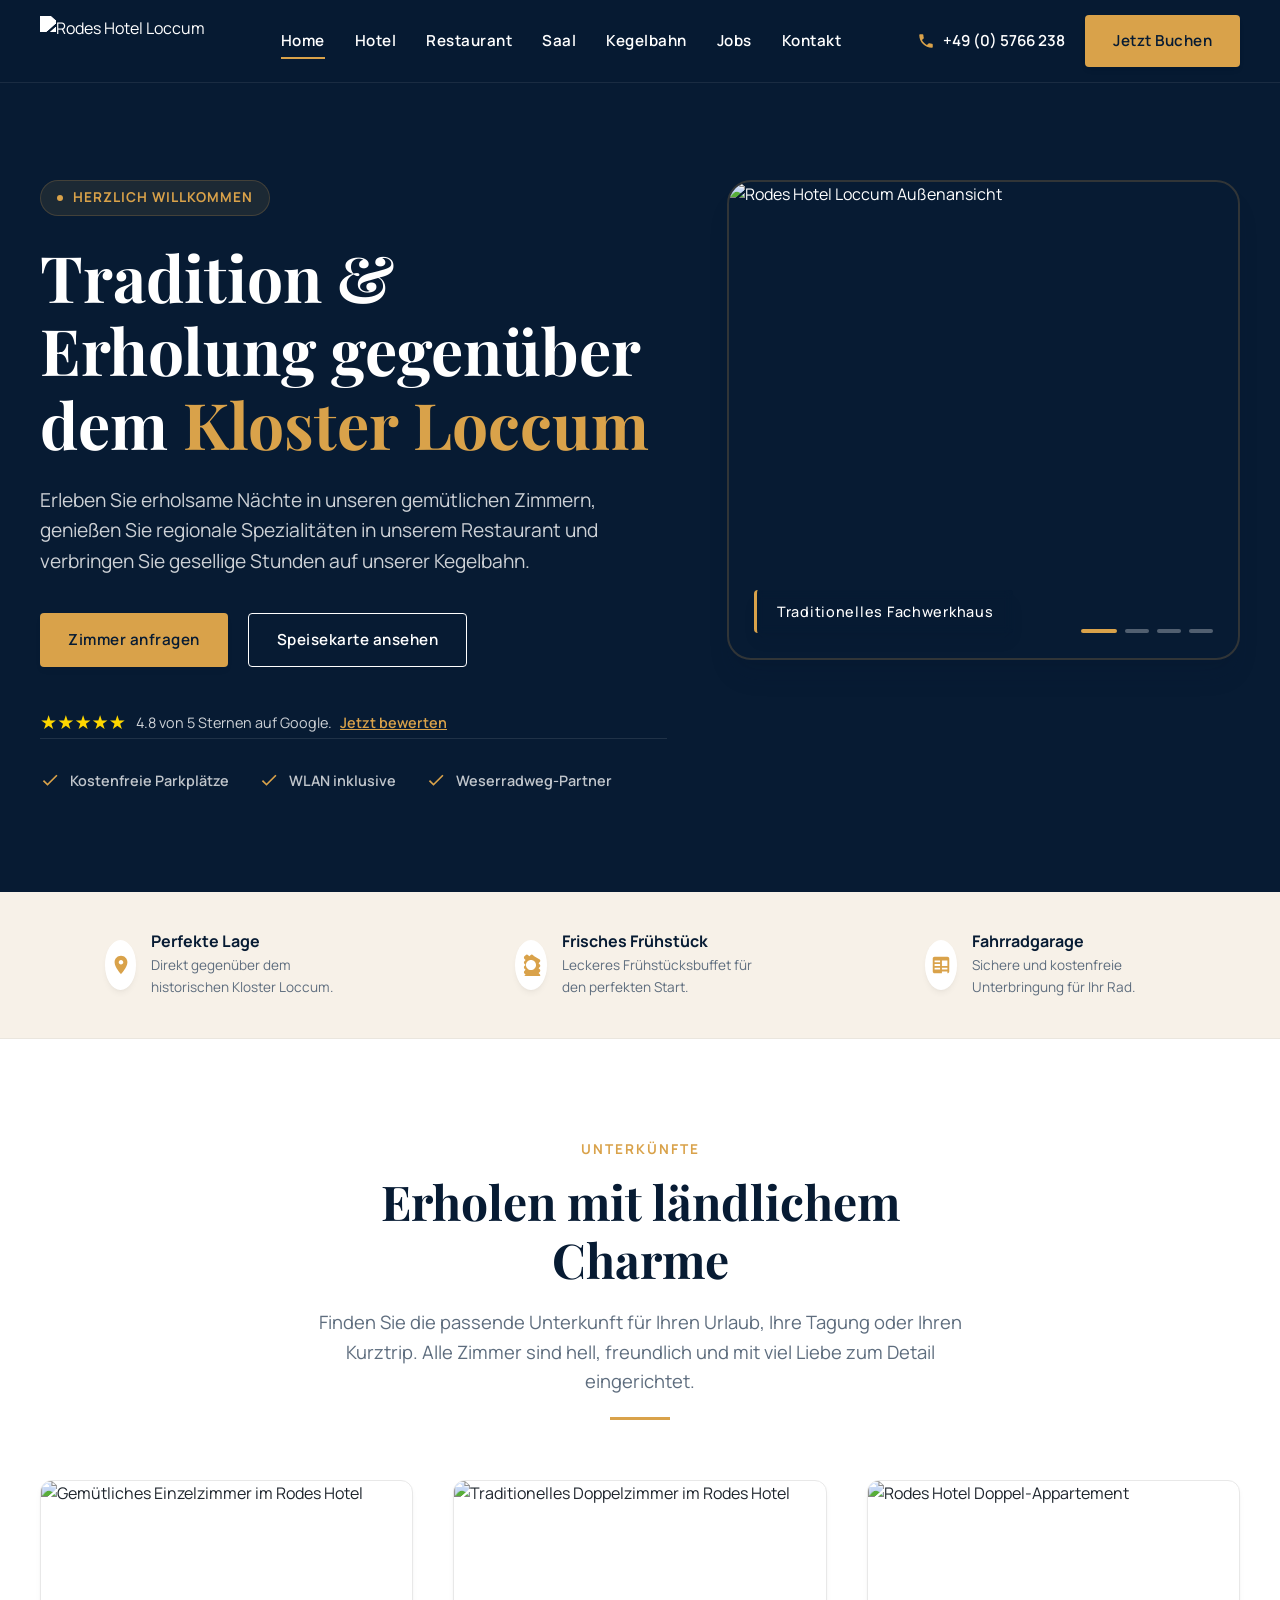
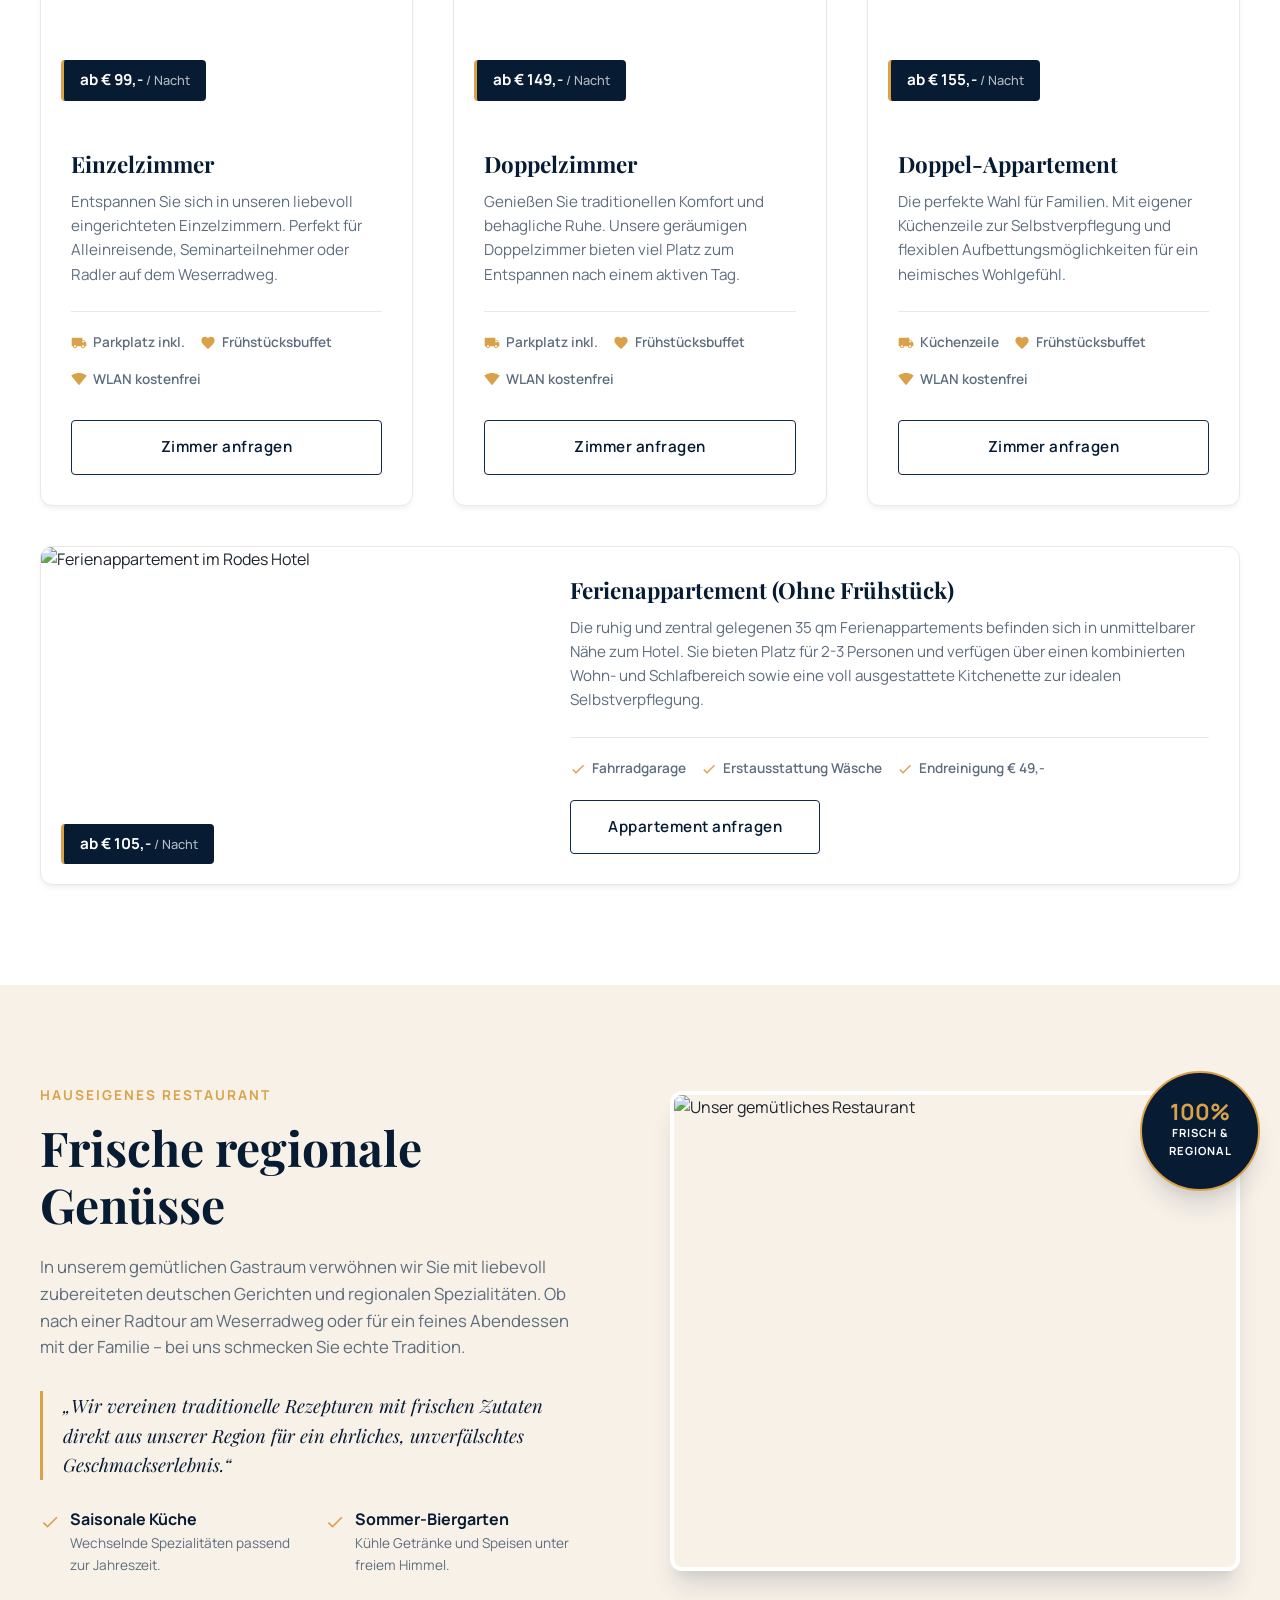
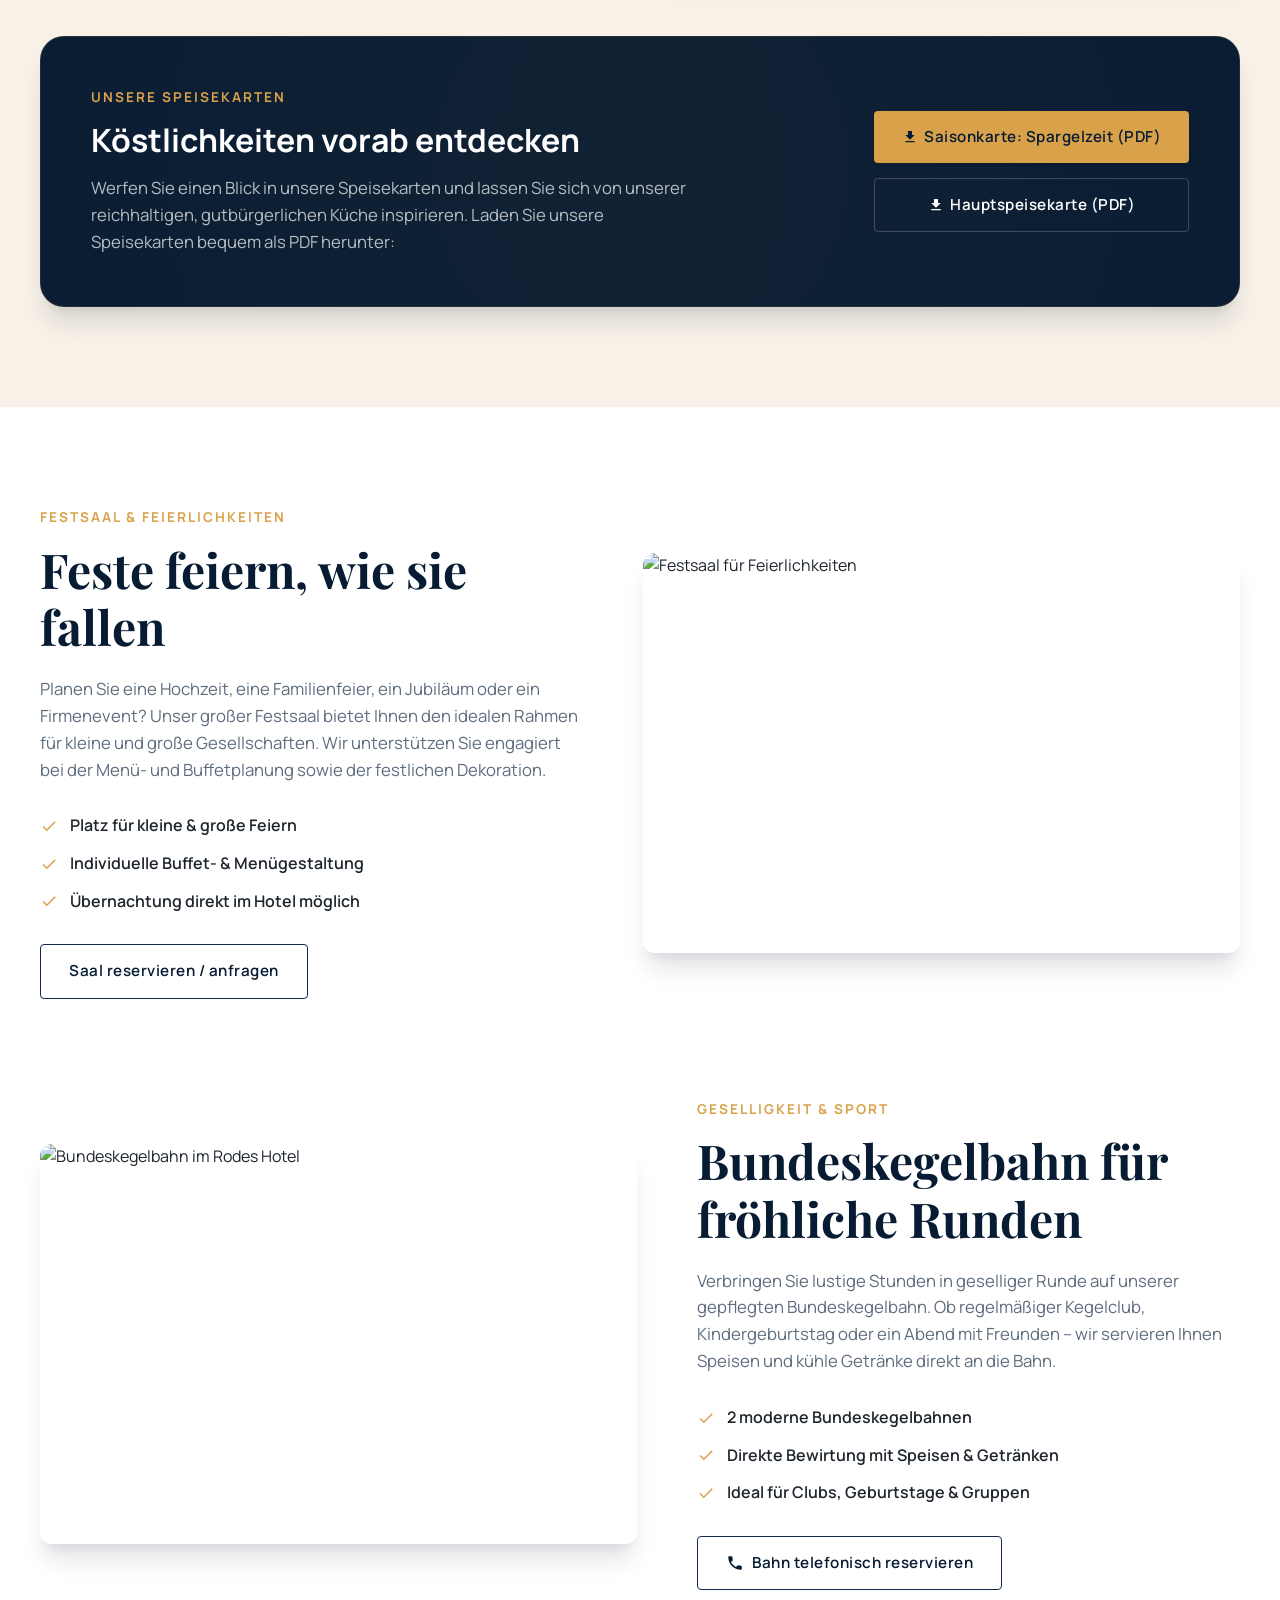
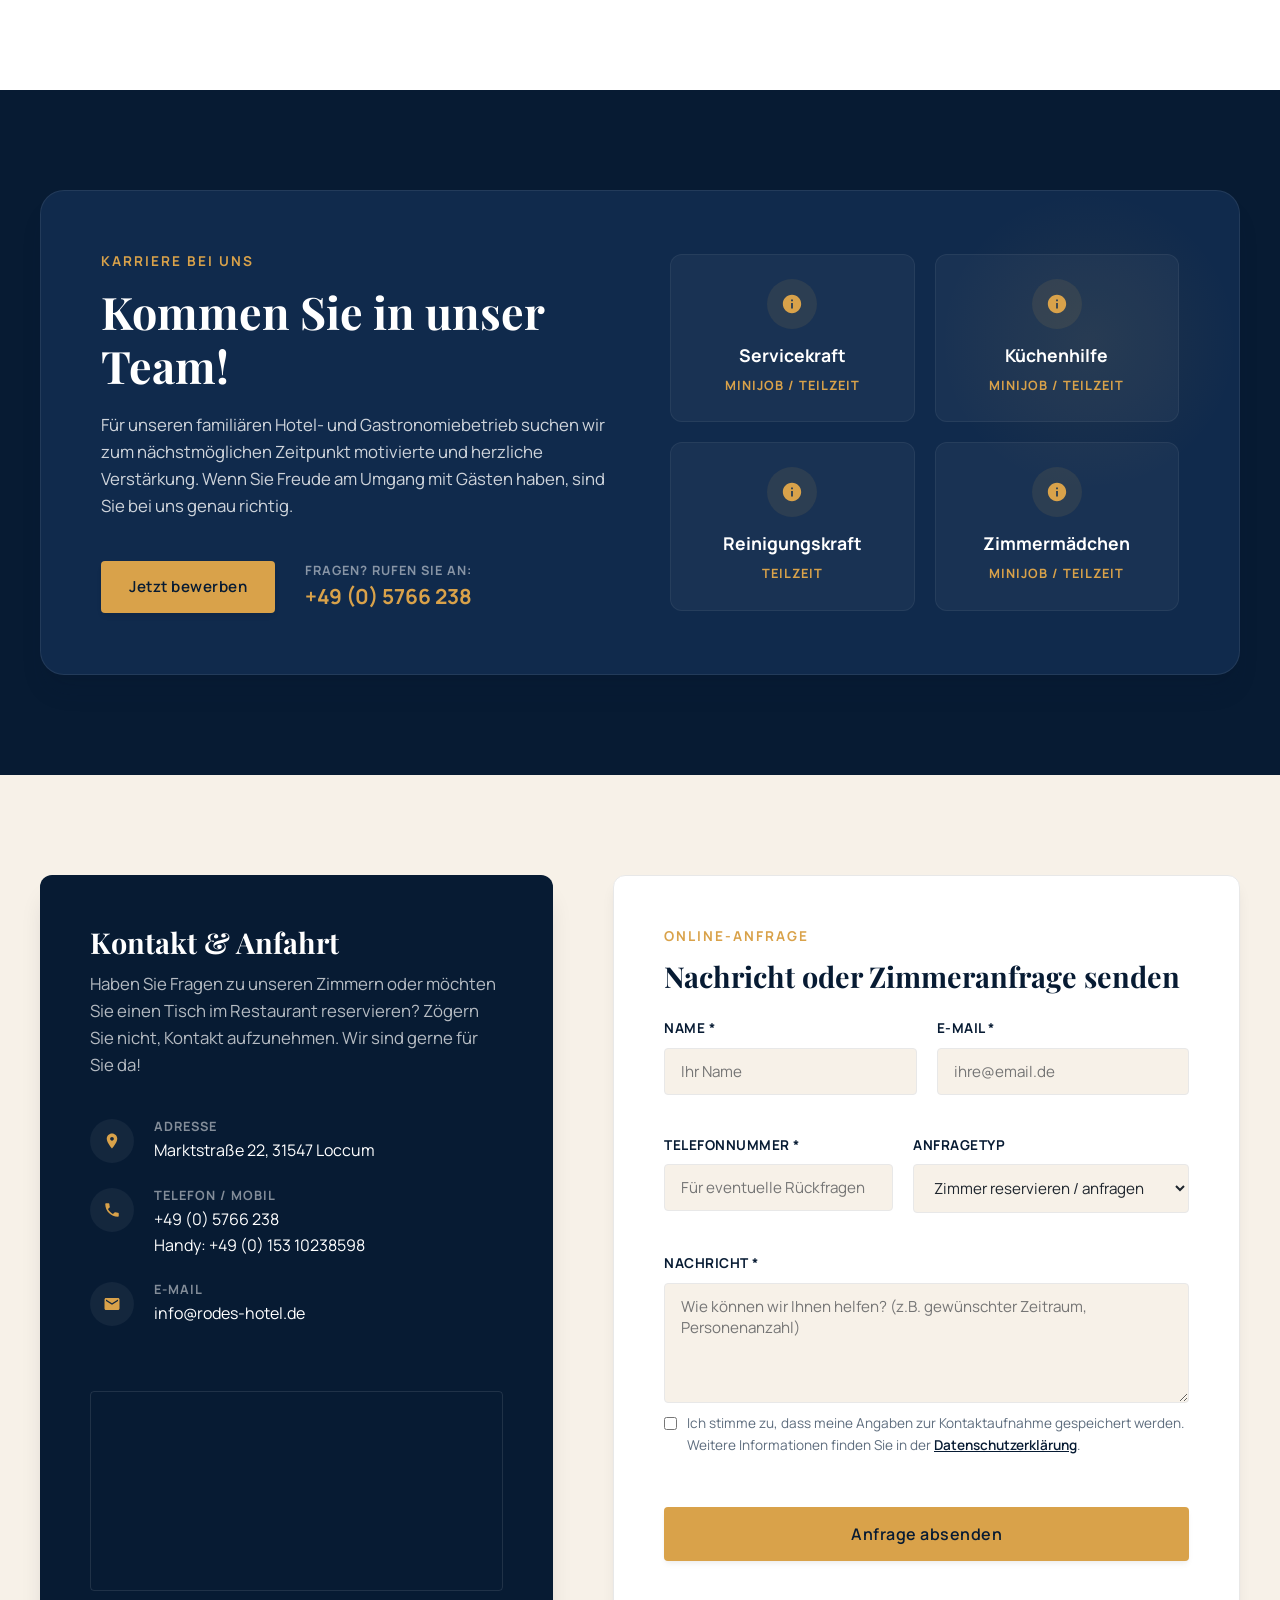
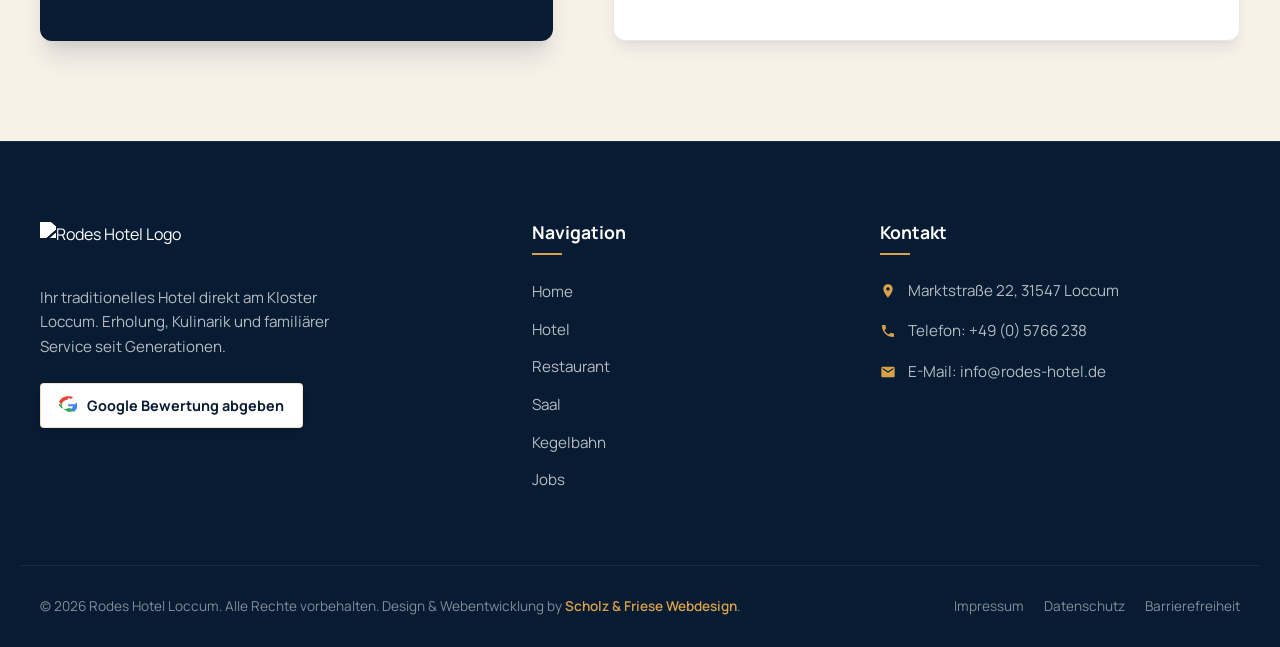
==== index.html @ be36b151 "Fix mobile header and title font-size overflows" ====
<!DOCTYPE html>
<html lang="de">
<head>
  <meta charset="UTF-8">
  <meta name="viewport" content="width=device-width, initial-scale=1.0">
  
  <!-- SEO Meta Tags -->
  <title>Rodes Hotel Loccum | Hotel, Restaurant, Saal & Kegelbahn</title>
  <meta name="description" content="Erleben Sie traditionelle Gastfreundschaft im Rodes Hotel in Loccum. Komfortable Zimmer directly opposite the historical Kloster Loccum, regional restaurant, festsaal, and bowling alley.">
  <meta name="keywords" content="Rodes Hotel, Loccum, Kloster Loccum, Restaurant Loccum, Saal mieten, Kegelbahn Loccum, Hotel Weserradweg, Steinhuder Meer Unterkunft">
  <meta name="author" content="Scholz & Friese Webdesign">
  <meta name="robots" content="index, follow">
  
  <!-- Open Graph / Social Media -->
  <meta property="og:title" content="Rodes Hotel Loccum | Hotel & Restaurant">
  <meta property="og:description" content="Gemütliche Zimmer, feine regionale Küche und herzliche Atmosphäre direkt gegenüber dem Kloster Loccum. Buchen Sie jetzt Ihren Aufenthalt!">
  <meta property="og:image" content="https://pub-b33108412309406a9a941ddc51e9a5b9.r2.dev/website-datein/Rodes-Hotel/rodes-mitarbeiter.jpg">
  <meta property="og:type" content="website">
  
  <!-- Favicon -->
  <link rel="icon" href="https://pub-b33108412309406a9a941ddc51e9a5b9.r2.dev/website-datein/Rodes-Hotel/cropped-Rodes-Hotel-Icon-32x32.jpg" sizes="32x32">
  <link rel="icon" href="https://pub-b33108412309406a9a941ddc51e9a5b9.r2.dev/website-datein/Rodes-Hotel/cropped-Rodes-Hotel-Icon-192x192.jpg" sizes="192x192">
  
  <!-- Google Fonts -->
  <link rel="preconnect" href="https://fonts.googleapis.com">
  <link rel="preconnect" href="https://fonts.gstatic.com" crossorigin>
  <link href="https://fonts.googleapis.com/css2?family=Manrope:wght@400;500;600;700;800&family=Playfair+Display:ital,wght@0,600;0,700;1,400&display=swap" rel="stylesheet">
  
  <!-- AOS Animation Library CSS -->
  <link href="https://cdn.jsdelivr.net/npm/aos@2.3.4/dist/aos.css" rel="stylesheet">
  
  <!-- Custom Stylesheet -->
  <link rel="stylesheet" href="style.css">
  
  <!-- Structured Data (Schema.org JSON-LD) -->
  <script type="application/ld+json">
  {
    "@context": "https://schema.org",
    "@type": "Hotel",
    "name": "Rodes Hotel",
    "image": "https://pub-b33108412309406a9a941ddc51e9a5b9.r2.dev/website-datein/Rodes-Hotel/rodes-mitarbeiter.jpg",
    "address": {
      "@type": "PostalAddress",
      "streetAddress": "Marktstraße 22",
      "addressLocality": "Loccum",
      "postalCode": "31547",
      "addressCountry": "DE"
    },
    "telephone": "+495766238",
    "email": "info@rodes-hotel.de",
    "priceRange": "$$",
    "amenityFeature": [
      {
        "@type": "LocationFeatureSpecification",
        "name": "Free Wi-Fi",
        "value": "true"
      },
      {
        "@type": "LocationFeatureSpecification",
        "name": "Free Parking",
        "value": "true"
      },
      {
        "@type": "LocationFeatureSpecification",
        "name": "Restaurant",
        "value": "true"
      }
    ]
  }
  </script>
  <script src="https://challenges.cloudflare.com/turnstile/v0/api.js" async defer></script>
  <script src="https://autumn-flower-76fa.friese-scholz.workers.dev/embed.js" data-tenant-id="rodes-hotel-loccum-e5d7ffa8" defer></script>
</head>
<body>

  <!-- ==========================================================================
       HEADER & NAVIGATION
       ========================================================================== */ -->
  <header class="main-header">
    <div class="container header-container">
      <a href="#" class="logo-link" aria-label="Rodes Hotel Startseite">
        <!-- Using original cropped logo uploaded to R2 -->
        <img src="https://pub-b33108412309406a9a941ddc51e9a5b9.r2.dev/website-datein/Rodes-Hotel/cropped-Rodes-Hotel-Logo1-e1583187152126.png" alt="Rodes Hotel Loccum" class="logo-img">
      </a>
      
      <nav class="main-nav">
        <ul class="nav-menu" id="navMenu">
          <li><a href="#" class="nav-link active">Home</a></li>
          <li><a href="#hotel" class="nav-link">Hotel</a></li>
          <li><a href="#restaurant" class="nav-link">Restaurant</a></li>
          <li><a href="#saal" class="nav-link">Saal</a></li>
          <li><a href="#kegelbahn" class="nav-link">Kegelbahn</a></li>
          <li><a href="#jobs" class="nav-link">Jobs</a></li>
          <li><a href="#kontakt" class="nav-link">Kontakt</a></li>
        </ul>
      </nav>
      
      <div class="header-actions">
        <a href="tel:+495766238" class="phone-action" aria-label="Rufen Sie uns an">
          <svg viewBox="0 0 24 24" xmlns="http://www.w3.org/2000/svg">
            <path d="M6.62 10.79c1.44 2.83 3.76 5.14 6.59 6.59l2.2-2.2c.27-.27.67-.36 1.02-.24 1.12.37 2.33.57 3.57.57.55 0 1 .45 1 1V20c0 .55-.45 1-1 1-9.39 0-17-7.61-17-17 0-.55.45-1 1-1h3.5c.55 0 1 .45 1 1 0 1.25.2 2.45.57 3.57.11.35.03.74-.25 1.02l-2.2 2.2z"/>
          </svg>
          <span class="phone-text">+49 (0) 5766 238</span>
        </a>
        <a href="#kontakt" class="btn btn-primary">Jetzt Buchen</a>
      </div>
      
      <button class="menu-toggle" id="menuToggle" aria-label="Menü öffnen/schließen" aria-expanded="false">
        <span></span>
        <span></span>
        <span></span>
      </button>
    </div>
  </header>

  <!-- ==========================================================================
       HERO SECTION
       ========================================================================== */ -->
  <section class="hero" id="hero">
    <div class="container hero-grid">
      <div class="hero-content" data-aos="fade-right">
        <div class="hero-eyebrow">Herzlich Willkommen</div>
        <h1 class="hero-title">Tradition &amp; Erholung gegenüber dem <span>Kloster Loccum</span></h1>
        <p class="hero-description">Erleben Sie erholsame Nächte in unseren gemütlichen Zimmern, genießen Sie regionale Spezialitäten in unserem Restaurant und verbringen Sie gesellige Stunden auf unserer Kegelbahn.</p>
        <div class="hero-actions">
          <a href="#kontakt" class="btn btn-primary">Zimmer anfragen</a>
          <a href="#restaurant" class="btn btn-secondary" style="color: var(--color-text-light); border-color: var(--color-text-light);">Speisekarte ansehen</a>
        </div>
        <div class="hero-review-badge" style="margin-top: 25px; display: flex; align-items: center; gap: 10px;">
          <span style="color: #FFD700; font-size: 1.2rem;">★★★★★</span>
          <span style="font-size: 0.9rem; color: rgba(255,255,255,0.8);">
            4.8 von 5 Sternen auf Google. 
            <a href="https://search.google.com/local/writereview?placeid=ChIJHUWzvmGEsEcRt2BkrkRNKOg" target="_blank" style="color: var(--color-accent); text-decoration: underline; font-weight: 600; margin-left: 5px;">Jetzt bewerten</a>
          </span>
        </div>
        <div class="hero-trust">
          <div class="trust-item">
            <svg viewBox="0 0 24 24" xmlns="http://www.w3.org/2000/svg">
              <path d="M9 16.17L4.83 12l-1.42 1.41L9 19 21 7l-1.41-1.41z"/>
            </svg>
            Kostenfreie Parkplätze
          </div>
          <div class="trust-item">
            <svg viewBox="0 0 24 24" xmlns="http://www.w3.org/2000/svg">
              <path d="M9 16.17L4.83 12l-1.42 1.41L9 19 21 7l-1.41-1.41z"/>
            </svg>
            WLAN inklusive
          </div>
          <div class="trust-item">
            <svg viewBox="0 0 24 24" xmlns="http://www.w3.org/2000/svg">
              <path d="M9 16.17L4.83 12l-1.42 1.41L9 19 21 7l-1.41-1.41z"/>
            </svg>
            Weserradweg-Partner
          </div>
        </div>
      </div>
      
      <div class="hero-media" data-aos="fade-left">
        <div class="hero-slider-container">
          <!-- Slide 1: Facade -->
          <div class="hero-slide active">
            <img src="https://pub-b33108412309406a9a941ddc51e9a5b9.r2.dev/website-datein/Rodes-Hotel/DSC04735-scaled-e1632475247967.jpg" alt="Rodes Hotel Loccum Außenansicht" class="slider-img">
            <div class="slide-caption">Traditionelles Fachwerkhaus</div>
          </div>
          <!-- Slide 2: Restaurant -->
          <div class="hero-slide">
            <img src="https://pub-b33108412309406a9a941ddc51e9a5b9.r2.dev/website-datein/Rodes-Hotel/rodes-restaurant-2.jpg" alt="Gemütliches Restaurant im Rodes Hotel" class="slider-img">
            <div class="slide-caption">Regionale Spezialitäten</div>
          </div>
          <!-- Slide 3: Team -->
          <div class="hero-slide">
            <img src="https://pub-b33108412309406a9a941ddc51e9a5b9.r2.dev/website-datein/Rodes-Hotel/rodes-mitarbeiter-1024x683.jpg" alt="Das Team des Rodes Hotels" class="slider-img">
            <div class="slide-caption">Herzliche Gastfreundschaft</div>
          </div>
          <!-- Slide 4: Apartment -->
          <div class="hero-slide">
            <img src="https://pub-b33108412309406a9a941ddc51e9a5b9.r2.dev/website-datein/Rodes-Hotel/Rodes-Hotel-Appartment-1.jpg" alt="Komfortables Zimmer im Rodes Hotel" class="slider-img">
            <div class="slide-caption">Gemütliche Hotelzimmer</div>
          </div>

          <!-- Slider Indicators -->
          <div class="slider-indicators">
            <span class="indicator active"></span>
            <span class="indicator"></span>
            <span class="indicator"></span>
            <span class="indicator"></span>
          </div>
        </div>
      </div>
    </div>
  </section>

  <!-- ==========================================================================
       TRUST / KEY HIGHLIGHTS BAR
       ========================================================================== */ -->
  <div class="trust-bar">
    <div class="container trust-bar-flex">
      <div class="trust-bar-item" data-aos="fade-up" data-aos-delay="100">
        <div class="trust-bar-icon">
          <svg viewBox="0 0 24 24" xmlns="http://www.w3.org/2000/svg">
            <path d="M12 2C8.13 2 5 5.13 5 9c0 5.25 7 13 7 13s7-7.75 7-13c0-3.87-3.13-7-7-7zm0 9.5c-1.38 0-2.5-1.12-2.5-2.5s1.12-2.5 2.5-2.5 2.5 1.12 2.5 2.5-1.12 2.5-2.5 2.5z"/>
          </svg>
        </div>
        <div class="trust-bar-text">
          <h4>Perfekte Lage</h4>
          <p>Direkt gegenüber dem historischen Kloster Loccum.</p>
        </div>
      </div>
      
      <div class="trust-bar-item" data-aos="fade-up" data-aos-delay="200">
        <div class="trust-bar-icon">
          <svg viewBox="0 0 24 24" xmlns="http://www.w3.org/2000/svg">
            <path d="M15.5 2.48L14.26 1.24c-.79-.79-2.05-.79-2.84 0l-1.24 1.24L8.94 1.24c-.79-.79-2.05-.79-2.84 0L4.86 2.48c-.79.79-.79 2.05 0 2.84l1.24 1.24L4.86 7.8c-.79.79-.79 2.05 0 2.84l1.24 1.24-1.24 1.24c-.79.79-.79 2.05 0 2.84l1.24 1.24-1.24 1.24c-.79.79-.79 2.05 0 2.84l1.24 1.24-1.24 1.24c-.79.79-.79 2.05 0 2.84l1.24 1.24v2.54c0 .55.45 1 1 1h2.54l1.24-1.24c.79.79 2.05.79 2.84 0l1.24 1.24 1.24-1.24c.79.79 2.05.79 2.84 0l1.24 1.24 1.24-1.24c.79-.79.79-2.05 0-2.84l-1.24-1.24 1.24-1.24c.79-.79.79-2.05 0-2.84l-1.24-1.24 1.24-1.24c.79-.79.79-2.05 0-2.84l-1.24-1.24 1.24-1.24c.79-.79.79-2.05 0-2.84l-1.24-1.24 1.24-1.24c.79-.79.79-2.05 0-2.84zm-3.5 15.02c-3.03 0-5.5-2.47-5.5-5.5s2.47-5.5 5.5-5.5 5.5 2.47 5.5 5.5-2.47 5.5-5.5 5.5z"/>
          </svg>
        </div>
        <div class="trust-bar-text">
          <h4>Frisches Frühstück</h4>
          <p>Leckeres Frühstücksbuffet für den perfekten Start.</p>
        </div>
      </div>
      
      <div class="trust-bar-item" data-aos="fade-up" data-aos-delay="300">
        <div class="trust-bar-icon">
          <svg viewBox="0 0 24 24" xmlns="http://www.w3.org/2000/svg">
            <path d="M19 3H5c-1.1 0-2 .9-2 2v14c0 1.1.9 2 2 2h14c1.1 0 2-.9 2-2V5c0-1.1-.9-2-2-2zm-8 14H5v-2h6v2zm0-4H5v-2h6v2zm0-4H5V7h6v2zm8 12h-6v-2h6v2zm0-4h-6v-2h6v2zm0-4h-6V7h6v2z"/>
          </svg>
        </div>
        <div class="trust-bar-text">
          <h4>Fahrradgarage</h4>
          <p>Sichere und kostenfreie Unterbringung für Ihr Rad.</p>
        </div>
      </div>
    </div>
  </div>

  <!-- ==========================================================================
       HOTEL ROOMS SECTION
       ========================================================================== */ -->
  <section class="rooms-section" id="hotel">
    <div class="container">
      <div class="section-header" data-aos="fade-up">
        <span class="section-eyebrow">Unterkünfte</span>
        <h2 class="section-title">Erholen mit ländlichem Charme</h2>
        <p class="section-subtitle">Finden Sie die passende Unterkunft für Ihren Urlaub, Ihre Tagung oder Ihren Kurztrip. Alle Zimmer sind hell, freundlich und mit viel Liebe zum Detail eingerichtet.</p>
        <div class="gold-divider"></div>
      </div>
      
      <div class="rooms-grid">
        <!-- Room 1: Einzelzimmer -->
        <div class="room-card" data-aos="fade-up" data-aos-delay="100">
          <div class="room-image-wrapper">
            <img src="https://pub-b33108412309406a9a941ddc51e9a5b9.r2.dev/website-datein/Rodes-Hotel/IMG_4675-1024x768.jpg" alt="Gemütliches Einzelzimmer im Rodes Hotel" class="room-image">
            <div class="room-price-tag">ab € 99,- <span>/ Nacht</span></div>
          </div>
          <div class="room-content">
            <h3 class="room-title">Einzelzimmer</h3>
            <p class="room-description">Entspannen Sie sich in unseren liebevoll eingerichteten Einzelzimmern. Perfekt für Alleinreisende, Seminarteilnehmer oder Radler auf dem Weserradweg.</p>
            
            <div class="room-amenities">
              <div class="amenity-item">
                <svg viewBox="0 0 24 24" xmlns="http://www.w3.org/2000/svg"><path d="M20 8h-3V4H3c-1.1 0-2 .9-2 2v11h2c0 1.66 1.34 3 3 3s3-1.34 3-3h6c0 1.66 1.34 3 3 3s3-1.34 3-3h2v-5l-3-4zM6 18.5c-.83 0-1.5-.67-1.5-1.5s.67-1.5 1.5-1.5 1.5.67 1.5 1.5-.67 1.5-1.5 1.5zm12 0c-.83 0-1.5-.67-1.5-1.5s.67-1.5 1.5-1.5 1.5.67 1.5 1.5-.67 1.5-1.5 1.5zm2-7.5h-3V9h3v2z"/></svg>
                Parkplatz inkl.
              </div>
              <div class="amenity-item">
                <svg viewBox="0 0 24 24" xmlns="http://www.w3.org/2000/svg"><path d="M12 21.05l-1.45-1.32C5.4 14.88 2 11.78 2 8.15 2 5.18 4.38 2.8 7.35 2.8c1.68 0 3.3.78 4.65 2.23 1.35-1.45 2.97-2.23 4.65-2.23 2.97 0 5.35 2.38 5.35 5.35 0 3.63-3.4 6.73-8.55 11.58L12 21.05z"/></svg>
                Frühstücksbuffet
              </div>
              <div class="amenity-item">
                <svg viewBox="0 0 24 24" xmlns="http://www.w3.org/2000/svg"><path d="M12.01 21.49L23.64 7c-.45-.34-4.93-4-11.64-4C5.28 3 .81 6.66.36 7l11.63 14.49.01.01.01-.01z"/></svg>
                WLAN kostenfrei
              </div>
            </div>
            
            <a href="#kontakt" class="btn btn-secondary">Zimmer anfragen</a>
          </div>
        </div>
        
        <!-- Room 2: Doppelzimmer -->
        <div class="room-card" data-aos="fade-up" data-aos-delay="200">
          <div class="room-image-wrapper">
            <img src="https://pub-b33108412309406a9a941ddc51e9a5b9.r2.dev/website-datein/Rodes-Hotel/0c7641b4-8f07-4fda-9615-c369f37d1705-1024x768.jpg" alt="Traditionelles Doppelzimmer im Rodes Hotel" class="room-image">
            <div class="room-price-tag">ab € 149,- <span>/ Nacht</span></div>
          </div>
          <div class="room-content">
            <h3 class="room-title">Doppelzimmer</h3>
            <p class="room-description">Genießen Sie traditionellen Komfort und behagliche Ruhe. Unsere geräumigen Doppelzimmer bieten viel Platz zum Entspannen nach einem aktiven Tag.</p>
            
            <div class="room-amenities">
              <div class="amenity-item">
                <svg viewBox="0 0 24 24" xmlns="http://www.w3.org/2000/svg"><path d="M20 8h-3V4H3c-1.1 0-2 .9-2 2v11h2c0 1.66 1.34 3 3 3s3-1.34 3-3h6c0 1.66 1.34 3 3 3s3-1.34 3-3h2v-5l-3-4zM6 18.5c-.83 0-1.5-.67-1.5-1.5s.67-1.5 1.5-1.5 1.5.67 1.5 1.5-.67 1.5-1.5 1.5zm12 0c-.83 0-1.5-.67-1.5-1.5s.67-1.5 1.5-1.5 1.5.67 1.5 1.5-.67 1.5-1.5 1.5zm2-7.5h-3V9h3v2z"/></svg>
                Parkplatz inkl.
              </div>
              <div class="amenity-item">
                <svg viewBox="0 0 24 24" xmlns="http://www.w3.org/2000/svg"><path d="M12 21.05l-1.45-1.32C5.4 14.88 2 11.78 2 8.15 2 5.18 4.38 2.8 7.35 2.8c1.68 0 3.3.78 4.65 2.23 1.35-1.45 2.97-2.23 4.65-2.23 2.97 0 5.35 2.38 5.35 5.35 0 3.63-3.4 6.73-8.55 11.58L12 21.05z"/></svg>
                Frühstücksbuffet
              </div>
              <div class="amenity-item">
                <svg viewBox="0 0 24 24" xmlns="http://www.w3.org/2000/svg"><path d="M12.01 21.49L23.64 7c-.45-.34-4.93-4-11.64-4C5.28 3 .81 6.66.36 7l11.63 14.49.01.01.01-.01z"/></svg>
                WLAN kostenfrei
              </div>
            </div>
            
            <a href="#kontakt" class="btn btn-secondary">Zimmer anfragen</a>
          </div>
        </div>
        
        <!-- Room 3: Doppel-Appartement -->
        <div class="room-card" data-aos="fade-up" data-aos-delay="300">
          <div class="room-image-wrapper">
            <img src="https://pub-b33108412309406a9a941ddc51e9a5b9.r2.dev/website-datein/Rodes-Hotel/Rodes-Hotel-Appartment-1.jpg" alt="Rodes Hotel Doppel-Appartement" class="room-image">
            <div class="room-price-tag">ab € 155,- <span>/ Nacht</span></div>
          </div>
          <div class="room-content">
            <h3 class="room-title">Doppel-Appartement</h3>
            <p class="room-description">Die perfekte Wahl für Familien. Mit eigener Küchenzeile zur Selbstverpflegung und flexiblen Aufbettungsmöglichkeiten für ein heimisches Wohlgefühl.</p>
            
            <div class="room-amenities">
              <div class="amenity-item">
                <svg viewBox="0 0 24 24" xmlns="http://www.w3.org/2000/svg"><path d="M20 8h-3V4H3c-1.1 0-2 .9-2 2v11h2c0 1.66 1.34 3 3 3s3-1.34 3-3h6c0 1.66 1.34 3 3 3s3-1.34 3-3h2v-5l-3-4zM6 18.5c-.83 0-1.5-.67-1.5-1.5s.67-1.5 1.5-1.5 1.5.67 1.5 1.5-.67 1.5-1.5 1.5zm12 0c-.83 0-1.5-.67-1.5-1.5s.67-1.5 1.5-1.5 1.5.67 1.5 1.5-.67 1.5-1.5 1.5zm2-7.5h-3V9h3v2z"/></svg>
                Küchenzeile
              </div>
              <div class="amenity-item">
                <svg viewBox="0 0 24 24" xmlns="http://www.w3.org/2000/svg"><path d="M12 21.05l-1.45-1.32C5.4 14.88 2 11.78 2 8.15 2 5.18 4.38 2.8 7.35 2.8c1.68 0 3.3.78 4.65 2.23 1.35-1.45 2.97-2.23 4.65-2.23 2.97 0 5.35 2.38 5.35 5.35 0 3.63-3.4 6.73-8.55 11.58L12 21.05z"/></svg>
                Frühstücksbuffet
              </div>
              <div class="amenity-item">
                <svg viewBox="0 0 24 24" xmlns="http://www.w3.org/2000/svg"><path d="M12.01 21.49L23.64 7c-.45-.34-4.93-4-11.64-4C5.28 3 .81 6.66.36 7l11.63 14.49.01.01.01-.01z"/></svg>
                WLAN kostenfrei
              </div>
            </div>
            
            <a href="#kontakt" class="btn btn-secondary">Zimmer anfragen</a>
          </div>
        </div>
      </div>
      
      <!-- Optional Ferienappartement info box/card -->
      <div class="room-card" style="margin-top: 40px; display: flex; flex-direction: row; flex-wrap: wrap;" data-aos="fade-up">
        <div class="room-image-wrapper" style="flex: 1 1 350px; height: auto; min-height: 250px;">
          <img src="https://pub-b33108412309406a9a941ddc51e9a5b9.r2.dev/website-datein/Rodes-Hotel/Rodes-Hotel-Ferienappartment.jpg" alt="Ferienappartement im Rodes Hotel" class="room-image" style="height: 100%; object-fit: cover;">
          <div class="room-price-tag">ab € 105,- <span>/ Nacht</span></div>
        </div>
        <div class="room-content" style="flex: 2 1 400px; justify-content: center;">
          <h3 class="room-title">Ferienappartement (Ohne Frühstück)</h3>
          <p class="room-description">Die ruhig und zentral gelegenen 35 qm Ferienappartements befinden sich in unmittelbarer Nähe zum Hotel. Sie bieten Platz für 2-3 Personen und verfügen über einen kombinierten Wohn- und Schlafbereich sowie eine voll ausgestattete Kitchenette zur idealen Selbstverpflegung.</p>
          <div class="room-amenities" style="margin-bottom: 20px;">
            <div class="amenity-item"><svg viewBox="0 0 24 24" xmlns="http://www.w3.org/2000/svg"><path d="M9 16.17L4.83 12l-1.42 1.41L9 19 21 7l-1.41-1.41z"/></svg> Fahrradgarage</div>
            <div class="amenity-item"><svg viewBox="0 0 24 24" xmlns="http://www.w3.org/2000/svg"><path d="M9 16.17L4.83 12l-1.42 1.41L9 19 21 7l-1.41-1.41z"/></svg> Erstausstattung Wäsche</div>
            <div class="amenity-item"><svg viewBox="0 0 24 24" xmlns="http://www.w3.org/2000/svg"><path d="M9 16.17L4.83 12l-1.42 1.41L9 19 21 7l-1.41-1.41z"/></svg> Endreinigung € 49,-</div>
          </div>
          <a href="#kontakt" class="btn btn-secondary" style="max-width: 250px;">Appartement anfragen</a>
        </div>
      </div>
    </div>
  </section>

  <!-- ==========================================================================
       RESTAURANT SECTION
       ========================================================================== */ -->
  <section class="restaurant-section" id="restaurant">
    <div class="container restaurant-grid">
      <div class="restaurant-content" data-aos="fade-right">
        <span class="section-eyebrow">Hauseigenes Restaurant</span>
        <h2 class="section-title" style="margin-top: 10px; margin-bottom: 20px;">Frische regionale Genüsse</h2>
        <p>In unserem gemütlichen Gastraum verwöhnen wir Sie mit liebevoll zubereiteten deutschen Gerichten und regionalen Spezialitäten. Ob nach einer Radtour am Weserradweg oder für ein feines Abendessen mit der Familie – bei uns schmecken Sie echte Tradition.</p>
        
        <div class="chef-quote">
          „Wir vereinen traditionelle Rezepturen mit frischen Zutaten direkt aus unserer Region für ein ehrliches, unverfälschtes Geschmackserlebnis.“
        </div>
        
        <div class="restaurant-highlights">
          <div class="highlight-point">
            <svg viewBox="0 0 24 24" xmlns="http://www.w3.org/2000/svg"><path d="M9 16.17L4.83 12l-1.42 1.41L9 19 21 7l-1.41-1.41z"/></svg>
            <div>
              <h5>Saisonale Küche</h5>
              <p>Wechselnde Spezialitäten passend zur Jahreszeit.</p>
            </div>
          </div>
          <div class="highlight-point">
            <svg viewBox="0 0 24 24" xmlns="http://www.w3.org/2000/svg"><path d="M9 16.17L4.83 12l-1.42 1.41L9 19 21 7l-1.41-1.41z"/></svg>
            <div>
              <h5>Sommer-Biergarten</h5>
              <p>Kühle Getränke und Speisen unter freiem Himmel.</p>
            </div>
          </div>
        </div>
      </div>
      
      <div class="restaurant-media" data-aos="fade-left">
        <!-- Render main restaurant image uploaded to R2 -->
        <img src="https://pub-b33108412309406a9a941ddc51e9a5b9.r2.dev/website-datein/Rodes-Hotel/rodes-restaurant-2.jpg" alt="Unser gemütliches Restaurant" class="restaurant-image-main">
        <div class="restaurant-badge">
          <span>100%</span>
          <span>Frisch &amp; Regional</span>
        </div>
      </div>
    </div>

    <!-- Speisekarten Download CTA -->
    <div class="menu-download-cta container" data-aos="fade-up">
      <div class="menu-download-box">
        <div class="menu-download-content">
          <span class="section-eyebrow">Unsere Speisekarten</span>
          <h3 class="menu-download-title">Köstlichkeiten vorab entdecken</h3>
          <p class="menu-download-text">Werfen Sie einen Blick in unsere Speisekarten und lassen Sie sich von unserer reichhaltigen, gutbürgerlichen Küche inspirieren. Laden Sie unsere Speisekarten bequem als PDF herunter:</p>
        </div>
        <div class="menu-download-buttons">
          <a href="https://pub-b33108412309406a9a941ddc51e9a5b9.r2.dev/website-datein/Rodes-Hotel/spargelkarte.pdf" target="_blank" class="btn btn-primary">
            <svg viewBox="0 0 24 24" class="btn-icon" xmlns="http://www.w3.org/2000/svg">
              <path d="M19 9h-4V3H9v6H5l7 7 7-7zM5 18v2h14v-2H5z" fill="currentColor"/>
            </svg>
            Saisonkarte: Spargelzeit (PDF)
          </a>
          <a href="https://pub-b33108412309406a9a941ddc51e9a5b9.r2.dev/website-datein/Rodes-Hotel/speisekarte.pdf" target="_blank" class="btn btn-secondary" style="border-color: rgba(255,255,255,0.2); color: #fff;">
            <svg viewBox="0 0 24 24" class="btn-icon" xmlns="http://www.w3.org/2000/svg">
              <path d="M19 9h-4V3H9v6H5l7 7 7-7zM5 18v2h14v-2H5z" fill="currentColor"/>
            </svg>
            Hauptspeisekarte (PDF)
          </a>
        </div>
      </div>
    </div>
  </section>

  <!-- ==========================================================================
       SAAL / EVENTS SECTION
       ========================================================================== */ -->
  <section class="events-section" id="saal">
    <div class="container">
      <div class="event-block">
        <div class="event-content" data-aos="fade-right">
          <span class="section-eyebrow">Festsaal &amp; Feierlichkeiten</span>
          <h2 class="section-title" style="margin-top: 10px; margin-bottom: 20px;">Feste feiern, wie sie fallen</h2>
          <p>Planen Sie eine Hochzeit, eine Familienfeier, ein Jubiläum oder ein Firmenevent? Unser großer Festsaal bietet Ihnen den idealen Rahmen für kleine und große Gesellschaften. Wir unterstützen Sie engagiert bei der Menü- und Buffetplanung sowie der festlichen Dekoration.</p>
          
          <ul class="features-list">
            <li>
              <svg viewBox="0 0 24 24" xmlns="http://www.w3.org/2000/svg"><path d="M9 16.17L4.83 12l-1.42 1.41L9 19 21 7l-1.41-1.41z"/></svg>
              Platz für kleine &amp; große Feiern
            </li>
            <li>
              <svg viewBox="0 0 24 24" xmlns="http://www.w3.org/2000/svg"><path d="M9 16.17L4.83 12l-1.42 1.41L9 19 21 7l-1.41-1.41z"/></svg>
              Individuelle Buffet- &amp; Menügestaltung
            </li>
            <li>
              <svg viewBox="0 0 24 24" xmlns="http://www.w3.org/2000/svg"><path d="M9 16.17L4.83 12l-1.42 1.41L9 19 21 7l-1.41-1.41z"/></svg>
              Übernachtung direkt im Hotel möglich
            </li>
          </ul>
          
          <a href="#kontakt" class="btn btn-secondary">Saal reservieren / anfragen</a>
        </div>
        <div class="event-media" data-aos="fade-left">
          <img src="https://pub-b33108412309406a9a941ddc51e9a5b9.r2.dev/website-datein/Rodes-Hotel/DSC03695-1024x768.jpg" alt="Festsaal für Feierlichkeiten" class="event-img">
        </div>
      </div>
      
      <!-- Event Block 2: Kegelbahn -->
      <div class="event-block reverse" id="kegelbahn" style="margin-bottom: 0;">
        <div class="event-media" data-aos="fade-right">
          <img src="https://pub-b33108412309406a9a941ddc51e9a5b9.r2.dev/website-datein/Rodes-Hotel/DSC00585-HDR-1024x683.jpg" alt="Bundeskegelbahn im Rodes Hotel" class="event-img">
        </div>
        <div class="event-content" data-aos="fade-left">
          <span class="section-eyebrow">Geselligkeit &amp; Sport</span>
          <h2 class="section-title" style="margin-top: 10px; margin-bottom: 20px;">Bundeskegelbahn für fröhliche Runden</h2>
          <p>Verbringen Sie lustige Stunden in geselliger Runde auf unserer gepflegten Bundeskegelbahn. Ob regelmäßiger Kegelclub, Kindergeburtstag oder ein Abend mit Freunden – wir servieren Ihnen Speisen und kühle Getränke direkt an die Bahn.</p>
          
          <ul class="features-list">
            <li>
              <svg viewBox="0 0 24 24" xmlns="http://www.w3.org/2000/svg"><path d="M9 16.17L4.83 12l-1.42 1.41L9 19 21 7l-1.41-1.41z"/></svg>
              2 moderne Bundeskegelbahnen
            </li>
            <li>
              <svg viewBox="0 0 24 24" xmlns="http://www.w3.org/2000/svg"><path d="M9 16.17L4.83 12l-1.42 1.41L9 19 21 7l-1.41-1.41z"/></svg>
              Direkte Bewirtung mit Speisen &amp; Getränken
            </li>
            <li>
              <svg viewBox="0 0 24 24" xmlns="http://www.w3.org/2000/svg"><path d="M9 16.17L4.83 12l-1.42 1.41L9 19 21 7l-1.41-1.41z"/></svg>
              Ideal für Clubs, Geburtstage &amp; Gruppen
            </li>
          </ul>
          
          <a href="tel:+495766238" class="btn btn-secondary">
            <svg viewBox="0 0 24 24" xmlns="http://www.w3.org/2000/svg" style="width: 18px; height: 18px; fill: currentColor; margin-right: 8px;"><path d="M6.62 10.79c1.44 2.83 3.76 5.14 6.59 6.59l2.2-2.2c.27-.27.67-.36 1.02-.24 1.12.37 2.33.57 3.57.57.55 0 1 .45 1 1V20c0 .55-.45 1-1 1-9.39 0-17-7.61-17-17 0-.55.45-1 1-1h3.5c.55 0 1 .45 1 1 0 1.25.2 2.45.57 3.57.11.35.03.74-.25 1.02l-2.2 2.2z"/></svg>
            Bahn telefonisch reservieren
          </a>
        </div>
      </div>
    </div>
  </section>

  <!-- ==========================================================================
       JOBS / RECRUITING SECTION
       ========================================================================== */ -->
  <section class="jobs-section" id="jobs">
    <div class="container">
      <div class="jobs-card" data-aos="fade-up">
        <div class="jobs-grid">
          <div class="jobs-info">
            <span class="section-eyebrow" style="color: var(--color-accent);">Karriere bei uns</span>
            <h2>Kommen Sie in unser Team!</h2>
            <p>Für unseren familiären Hotel- und Gastronomiebetrieb suchen wir zum nächstmöglichen Zeitpunkt motivierte und herzliche Verstärkung. Wenn Sie Freude am Umgang mit Gästen haben, sind Sie bei uns genau richtig.</p>
            
            <div class="jobs-actions">
              <a href="tel:+495766238" class="btn btn-primary">Jetzt bewerben</a>
              <div class="jobs-tel">
                <span>Fragen? Rufen Sie an:</span>
                <a href="tel:+495766238">+49 (0) 5766 238</a>
              </div>
            </div>
          </div>
          
          <div class="jobs-list">
            <div class="job-item">
              <div class="job-item-icon">
                <svg viewBox="0 0 24 24" xmlns="http://www.w3.org/2000/svg"><path d="M12 2C6.48 2 2 6.48 2 12s4.48 10 10 10 10-4.48 10-10S17.52 2 12 2zm1 15h-2v-6h2v6zm0-8h-2V7h2v2z"/></svg>
              </div>
              <h4>Servicekraft</h4>
              <span>Minijob / Teilzeit</span>
            </div>
            
            <div class="job-item">
              <div class="job-item-icon">
                <svg viewBox="0 0 24 24" xmlns="http://www.w3.org/2000/svg"><path d="M12 2C6.48 2 2 6.48 2 12s4.48 10 10 10 10-4.48 10-10S17.52 2 12 2zm1 15h-2v-6h2v6zm0-8h-2V7h2v2z"/></svg>
              </div>
              <h4>Küchenhilfe</h4>
              <span>Minijob / Teilzeit</span>
            </div>
            
            <div class="job-item">
              <div class="job-item-icon">
                <svg viewBox="0 0 24 24" xmlns="http://www.w3.org/2000/svg"><path d="M12 2C6.48 2 2 6.48 2 12s4.48 10 10 10 10-4.48 10-10S17.52 2 12 2zm1 15h-2v-6h2v6zm0-8h-2V7h2v2z"/></svg>
              </div>
              <h4>Reinigungskraft</h4>
              <span>Teilzeit</span>
            </div>
            
            <div class="job-item">
              <div class="job-item-icon">
                <svg viewBox="0 0 24 24" xmlns="http://www.w3.org/2000/svg"><path d="M12 2C6.48 2 2 6.48 2 12s4.48 10 10 10 10-4.48 10-10S17.52 2 12 2zm1 15h-2v-6h2v6zm0-8h-2V7h2v2z"/></svg>
              </div>
              <h4>Zimmermädchen</h4>
              <span>Minijob / Teilzeit</span>
            </div>
          </div>
        </div>
      </div>
    </div>
  </section>

  <!-- ==========================================================================
       CONTACT & BOOKING SECTION
       ========================================================================== */ -->
  <section class="contact-section" id="kontakt">
    <div class="container contact-grid">
      <!-- Contact Info Card -->
      <div class="contact-info-card" data-aos="fade-right">
        <h3>Kontakt &amp; Anfahrt</h3>
        <p>Haben Sie Fragen zu unseren Zimmern oder möchten Sie einen Tisch im Restaurant reservieren? Zögern Sie nicht, Kontakt aufzunehmen. Wir sind gerne für Sie da!</p>
        
        <ul class="contact-details">
          <li class="contact-details-item">
            <div class="contact-detail-icon">
              <svg viewBox="0 0 24 24" xmlns="http://www.w3.org/2000/svg"><path d="M12 2C8.13 2 5 5.13 5 9c0 5.25 7 13 7 13s7-7.75 7-13c0-3.87-3.13-7-7-7zm0 9.5c-1.38 0-2.5-1.12-2.5-2.5s1.12-2.5 2.5-2.5 2.5 1.12 2.5 2.5-1.12 2.5-2.5 2.5z"/></svg>
            </div>
            <div class="contact-detail-text">
              <h5>Adresse</h5>
              <p>Marktstraße 22, 31547 Loccum</p>
            </div>
          </li>
          
          <li class="contact-details-item">
            <div class="contact-detail-icon">
              <svg viewBox="0 0 24 24" xmlns="http://www.w3.org/2000/svg"><path d="M6.62 10.79c1.44 2.83 3.76 5.14 6.59 6.59l2.2-2.2c.27-.27.67-.36 1.02-.24 1.12.37 2.33.57 3.57.57.55 0 1 .45 1 1V20c0 .55-.45 1-1 1-9.39 0-17-7.61-17-17 0-.55.45-1 1-1h3.5c.55 0 1 .45 1 1 0 1.25.2 2.45.57 3.57.11.35.03.74-.25 1.02l-2.2 2.2z"/></svg>
            </div>
            <div class="contact-detail-text">
              <h5>Telefon / Mobil</h5>
              <p>
                <a href="tel:+495766238">+49 (0) 5766 238</a><br>
                <a href="tel:+4915310238598">Handy: +49 (0) 153 10238598</a>
              </p>
            </div>
          </li>
          
          <li class="contact-details-item">
            <div class="contact-detail-icon">
              <svg viewBox="0 0 24 24" xmlns="http://www.w3.org/2000/svg"><path d="M20 4H4c-1.1 0-1.99.9-1.99 2L2 18c0 1.1.9 2 2 2h16c1.1 0 2-.9 2-2V6c0-1.1-.9-2-2-2zm0 4l-8 5-8-5V6l8 5 8-5v2z"/></svg>
            </div>
            <div class="contact-detail-text">
              <h5>E-Mail</h5>
              <p><a href="mailto:info@rodes-hotel.de">info@rodes-hotel.de</a></p>
            </div>
          </li>
        </ul>
        
        <!-- Premium Google Map integration (Loccum location) -->
        <div class="map-container">
          <iframe 
            src="https://www.google.com/maps/embed?pb=!1m18!1m12!1m3!1d2426.6800754877717!2d9.147775915806653!3d52.483984979808665!2m3!1f0!2f0!3f0!3m2!1i1024!2i768!4f13.1!3m3!1m2!1s0x47b0754fd18c99ab%3A0x8ba6e8b4e7279c65!2sMarktstra%C3%9Fe%2022%2C%2031547%20Rehburg-Loccum!5e0!3m2!1sde!2sde!4v1655000000000!5m2!1sde!2sde"
            allowfullscreen="" 
            loading="lazy">
          </iframe>
        </div>
      </div>
      
      <!-- Booking / Request Form -->
      <div class="form-card" data-aos="fade-left">
        <span class="section-eyebrow">Online-Anfrage</span>
        <h3 style="font-size: 1.8rem; margin-bottom: 24px;">Nachricht oder Zimmeranfrage senden</h3>
        
        <form id="bookingForm" action="#" method="POST">
          <div class="form-grid">
            <div class="form-group">
              <label for="formName" class="form-label">Name *</label>
              <input type="text" id="formName" class="form-input" placeholder="Ihr Name" required>
            </div>
            
            <div class="form-group">
              <label for="formEmail" class="form-label">E-Mail *</label>
              <input type="email" id="formEmail" class="form-input" placeholder="ihre@email.de" required>
            </div>
          </div>
          
          <div class="form-grid">
            <div class="form-group">
              <label for="formPhone" class="form-label">Telefonnummer *</label>
              <input type="tel" id="formPhone" class="form-input" placeholder="Für eventuelle Rückfragen" required>
            </div>
            
            <div class="form-group">
              <label for="formType" class="form-label">Anfragetyp</label>
              <select id="formType" class="form-select">
                <option value="zimmer">Zimmer reservieren / anfragen</option>
                <option value="tisch">Tisch im Restaurant reservieren</option>
                <option value="saal">Saalbuchung / Feierlichkeit</option>
                <option value="kegelbahn">Kegelbahn anfragen</option>
                <option value="sonstiges">Sonstige Anfrage</option>
              </select>
            </div>
          </div>
          
          <div class="form-group full-width">
            <label for="formMessage" class="form-label">Nachricht *</label>
            <textarea id="formMessage" class="form-textarea" placeholder="Wie können wir Ihnen helfen? (z.B. gewünschter Zeitraum, Personenanzahl)" required></textarea>
          </div>
          
          <div class="form-consent">
            <input type="checkbox" id="formConsent" required>
            <label for="formConsent">Ich stimme zu, dass meine Angaben zur Kontaktaufnahme gespeichert werden. Weitere Informationen finden Sie in der <a href="datenschutz.html" target="_blank">Datenschutzerklärung</a>.</label>
          </div>
          
          <!-- Cloudflare Turnstile Spam-Schutz -->
          <div class="form-group" style="margin-bottom: 20px;">
            <div id="cf-turnstile-container" class="cf-turnstile" data-sitekey="0x4AAAAAADoTu1ACryw85_qr" data-theme="light"></div>
          </div>
          
          <button type="submit" class="btn btn-primary">Anfrage absenden</button>
        </form>
      </div>
    </div>
  </section>

  <!-- ==========================================================================
       MODAL DIALOG (Success Feedback Modal)
       ========================================================================== */ -->
  <div class="modal" id="successModal">
    <div class="modal-backdrop" id="modalBackdrop"></div>
    <div class="modal-content">
      <div class="modal-icon">
        <svg viewBox="0 0 24 24" xmlns="http://www.w3.org/2000/svg">
          <path d="M9 16.17L4.83 12l-1.42 1.41L9 19 21 7l-1.41-1.41z"/>
        </svg>
      </div>
      <h3>Anfrage erfolgreich gesendet!</h3>
      <p>Vielen Dank für Ihre Nachricht. Wir werden uns so schnell wie möglich bei Ihnen melden, um Ihre Anfrage zu beantworten oder die Zimmerbuchung zu bestätigen.</p>
      <button class="btn btn-primary" id="modalCloseBtn">Schließen</button>
    </div>
  </div>

  <!-- ==========================================================================
       FOOTER
       ========================================================================== */ -->
  <footer class="footer">
    <div class="container footer-grid">
      <div class="footer-col footer-about">
        <img src="https://pub-b33108412309406a9a941ddc51e9a5b9.r2.dev/website-datein/Rodes-Hotel/cropped-Rodes-Hotel-Logo1-e1583187152126.png" alt="Rodes Hotel Logo" class="footer-logo">
        <p>Ihr traditionelles Hotel direkt am Kloster Loccum. Erholung, Kulinarik und familiärer Service seit Generationen.</p>
        <div class="google-rating-badge" style="margin-top: 20px;">
          <a href="https://search.google.com/local/writereview?placeid=ChIJHUWzvmGEsEcRt2BkrkRNKOg" target="_blank" class="google-review-btn">
            <svg viewBox="0 0 24 24" class="google-icon" xmlns="http://www.w3.org/2000/svg">
              <path d="M21.35 11.1h-9.17v2.73h6.51c-.3 1.56-1.56 2.87-3.24 3.75v3.08h5.24c3.07-2.83 4.83-7 4.83-11.83 0-.63-.06-1.24-.17-1.73z" fill="#4285F4"/>
              <path d="M12.18 21.43c2.72 0 5-1 6.66-2.69l-5.24-3.08c-1.46.98-3.32 1.56-5.42 1.56-4.17 0-7.7-2.82-8.96-6.6H3.84v3.18c2.4 4.8 7.33 7.83 12.92 7.83z" fill="#34A853"/>
              <path d="M3.22 10.63c-.32-.98-.5-2.02-.5-3.1 0-1.08.18-2.12.5-3.1V1.25H3.84a11.96 11.96 0 000 12.56l-2.62-3.18z" fill="#FBBC05"/>
              <path d="M12.18 2.6c1.48 0 2.81.51 3.86 1.51l2.89-2.89C17.18.99 14.9.22 12.18.22 6.59.22 1.66 3.25.18 8.05l3.04 3.18c1.26-3.78 4.79-6.6 8.96-6.6z" fill="#EA4335"/>
            </svg>
            <span>Google Bewertung abgeben</span>
          </a>
        </div>
      </div>
      
      <div class="footer-col">
        <h4>Navigation</h4>
        <ul class="footer-links">
          <li><a href="#">Home</a></li>
          <li><a href="#hotel">Hotel</a></li>
          <li><a href="#restaurant">Restaurant</a></li>
          <li><a href="#saal">Saal</a></li>
          <li><a href="#kegelbahn">Kegelbahn</a></li>
          <li><a href="#jobs">Jobs</a></li>
        </ul>
      </div>
      
      <div class="footer-col">
        <h4>Kontakt</h4>
        <ul class="footer-contact-details">
          <li>
            <svg viewBox="0 0 24 24" xmlns="http://www.w3.org/2000/svg"><path d="M12 2C8.13 2 5 5.13 5 9c0 5.25 7 13 7 13s7-7.75 7-13c0-3.87-3.13-7-7-7zm0 9.5c-1.38 0-2.5-1.12-2.5-2.5s1.12-2.5 2.5-2.5 2.5 1.12 2.5 2.5-1.12 2.5-2.5 2.5z"/></svg>
            Marktstraße 22, 31547 Loccum
          </li>
          <li>
            <svg viewBox="0 0 24 24" xmlns="http://www.w3.org/2000/svg"><path d="M6.62 10.79c1.44 2.83 3.76 5.14 6.59 6.59l2.2-2.2c.27-.27.67-.36 1.02-.24 1.12.37 2.33.57 3.57.57.55 0 1 .45 1 1V20c0 .55-.45 1-1 1-9.39 0-17-7.61-17-17 0-.55.45-1 1-1h3.5c.55 0 1 .45 1 1 0 1.25.2 2.45.57 3.57.11.35.03.74-.25 1.02l-2.2 2.2z"/></svg>
            Telefon: +49 (0) 5766 238
          </li>
          <li>
            <svg viewBox="0 0 24 24" xmlns="http://www.w3.org/2000/svg"><path d="M20 4H4c-1.1 0-1.99.9-1.99 2L2 18c0 1.1.9 2 2 2h16c1.1 0 2-.9 2-2V6c0-1.1-.9-2-2-2zm0 4l-8 5-8-5V6l8 5 8-5v2z"/></svg>
            E-Mail: info@rodes-hotel.de
          </li>
        </ul>
      </div>
    </div>
    
    <div class="container footer-bottom">
      <p>&copy; 2026 Rodes Hotel Loccum. Alle Rechte vorbehalten. Design &amp; Webentwicklung by <a href="https://scholz-friese-webdesign.de/" target="_blank" style="color: var(--color-accent); text-decoration: none; font-weight: 600;">Scholz &amp; Friese Webdesign</a>.</p>
      <div class="footer-legal-links">
        <a href="impressum.html">Impressum</a>
        <a href="datenschutz.html">Datenschutz</a>
        <a href="barrierefreiheit.html">Barrierefreiheit</a>
      </div>
    </div>
  </footer>

  <!-- AOS Animation Library JS -->
  <script src="https://cdn.jsdelivr.net/npm/aos@2.3.4/dist/aos.js"></script>
  <!-- Custom JavaScript -->
  <script src="script.js"></script>
</body>
</html>
---- style.css ----
/* ==========================================================================
   DESIGN SYSTEM & VARIABLES - Scholz & Friese UI/UX Pro Max Standard
   ========================================================================== */
:root {
  /* Color Palette */
  --color-primary-dark: #071B33;    /* Deep Navy */
  --color-primary-light: #102A4C;   /* Soft Navy */
  --color-accent: #D9A24A;          /* Warm Gold */
  --color-accent-hover: #C58F37;    /* Darker Gold */
  --color-bg-cream: #F7F1E8;        /* Light Cream */
  --color-bg-white: #FFFFFF;        /* Pure White */
  --color-text-dark: #1E252D;       /* Dark Slate */
  --color-text-muted: #5E6D7E;      /* Muted Slate */
  --color-text-light: #FFFFFF;      /* Light Text */
  --color-border: #E8E8E8;          /* Soft Gray */
  
  /* Fonts */
  --font-serif: 'Playfair Display', Georgia, serif;
  --font-sans: 'Manrope', 'Inter', system-ui, sans-serif;
  
  /* Layout & Spacing */
  --container-width: 1240px;
  --section-padding: 100px 20px;
  --section-padding-mobile: 60px 15px;
  --border-radius-sm: 4px;
  --border-radius-md: 12px;
  --border-radius-lg: 24px;
  
  /* Animations */
  --transition-fast: 0.2s cubic-bezier(0.25, 0.8, 0.25, 1);
  --transition-normal: 0.4s cubic-bezier(0.25, 0.8, 0.25, 1);
  --transition-slow: 0.6s cubic-bezier(0.25, 0.8, 0.25, 1);
  --shadow-sm: 0 4px 6px -1px rgba(0, 0, 0, 0.05), 0 2px 4px -1px rgba(0, 0, 0, 0.03);
  --shadow-md: 0 10px 15px -3px rgba(7, 27, 51, 0.08), 0 4px 6px -2px rgba(7, 27, 51, 0.04);
  --shadow-lg: 0 20px 25px -5px rgba(7, 27, 51, 0.12), 0 10px 10px -5px rgba(7, 27, 51, 0.06);
}

/* ==========================================================================
   RESET & BASE STYLES
   ========================================================================== */
*, *::before, *::after {
  box-sizing: border-box;
  margin: 0;
  padding: 0;
}

html {
  scroll-behavior: smooth;
  scroll-padding-top: 90px; /* Offset for sticky header */
  -webkit-font-smoothing: antialiased;
  -moz-osx-font-smoothing: grayscale;
}

body {
  font-family: var(--font-sans);
  background-color: var(--color-bg-white);
  color: var(--color-text-dark);
  line-height: 1.6;
  overflow-x: hidden;
}

/* Custom Scrollbar */
::-webkit-scrollbar {
  width: 10px;
}
::-webkit-scrollbar-track {
  background: var(--color-bg-cream);
}
::-webkit-scrollbar-thumb {
  background: var(--color-primary-light);
  border: 2px solid var(--color-bg-cream);
  border-radius: var(--border-radius-sm);
}
::-webkit-scrollbar-thumb:hover {
  background: var(--color-accent);
}

/* Typography & Layout Elements */
h1, h2, h3, h4, h5, h6 {
  font-family: var(--font-serif);
  font-weight: 700;
  line-height: 1.2;
  color: var(--color-primary-dark);
}

p {
  font-size: 1.05rem;
  color: var(--color-text-muted);
}

a {
  text-decoration: none;
  color: inherit;
  transition: var(--transition-fast);
}

img {
  max-width: 100%;
  height: auto;
  display: block;
}

.container {
  max-width: var(--container-width);
  margin: 0 auto;
  padding: 0 20px;
}

section {
  padding: var(--section-padding);
  position: relative;
}

@media (max-width: 768px) {
  section {
    padding: var(--section-padding-mobile);
  }
}

/* ==========================================================================
   REUSABLE COMPONENTS
   ========================================================================== */

/* Buttons */
.btn {
  display: inline-flex;
  align-items: center;
  justify-content: center;
  padding: 14px 28px;
  font-family: var(--font-sans);
  font-size: 0.95rem;
  font-weight: 600;
  border-radius: var(--border-radius-sm);
  transition: var(--transition-normal);
  cursor: pointer;
  border: none;
  letter-spacing: 0.5px;
}

.btn-primary {
  background-color: var(--color-accent);
  color: var(--color-primary-dark);
  box-shadow: var(--shadow-sm);
}

.btn-primary:hover {
  background-color: var(--color-accent-hover);
  color: var(--color-bg-white);
  transform: translateY(-2px);
  box-shadow: var(--shadow-md);
}

.btn-secondary {
  background-color: transparent;
  color: var(--color-primary-dark);
  border: 1px solid var(--color-primary-light);
}

.btn-secondary:hover {
  background-color: var(--color-primary-dark);
  color: var(--color-text-light);
  border-color: var(--color-primary-dark);
  transform: translateY(-2px);
}

.btn-light {
  background-color: var(--color-bg-white);
  color: var(--color-primary-dark);
}

.btn-light:hover {
  background-color: var(--color-accent);
  color: var(--color-primary-dark);
  transform: translateY(-2px);
}

/* Section Title */
.section-header {
  text-align: center;
  max-width: 700px;
  margin: 0 auto 60px;
}

.section-eyebrow {
  font-family: var(--font-sans);
  font-size: 0.85rem;
  font-weight: 700;
  text-transform: uppercase;
  color: var(--color-accent);
  letter-spacing: 2px;
  margin-bottom: 12px;
  display: block;
}

.section-title {
  font-size: clamp(2rem, 4vw, 3rem);
  margin-bottom: 20px;
}

.section-subtitle {
  font-size: 1.15rem;
  color: var(--color-text-muted);
}

/* Decorative Divider */
.gold-divider {
  width: 60px;
  height: 3px;
  background-color: var(--color-accent);
  margin: 20px auto 0;
}

.gold-divider-left {
  width: 60px;
  height: 3px;
  background-color: var(--color-accent);
  margin: 20px 0 0;
}

/* ==========================================================================
   HEADER & NAVIGATION
   ========================================================================== */
.main-header {
  position: fixed;
  top: 0;
  left: 0;
  width: 100%;
  z-index: 1000;
  background-color: rgba(7, 27, 51, 0.95);
  backdrop-filter: blur(10px);
  -webkit-backdrop-filter: blur(10px);
  border-bottom: 1px solid rgba(255, 255, 255, 0.08);
  transition: var(--transition-normal);
}

.main-header.scrolled {
  padding: 10px 0;
  background-color: rgba(7, 27, 51, 0.98);
  box-shadow: var(--shadow-md);
}

.header-container {
  display: flex;
  justify-content: space-between;
  align-items: center;
  padding: 15px 20px;
}

.logo-link {
  display: flex;
  align-items: center;
}

.logo-img {
  height: 50px;
  width: auto;
  filter: brightness(0) invert(1); /* Render logo clean white on dark header */
}

/* Navigation Links */
.nav-menu {
  display: flex;
  list-style: none;
  gap: 30px;
}

.nav-link {
  font-size: 0.95rem;
  font-weight: 600;
  color: var(--color-text-light);
  letter-spacing: 0.5px;
  position: relative;
  padding: 8px 0;
}

.nav-link::after {
  content: '';
  position: absolute;
  bottom: 0;
  left: 0;
  width: 0;
  height: 2px;
  background-color: var(--color-accent);
  transition: var(--transition-fast);
}

.nav-link:hover::after,
.nav-link.active::after {
  width: 100%;
}

.nav-link:hover {
  color: var(--color-accent);
}

/* Quick Actions */
.header-actions {
  display: flex;
  align-items: center;
  gap: 20px;
}

.phone-action {
  font-size: 0.95rem;
  font-weight: 600;
  color: var(--color-text-light);
  display: flex;
  align-items: center;
  gap: 8px;
}

.phone-action:hover {
  color: var(--color-accent);
}

.phone-action svg {
  width: 18px;
  height: 18px;
  fill: var(--color-accent);
}

/* Mobile Nav Toggle */
.menu-toggle {
  display: none;
  background: none;
  border: none;
  cursor: pointer;
  width: 30px;
  height: 24px;
  position: relative;
}

.menu-toggle span {
  display: block;
  width: 100%;
  height: 2px;
  background-color: var(--color-text-light);
  position: absolute;
  left: 0;
  transition: var(--transition-fast);
}

.menu-toggle span:nth-child(1) { top: 0; }
.menu-toggle span:nth-child(2) { top: 11px; }
.menu-toggle span:nth-child(3) { top: 22px; }

.menu-toggle.active span:nth-child(1) {
  transform: translateY(11px) rotate(45deg);
}
.menu-toggle.active span:nth-child(2) {
  opacity: 0;
}
.menu-toggle.active span:nth-child(3) {
  transform: translateY(-11px) rotate(-45deg);
}

@media (max-width: 1024px) {
  .nav-menu {
    position: fixed;
    top: 80px;
    left: -100%;
    width: 100%;
    height: calc(100vh - 80px);
    background-color: var(--color-primary-dark);
    flex-direction: column;
    align-items: center;
    justify-content: center;
    gap: 40px;
    transition: var(--transition-normal);
    z-index: 999;
  }
  
  .nav-menu.active {
    left: 0;
  }
  
  .nav-link {
    font-size: 1.25rem;
  }
  
  .menu-toggle {
    display: block;
  }
  
  .header-actions .btn {
    display: none; /* Hide button on tablet to fit layout */
  }
}

/* ==========================================================================
   HERO SECTION
   ========================================================================== */
.hero {
  background-color: var(--color-primary-dark);
  color: var(--color-text-light);
  padding: 180px 0 100px;
  min-height: 90vh;
  display: flex;
  align-items: center;
}

.hero-grid {
  display: grid;
  grid-template-columns: 1.1fr 0.9fr;
  gap: 60px;
  align-items: center;
}

.hero-content {
  z-index: 10;
}

.hero-eyebrow {
  display: inline-flex;
  align-items: center;
  gap: 10px;
  background-color: rgba(217, 162, 74, 0.1);
  border: 1px solid rgba(217, 162, 74, 0.2);
  color: var(--color-accent);
  padding: 6px 16px;
  border-radius: 999px;
  font-size: 0.85rem;
  font-weight: 700;
  letter-spacing: 1px;
  margin-bottom: 24px;
  text-transform: uppercase;
}

.hero-eyebrow::before {
  content: '';
  width: 6px;
  height: 6px;
  background-color: var(--color-accent);
  border-radius: 50%;
}

.hero-title {
  font-size: clamp(2.5rem, 5vw, 4.2rem);
  color: var(--color-text-light);
  line-height: 1.15;
  margin-bottom: 24px;
}

.hero-title span {
  color: var(--color-accent);
}

.hero-description {
  font-size: 1.2rem;
  color: rgba(255, 255, 255, 0.8);
  margin-bottom: 36px;
  max-width: 580px;
}

.hero-actions {
  display: flex;
  gap: 20px;
  flex-wrap: wrap;
  margin-bottom: 40px;
}

.hero-trust {
  display: flex;
  gap: 30px;
  border-top: 1px solid rgba(255, 255, 255, 0.1);
  padding-top: 30px;
}

.trust-item {
  display: flex;
  align-items: center;
  gap: 10px;
  font-size: 0.9rem;
  font-weight: 600;
  color: rgba(255, 255, 255, 0.75);
}

.trust-item svg {
  width: 20px;
  height: 20px;
  fill: var(--color-accent);
}

/* Hero Media Layer Styling */
.hero-media {
  position: relative;
  width: 100%;
  height: 100%;
}

/* ==========================================================================
   HERO AUTO SLIDER
   ========================================================================== */
.hero-slider-container {
  position: relative;
  width: 100%;
  height: 480px;
  border-radius: var(--border-radius-lg);
  overflow: hidden;
  box-shadow: var(--shadow-lg);
  border: 2px solid rgba(217, 162, 74, 0.2);
}

.hero-slide {
  position: absolute;
  top: 0;
  left: 0;
  width: 100%;
  height: 100%;
  opacity: 0;
  transition: opacity 1.2s ease-in-out, transform 1.2s ease-in-out;
  transform: scale(1.02);
  z-index: 1;
}

.hero-slide.active {
  opacity: 1;
  transform: scale(1);
  z-index: 2;
}

.slider-img {
  width: 100%;
  height: 100%;
  object-fit: cover;
}

.slide-caption {
  position: absolute;
  bottom: 25px;
  left: 25px;
  background-color: rgba(7, 27, 51, 0.85);
  backdrop-filter: blur(5px);
  color: #ffffff;
  padding: 10px 20px;
  border-radius: var(--border-radius-sm);
  font-size: 0.9rem;
  font-weight: 500;
  border-left: 3px solid var(--color-accent);
  letter-spacing: 0.05em;
  box-shadow: var(--shadow-md);
  z-index: 5;
}

.slider-indicators {
  position: absolute;
  bottom: 25px;
  right: 25px;
  display: flex;
  gap: 8px;
  z-index: 5;
}

.indicator {
  width: 24px;
  height: 4px;
  background-color: rgba(255, 255, 255, 0.3);
  border-radius: 2px;
  cursor: pointer;
  transition: background-color 0.3s ease, width 0.3s ease;
}

.indicator.active {
  background-color: var(--color-accent);
  width: 36px;
}

@keyframes float {
  0% { transform: translateY(0px); }
  50% { transform: translateY(-10px); }
  100% { transform: translateY(0px); }
}

@media (max-width: 1024px) {
  .hero {
    padding-top: 140px;
    padding-bottom: 60px;
  }
  
  .hero-grid {
    grid-template-columns: 1fr;
    gap: 50px;
  }
  
  .hero-content {
    text-align: center;
  }
  
  .hero-description {
    margin-left: auto;
    margin-right: auto;
  }
  
  .hero-actions {
    justify-content: center;
  }
  
  .hero-trust {
    justify-content: center;
    flex-wrap: wrap;
    gap: 20px;
  }
  
  .hero-slider-container {
    height: 380px;
    max-width: 600px;
    margin: 0 auto;
  }
}

/* ==========================================================================
   TRUST / KEY HIGHLIGHTS BAR
   ========================================================================== */
.trust-bar {
  background-color: var(--color-bg-cream);
  padding: 40px 0;
  border-bottom: 1px solid rgba(7, 27, 51, 0.05);
}

.trust-bar-flex {
  display: flex;
  justify-content: space-around;
  align-items: center;
  gap: 30px;
  flex-wrap: wrap;
}

.trust-bar-item {
  display: flex;
  align-items: center;
  gap: 15px;
  max-width: 250px;
}

.trust-bar-icon {
  background-color: var(--color-bg-white);
  width: 50px;
  height: 50px;
  border-radius: 50%;
  display: flex;
  align-items: center;
  justify-content: center;
  box-shadow: var(--shadow-sm);
  color: var(--color-accent);
}

.trust-bar-icon svg {
  width: 22px;
  height: 22px;
  fill: currentColor;
}

.trust-bar-text h4 {
  font-family: var(--font-sans);
  font-size: 1rem;
  font-weight: 700;
  margin-bottom: 4px;
}

.trust-bar-text p {
  font-size: 0.85rem;
  margin: 0;
}

/* ==========================================================================
   HOTEL ROOMS SECTION
   ========================================================================== */
.rooms-section {
  background-color: var(--color-bg-white);
}

.rooms-grid {
  display: grid;
  grid-template-columns: repeat(auto-fit, minmax(360px, 1fr));
  gap: 40px;
  margin-top: 20px;
}

@media (max-width: 480px) {
  .rooms-grid {
    grid-template-columns: 1fr;
  }
}

.room-card {
  background-color: var(--color-bg-white);
  border: 1px solid var(--color-border);
  border-radius: var(--border-radius-md);
  overflow: hidden;
  box-shadow: var(--shadow-sm);
  transition: var(--transition-normal);
  display: flex;
  flex-direction: column;
}

.room-card:hover {
  transform: translateY(-8px);
  box-shadow: var(--shadow-lg);
  border-color: rgba(217, 162, 74, 0.3);
}

.room-image-wrapper {
  position: relative;
  height: 240px;
  overflow: hidden;
}

.room-image {
  width: 100%;
  height: 100%;
  object-fit: cover;
  transition: var(--transition-slow);
}

.room-card:hover .room-image {
  transform: scale(1.08);
}

.room-price-tag {
  position: absolute;
  bottom: 20px;
  left: 20px;
  background-color: var(--color-primary-dark);
  color: var(--color-text-light);
  padding: 8px 16px;
  border-radius: var(--border-radius-sm);
  font-weight: 700;
  font-size: 0.95rem;
  border-left: 3px solid var(--color-accent);
}

.room-price-tag span {
  font-size: 0.8rem;
  font-weight: 500;
  color: rgba(255, 255, 255, 0.7);
}

.room-content {
  padding: 30px;
  display: flex;
  flex-direction: column;
  flex-grow: 1;
}

.room-title {
  font-size: 1.4rem;
  margin-bottom: 12px;
}

.room-description {
  font-size: 0.95rem;
  margin-bottom: 24px;
  flex-grow: 1;
}

.room-amenities {
  display: flex;
  flex-wrap: wrap;
  gap: 15px;
  margin-bottom: 30px;
  padding-top: 20px;
  border-top: 1px solid var(--color-border);
}

.amenity-item {
  display: inline-flex;
  align-items: center;
  gap: 6px;
  font-size: 0.85rem;
  font-weight: 600;
  color: var(--color-text-muted);
}

.amenity-item svg {
  width: 16px;
  height: 16px;
  fill: var(--color-accent);
}

.room-card .btn {
  width: 100%;
}

/* ==========================================================================
   RESTAURANT SECTION
   ========================================================================== */
.restaurant-section {
  background-color: var(--color-bg-cream);
}

.restaurant-grid {
  display: grid;
  grid-template-columns: 1fr 1fr;
  gap: 60px;
  align-items: center;
}

.restaurant-content {
  padding-right: 20px;
}

.chef-quote {
  border-left: 3px solid var(--color-accent);
  padding-left: 20px;
  margin: 30px 0;
  font-family: var(--font-serif);
  font-style: italic;
  font-size: 1.15rem;
  color: var(--color-primary-dark);
}

.restaurant-highlights {
  display: grid;
  grid-template-columns: 1fr 1fr;
  gap: 20px;
  margin-top: 30px;
}

.highlight-point {
  display: flex;
  align-items: flex-start;
  gap: 10px;
}

.highlight-point svg {
  width: 20px;
  height: 20px;
  fill: var(--color-accent);
  flex-shrink: 0;
  margin-top: 2px;
}

.highlight-point h5 {
  font-family: var(--font-sans);
  font-size: 1rem;
  font-weight: 700;
  margin-bottom: 4px;
}

.highlight-point p {
  font-size: 0.85rem;
}

.restaurant-media {
  position: relative;
}

.restaurant-image-main {
  border-radius: var(--border-radius-md);
  box-shadow: var(--shadow-lg);
  border: 4px solid var(--color-bg-white);
  height: 480px;
  object-fit: cover;
}

.restaurant-badge {
  position: absolute;
  top: -20px;
  right: -20px;
  background-color: var(--color-primary-dark);
  color: var(--color-text-light);
  padding: 24px;
  border-radius: 50%;
  width: 120px;
  height: 120px;
  display: flex;
  flex-direction: column;
  align-items: center;
  justify-content: center;
  text-align: center;
  box-shadow: var(--shadow-lg);
  border: 2px solid var(--color-accent);
}

.restaurant-badge span:first-child {
  font-size: 1.4rem;
  font-weight: 700;
  color: var(--color-accent);
  line-height: 1;
}

.restaurant-badge span:last-child {
  font-size: 0.7rem;
  font-weight: 700;
  text-transform: uppercase;
  letter-spacing: 1px;
}

@media (max-width: 1024px) {
  .restaurant-grid {
    grid-template-columns: 1fr;
    gap: 50px;
  }
  
  .restaurant-content {
    padding-right: 0;
  }
  
  .restaurant-image-main {
    height: 380px;
    width: 100%;
  }
}

/* ==========================================================================
   SAAL / EVENT & KEGELBAHN SECTION
   ========================================================================== */
.events-section {
  background-color: var(--color-bg-white);
}

.event-block {
  display: grid;
  grid-template-columns: 1fr 1.1fr;
  gap: 60px;
  align-items: center;
  margin-bottom: 100px;
}

.event-block.reverse {
  grid-template-columns: 1.1fr 1fr;
}

.event-content {
  order: 1;
}

.event-media {
  order: 2;
}

.event-block.reverse .event-content {
  order: 2;
}

.event-block.reverse .event-media {
  order: 1;
}

.event-img {
  border-radius: var(--border-radius-md);
  box-shadow: var(--shadow-lg);
  width: 100%;
  height: 400px;
  object-fit: cover;
}

.features-list {
  list-style: none;
  margin: 30px 0;
}

.features-list li {
  display: flex;
  align-items: center;
  gap: 12px;
  font-size: 1rem;
  font-weight: 600;
  color: var(--color-text-dark);
  margin-bottom: 12px;
}

.features-list li svg {
  width: 18px;
  height: 18px;
  fill: var(--color-accent);
}

@media (max-width: 768px) {
  .event-block, .event-block.reverse {
    grid-template-columns: 1fr;
    gap: 40px;
    margin-bottom: 60px;
  }
  
  .event-content, .event-media,
  .event-block.reverse .event-content,
  .event-block.reverse .event-media {
    order: unset;
  }
  
  .event-img {
    height: 280px;
  }
}

/* ==========================================================================
   JOBS / RECRUITING SECTION
   ========================================================================== */
.jobs-section {
  background-color: var(--color-primary-dark);
  color: var(--color-text-light);
  overflow: hidden;
}

.jobs-card {
  background-color: var(--color-primary-light);
  border-radius: var(--border-radius-lg);
  padding: 60px;
  border: 1px solid rgba(255, 255, 255, 0.08);
  box-shadow: var(--shadow-lg);
  position: relative;
}

.jobs-card::after {
  content: '';
  position: absolute;
  top: 0;
  right: 0;
  width: 300px;
  height: 300px;
  background: radial-gradient(circle, rgba(217, 162, 74, 0.08) 0%, transparent 70%);
  z-index: 1;
  pointer-events: none;
}

.jobs-grid {
  display: grid;
  grid-template-columns: 1fr 1fr;
  gap: 60px;
  align-items: center;
  position: relative;
  z-index: 2;
}

.jobs-info h2 {
  color: var(--color-text-light);
  font-size: clamp(2rem, 3.5vw, 2.8rem);
  margin-bottom: 20px;
}

.jobs-info p {
  color: rgba(255, 255, 255, 0.8);
  margin-bottom: 30px;
}

.jobs-list {
  display: grid;
  grid-template-columns: 1fr 1fr;
  gap: 20px;
}

.job-item {
  background-color: rgba(255, 255, 255, 0.04);
  border: 1px solid rgba(255, 255, 255, 0.06);
  border-radius: var(--border-radius-md);
  padding: 24px;
  text-align: center;
  transition: var(--transition-normal);
}

.job-item:hover {
  background-color: rgba(255, 255, 255, 0.08);
  border-color: var(--color-accent);
  transform: translateY(-5px);
}

.job-item-icon {
  width: 50px;
  height: 50px;
  background-color: rgba(217, 162, 74, 0.1);
  border-radius: 50%;
  display: flex;
  align-items: center;
  justify-content: center;
  margin: 0 auto 16px;
  color: var(--color-accent);
}

.job-item-icon svg {
  width: 22px;
  height: 22px;
  fill: currentColor;
}

.job-item h4 {
  font-family: var(--font-sans);
  color: var(--color-text-light);
  font-size: 1.1rem;
  font-weight: 700;
  margin-bottom: 6px;
}

.job-item span {
  font-size: 0.8rem;
  color: var(--color-accent);
  text-transform: uppercase;
  font-weight: 700;
  letter-spacing: 1px;
}

.jobs-actions {
  display: flex;
  align-items: center;
  gap: 30px;
  margin-top: 40px;
  flex-wrap: wrap;
}

.jobs-tel {
  display: flex;
  flex-direction: column;
}

.jobs-tel span {
  font-size: 0.8rem;
  color: rgba(255, 255, 255, 0.5);
  text-transform: uppercase;
  font-weight: 700;
  letter-spacing: 1px;
}

.jobs-tel a {
  font-size: 1.3rem;
  font-weight: 700;
  color: var(--color-accent);
}

.jobs-tel a:hover {
  color: var(--color-accent-hover);
}

@media (max-width: 1024px) {
  .jobs-card {
    padding: 40px;
  }
  
  .jobs-grid {
    grid-template-columns: 1fr;
    gap: 40px;
  }
  
  .jobs-info {
    text-align: center;
  }
  
  .jobs-actions {
    justify-content: center;
  }
}

@media (max-width: 580px) {
  .jobs-list {
    grid-template-columns: 1fr;
  }
}

/* ==========================================================================
   CONTACT & BOOKING SECTION
   ========================================================================== */
.contact-section {
  background-color: var(--color-bg-cream);
}

.contact-grid {
  display: grid;
  grid-template-columns: 0.9fr 1.1fr;
  gap: 60px;
}

.contact-info-card {
  background-color: var(--color-primary-dark);
  color: var(--color-text-light);
  padding: 50px;
  border-radius: var(--border-radius-md);
  box-shadow: var(--shadow-lg);
  display: flex;
  flex-direction: column;
}

.contact-info-card h3 {
  color: var(--color-text-light);
  font-size: 1.8rem;
  margin-bottom: 12px;
}

.contact-info-card > p {
  color: rgba(255, 255, 255, 0.7);
  margin-bottom: 40px;
}

.contact-details {
  list-style: none;
  margin-bottom: 40px;
}

.contact-details-item {
  display: flex;
  align-items: flex-start;
  gap: 20px;
  margin-bottom: 24px;
}

.contact-detail-icon {
  background-color: rgba(255, 255, 255, 0.05);
  width: 44px;
  height: 44px;
  border-radius: 50%;
  display: flex;
  align-items: center;
  justify-content: center;
  color: var(--color-accent);
  flex-shrink: 0;
}

.contact-detail-icon svg {
  width: 18px;
  height: 18px;
  fill: currentColor;
}

.contact-detail-text h5 {
  font-family: var(--font-sans);
  color: rgba(255, 255, 255, 0.5);
  font-size: 0.8rem;
  text-transform: uppercase;
  font-weight: 700;
  letter-spacing: 1px;
  margin-bottom: 4px;
}

.contact-detail-text p {
  color: var(--color-text-light);
  font-size: 1rem;
}

.contact-detail-text a:hover {
  color: var(--color-accent);
}

.map-container {
  border-radius: var(--border-radius-sm);
  overflow: hidden;
  height: 200px;
  border: 1px solid rgba(255, 255, 255, 0.1);
  margin-top: auto;
}

.map-container iframe {
  width: 100%;
  height: 100%;
  border: 0;
  filter: grayscale(1) invert(0.9) contrast(1.2); /* Dark Map mode */
}

/* Request Form Styling */
.form-card {
  background-color: var(--color-bg-white);
  padding: 50px;
  border-radius: var(--border-radius-md);
  box-shadow: var(--shadow-md);
  border: 1px solid var(--color-border);
}

.form-grid {
  display: grid;
  grid-template-columns: 1fr 1fr;
  gap: 20px;
  margin-bottom: 20px;
}

.form-group {
  display: flex;
  flex-direction: column;
  margin-bottom: 20px;
}

.form-group.full-width {
  grid-column: 1 / -1;
  margin-bottom: 10px;
}

.form-label {
  font-size: 0.85rem;
  font-weight: 700;
  text-transform: uppercase;
  color: var(--color-primary-dark);
  margin-bottom: 8px;
  letter-spacing: 0.5px;
}

.form-input, .form-select, .form-textarea {
  font-family: var(--font-sans);
  font-size: 0.95rem;
  padding: 12px 16px;
  border: 1px solid var(--color-border);
  border-radius: var(--border-radius-sm);
  background-color: var(--color-bg-cream);
  color: var(--color-text-dark);
  transition: var(--transition-fast);
  outline: none;
}

.form-input:focus, .form-select:focus, .form-textarea:focus {
  border-color: var(--color-accent);
  background-color: var(--color-bg-white);
  box-shadow: 0 0 0 3px rgba(217, 162, 74, 0.15);
}

.form-textarea {
  resize: vertical;
  min-height: 120px;
}

.form-consent {
  display: flex;
  align-items: flex-start;
  gap: 10px;
  margin-bottom: 30px;
}

.form-consent input[type="checkbox"] {
  margin-top: 4px;
  accent-color: var(--color-accent);
}

.form-consent label {
  font-size: 0.85rem;
  color: var(--color-text-muted);
}

.form-consent label a {
  color: var(--color-primary-dark);
  text-decoration: underline;
  font-weight: 600;
}

.form-consent label a:hover {
  color: var(--color-accent);
}

.form-card .btn {
  width: 100%;
  padding: 16px;
  font-size: 1rem;
}

@media (max-width: 1024px) {
  .contact-grid {
    grid-template-columns: 1fr;
    gap: 40px;
  }
}

@media (max-width: 580px) {
  .contact-info-card, .form-card {
    padding: 30px 20px;
  }
  
  .form-grid {
    grid-template-columns: 1fr;
    gap: 0;
  }
}

/* ==========================================================================
   MODAL DIALOG (Success Feedback)
   ========================================================================== */
.modal {
  position: fixed;
  top: 0;
  left: 0;
  width: 100%;
  height: 100%;
  z-index: 1100;
  display: flex;
  align-items: center;
  justify-content: center;
  opacity: 0;
  pointer-events: none;
  transition: var(--transition-normal);
}

.modal.active {
  opacity: 1;
  pointer-events: auto;
}

.modal-backdrop {
  position: absolute;
  top: 0;
  left: 0;
  width: 100%;
  height: 100%;
  background-color: rgba(7, 27, 51, 0.8);
  backdrop-filter: blur(8px);
}

.modal-content {
  background-color: var(--color-bg-white);
  border-radius: var(--border-radius-md);
  padding: 50px;
  max-width: 500px;
  width: 90%;
  text-align: center;
  position: relative;
  z-index: 10;
  box-shadow: var(--shadow-lg);
  border: 1px solid var(--color-border);
  transform: scale(0.9);
  transition: var(--transition-normal);
}

.modal.active .modal-content {
  transform: scale(1);
}

.modal-icon {
  width: 70px;
  height: 70px;
  background-color: rgba(217, 162, 74, 0.1);
  border-radius: 50%;
  display: flex;
  align-items: center;
  justify-content: center;
  margin: 0 auto 24px;
  color: var(--color-accent);
}

.modal-icon svg {
  width: 32px;
  height: 32px;
  fill: currentColor;
}

.modal h3 {
  font-size: 1.8rem;
  margin-bottom: 12px;
}

.modal p {
  font-size: 1rem;
  margin-bottom: 30px;
}

/* ==========================================================================
   FOOTER
   ========================================================================== */
.footer {
  background-color: var(--color-primary-dark);
  color: var(--color-text-light);
  padding: 80px 0 30px;
  border-top: 1px solid rgba(255, 255, 255, 0.08);
}

.footer-grid {
  display: grid;
  grid-template-columns: 1.2fr 0.8fr 1fr;
  gap: 60px;
  margin-bottom: 60px;
}

.footer-col h4 {
  color: var(--color-text-light);
  font-family: var(--font-sans);
  font-size: 1.1rem;
  font-weight: 700;
  margin-bottom: 24px;
  position: relative;
  padding-bottom: 12px;
}

.footer-col h4::after {
  content: '';
  position: absolute;
  bottom: 0;
  left: 0;
  width: 30px;
  height: 2px;
  background-color: var(--color-accent);
}

.footer-about .footer-logo {
  height: 44px;
  width: auto;
  margin-bottom: 20px;
  filter: brightness(0) invert(1);
}

.footer-about p {
  color: rgba(255, 255, 255, 0.7);
  font-size: 0.95rem;
  margin-bottom: 24px;
  max-width: 320px;
}

.footer-links {
  list-style: none;
}

.footer-links li {
  margin-bottom: 12px;
}

.footer-links a {
  color: rgba(255, 255, 255, 0.7);
  font-size: 0.95rem;
}

.footer-links a:hover {
  color: var(--color-accent);
  padding-left: 5px;
}

.footer-contact-details {
  list-style: none;
}

.footer-contact-details li {
  display: flex;
  align-items: flex-start;
  gap: 12px;
  color: rgba(255, 255, 255, 0.7);
  font-size: 0.95rem;
  margin-bottom: 16px;
}

.footer-contact-details svg {
  width: 16px;
  height: 16px;
  fill: var(--color-accent);
  margin-top: 4px;
  flex-shrink: 0;
}

.footer-bottom {
  padding-top: 30px;
  border-top: 1px solid rgba(255, 255, 255, 0.08);
  display: flex;
  justify-content: space-between;
  align-items: center;
  flex-wrap: wrap;
  gap: 20px;
}

.footer-bottom p {
  font-size: 0.85rem;
  color: rgba(255, 255, 255, 0.5);
}

.footer-legal-links {
  display: flex;
  gap: 20px;
}

.footer-legal-links a {
  font-size: 0.85rem;
  color: rgba(255, 255, 255, 0.5);
}

.footer-legal-links a:hover {
  color: var(--color-accent);
}

@media (max-width: 768px) {
  .footer-grid {
    grid-template-columns: 1fr;
    gap: 40px;
  }
  
  .footer-bottom {
    flex-direction: column;
    text-align: center;
  }
}

/* ==========================================================================
   SPEISEKARTEN DOWNLOAD CTA
   ========================================================================== */
.menu-download-cta {
  margin-top: 60px;
}

.menu-download-box {
  background-color: var(--color-primary-dark);
  border-radius: var(--border-radius-lg);
  padding: 50px;
  border: 1px solid rgba(217, 162, 74, 0.15);
  box-shadow: var(--shadow-lg);
  display: flex;
  justify-content: space-between;
  align-items: center;
  gap: 40px;
  position: relative;
  overflow: hidden;
}

.menu-download-box::before {
  content: '';
  position: absolute;
  top: -50%;
  left: -50%;
  width: 200%;
  height: 200%;
  background: radial-gradient(circle, rgba(217, 162, 74, 0.05) 0%, transparent 70%);
  pointer-events: none;
}

.menu-download-content {
  flex: 1;
  max-width: 600px;
  z-index: 1;
}

.menu-download-title {
  font-family: var(--font-headline);
  font-size: 2rem;
  color: #ffffff;
  margin-top: 8px;
  margin-bottom: 16px;
}

.menu-download-text {
  color: rgba(255, 255, 255, 0.7);
  line-height: 1.6;
}

.menu-download-buttons {
  display: flex;
  flex-direction: column;
  gap: 15px;
  min-width: 280px;
  z-index: 1;
}

@media (max-width: 992px) {
  .menu-download-box {
    flex-direction: column;
    text-align: center;
    padding: 40px 30px;
    gap: 30px;
  }
  
  .menu-download-buttons {
    width: 100%;
    min-width: unset;
  }
}

.btn-icon {
  width: 16px;
  height: 16px;
  fill: currentColor;
  margin-right: 6px;
}

/* ==========================================================================
   GOOGLE REVIEW BUTTON & BADGE
   ========================================================================== */
.google-review-btn {
  display: inline-flex;
  align-items: center;
  gap: 10px;
  background-color: #ffffff;
  color: var(--color-primary-dark) !important;
  font-weight: 700;
  font-size: 0.9rem;
  padding: 10px 18px;
  border-radius: var(--border-radius-sm);
  border: 1px solid rgba(217, 162, 74, 0.3);
  text-decoration: none;
  transition: all 0.3s ease;
  box-shadow: var(--shadow-sm);
}

.google-review-btn:hover {
  background-color: var(--color-bg-cream);
  border-color: var(--color-accent);
  transform: translateY(-2px);
  box-shadow: var(--shadow-md);
}

.google-icon {
  width: 18px;
  height: 18px;
  flex-shrink: 0;
}

/* ==========================================================================
   MOBILE LAYOUT EXTRA OPTIMIZATIONS
   ========================================================================== */
@media (max-width: 580px) {
  .phone-action {
    width: 40px;
    height: 40px;
    border-radius: 50%;
    background-color: rgba(255, 255, 255, 0.05);
    border: 1px solid rgba(217, 162, 74, 0.3);
    display: flex;
    align-items: center;
    justify-content: center;
    padding: 0;
  }
  .phone-action .phone-text {
    display: none;
  }
  .phone-action svg {
    margin: 0;
  }
  .hero-title {
    font-size: 2.1rem !important;
    line-height: 1.2;
  }
  .hero-actions {
    flex-direction: column;
    align-items: stretch;
    width: 100%;
    gap: 12px;
  }
  .hero-actions .btn {
    width: 100%;
    text-align: center;
  }
  .hero-slider-container {
    height: 300px !important;
  }
  .hero-trust {
    flex-direction: column;
    align-items: center;
    gap: 15px;
    padding-top: 20px;
  }
  .restaurant-image-main {
    height: 280px !important;
  }
  .menu-download-box {
    padding: 30px 20px;
    gap: 20px;
  }
  .menu-download-title {
    font-size: 1.6rem;
  }
  .hero-review-badge {
    justify-content: center;
    flex-wrap: wrap;
    text-align: center;
  }
  .footer-legal-links {
    justify-content: center;
    flex-wrap: wrap;
    gap: 15px;
  }
}

@media (max-width: 380px) {
  .hero-title {
    font-size: 1.8rem !important;
  }
  .contact-info-card, .form-card {
    padding: 24px 15px;
  }
  .btn {
    padding: 12px 16px;
    font-size: 0.9rem;
  }
}
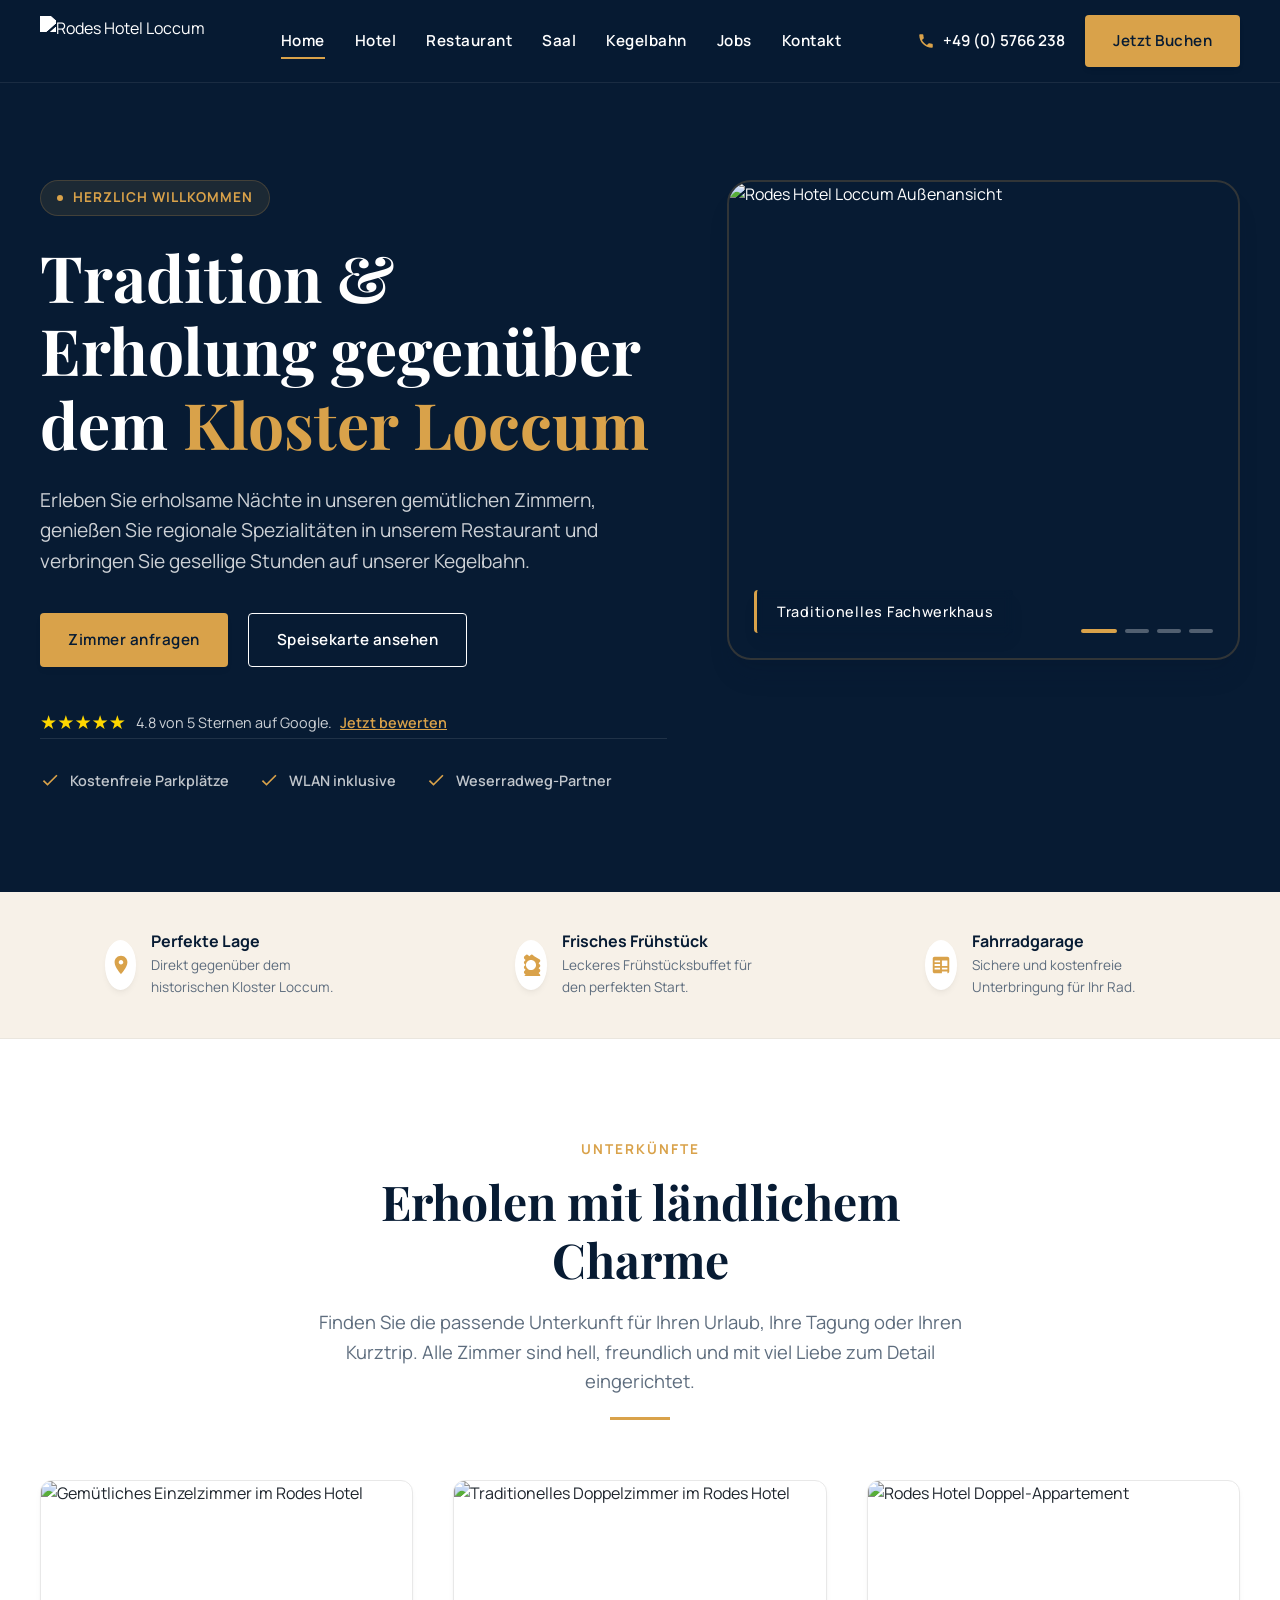
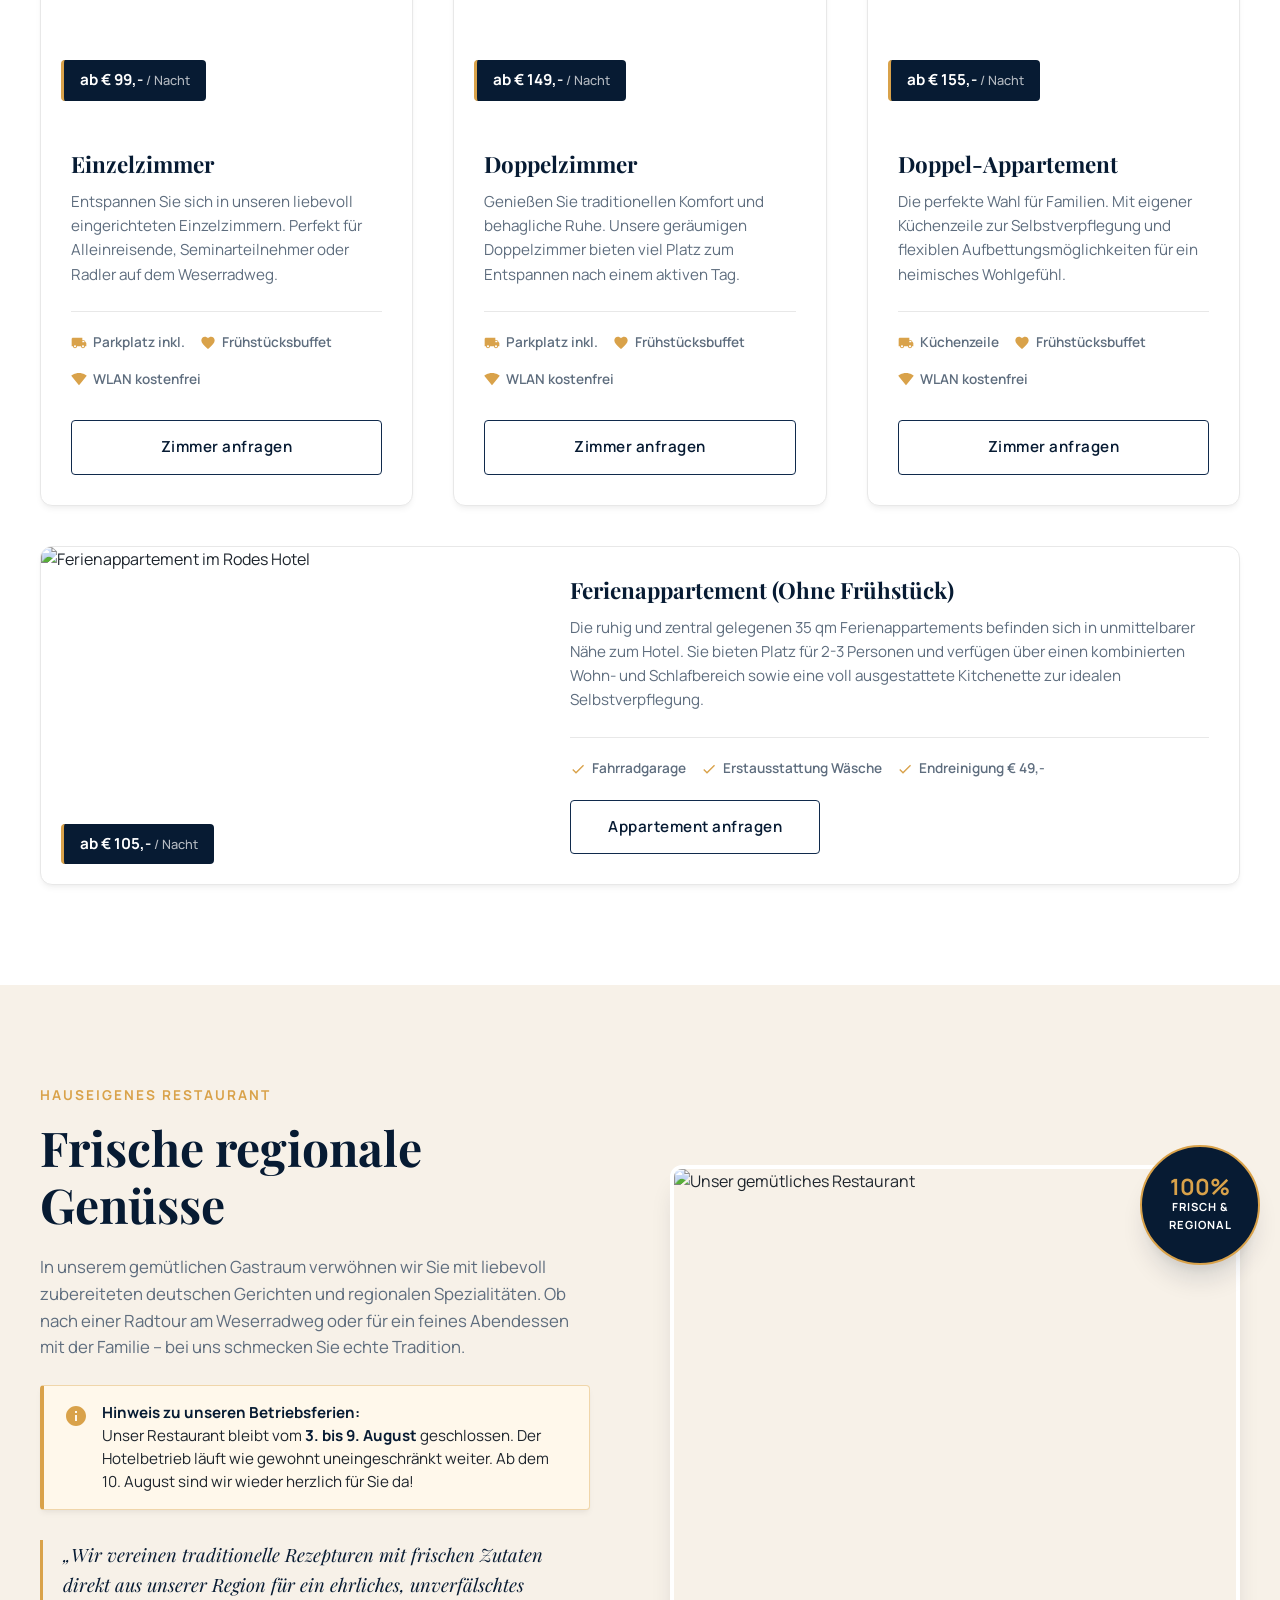
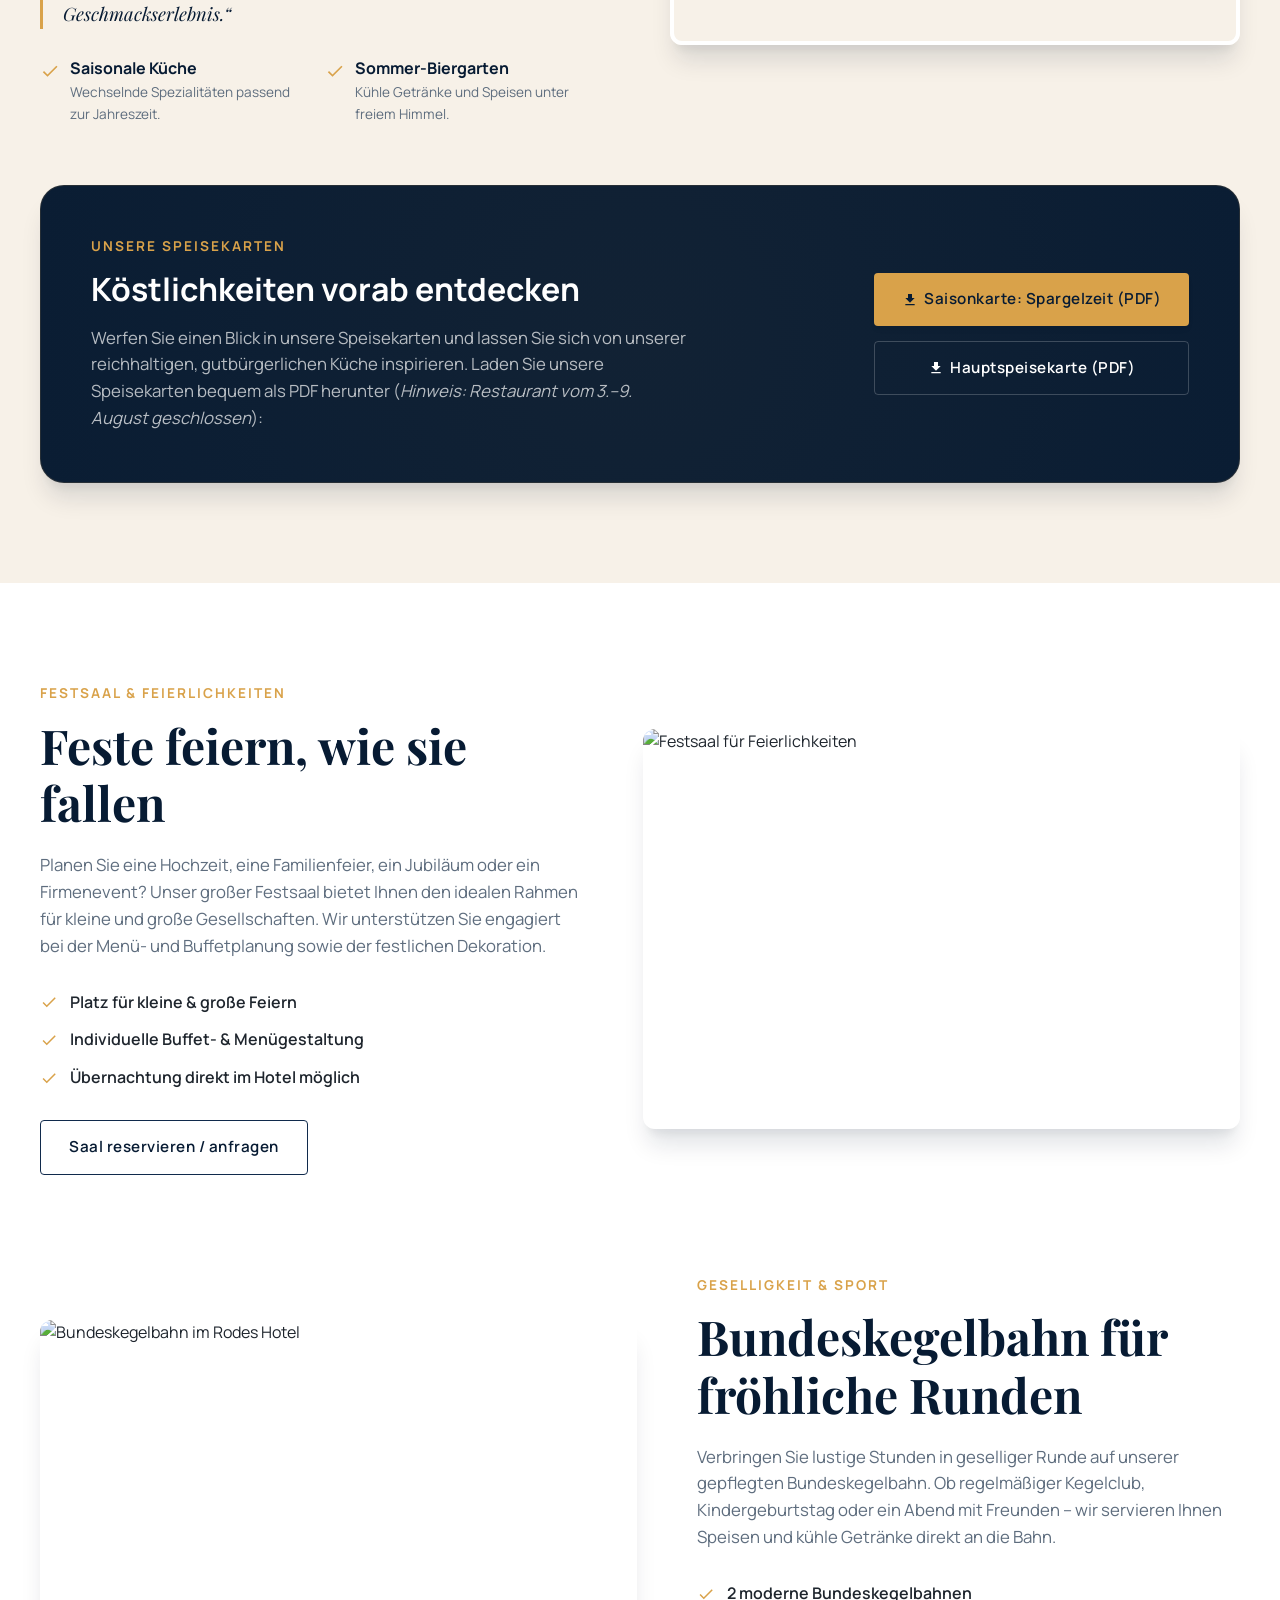
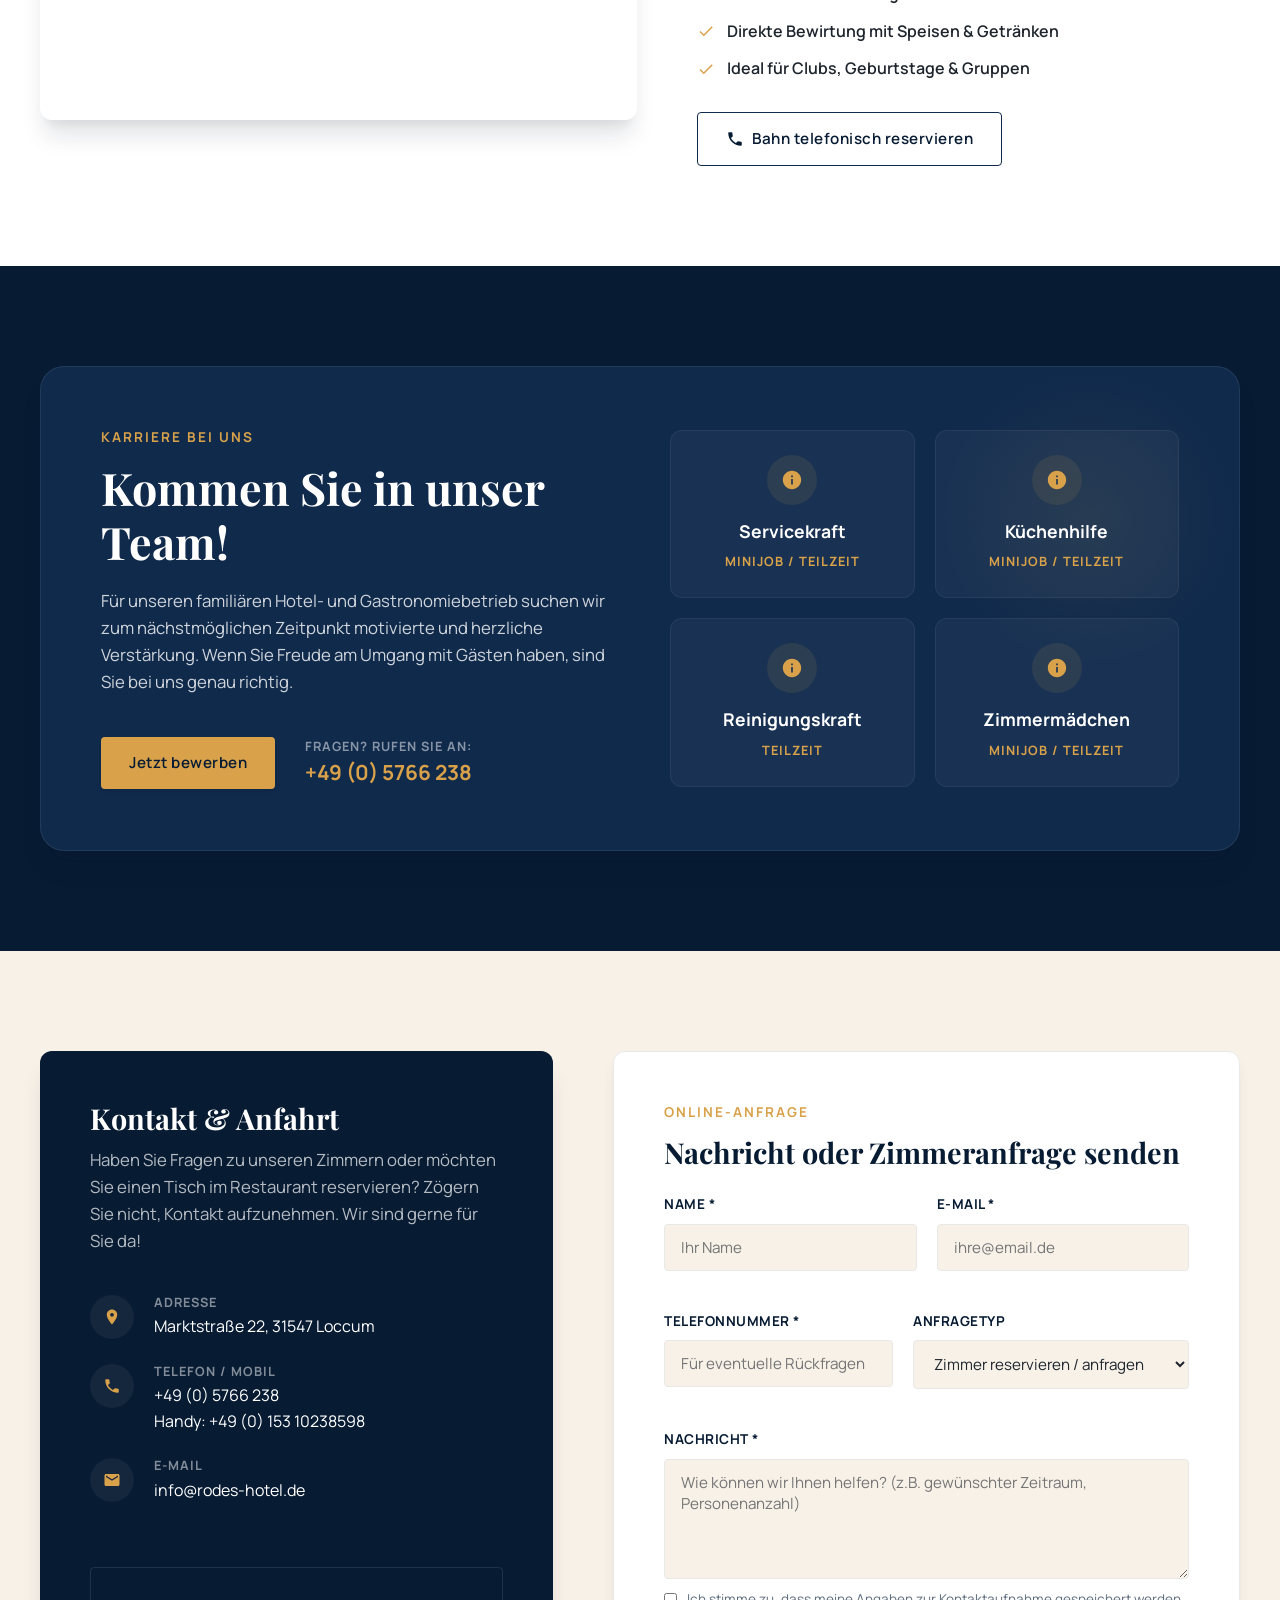
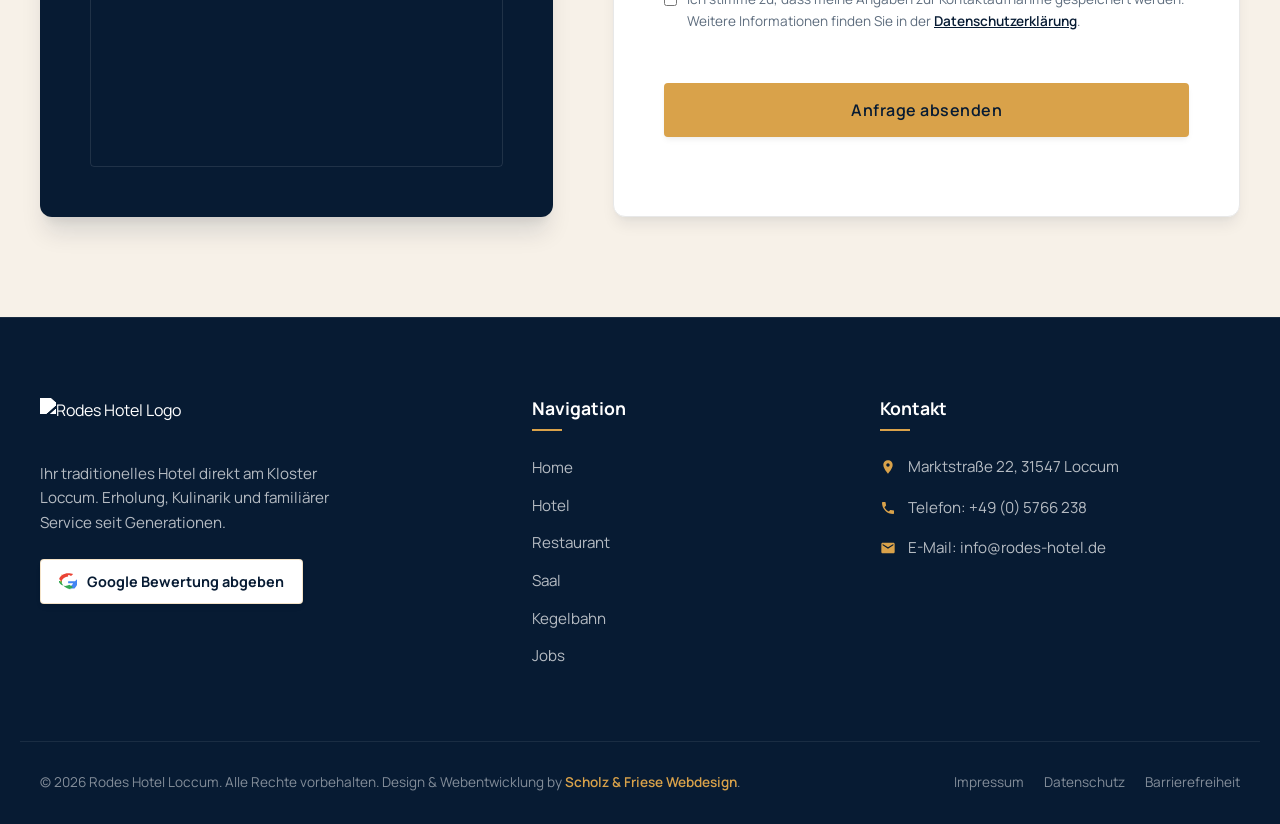
==== commit 330bccb0: "Add notice for restaurant closure (August 3-9)" ====
--- a/index.html
+++ b/index.html
@@ -364,6 +364,17 @@
         <h2 class="section-title" style="margin-top: 10px; margin-bottom: 20px;">Frische regionale Genüsse</h2>
         <p>In unserem gemütlichen Gastraum verwöhnen wir Sie mit liebevoll zubereiteten deutschen Gerichten und regionalen Spezialitäten. Ob nach einer Radtour am Weserradweg oder für ein feines Abendessen mit der Familie – bei uns schmecken Sie echte Tradition.</p>
         
+        <!-- Closure Notice Banner -->
+        <div class="closure-notice-box">
+          <svg class="closure-notice-icon" viewBox="0 0 24 24" xmlns="http://www.w3.org/2000/svg">
+            <path d="M12 2C6.48 2 2 6.48 2 12s4.48 10 10 10 10-4.48 10-10S17.52 2 12 2zm1 15h-2v-6h2v6zm0-8h-2V7h2v2z"/>
+          </svg>
+          <div class="closure-notice-text">
+            <strong>Hinweis zu unseren Betriebsferien:</strong><br>
+            Unser Restaurant bleibt vom <strong>3. bis 9. August</strong> geschlossen. Der Hotelbetrieb läuft wie gewohnt uneingeschränkt weiter. Ab dem 10. August sind wir wieder herzlich für Sie da!
+          </div>
+        </div>
+        
         <div class="chef-quote">
           „Wir vereinen traditionelle Rezepturen mit frischen Zutaten direkt aus unserer Region für ein ehrliches, unverfälschtes Geschmackserlebnis.“
         </div>
@@ -402,7 +413,7 @@
         <div class="menu-download-content">
           <span class="section-eyebrow">Unsere Speisekarten</span>
           <h3 class="menu-download-title">Köstlichkeiten vorab entdecken</h3>
-          <p class="menu-download-text">Werfen Sie einen Blick in unsere Speisekarten und lassen Sie sich von unserer reichhaltigen, gutbürgerlichen Küche inspirieren. Laden Sie unsere Speisekarten bequem als PDF herunter:</p>
+          <p class="menu-download-text">Werfen Sie einen Blick in unsere Speisekarten und lassen Sie sich von unserer reichhaltigen, gutbürgerlichen Küche inspirieren. Laden Sie unsere Speisekarten bequem als PDF herunter (<em>Hinweis: Restaurant vom 3.–9. August geschlossen</em>):</p>
         </div>
         <div class="menu-download-buttons">
           <a href="https://pub-b33108412309406a9a941ddc51e9a5b9.r2.dev/website-datein/Rodes-Hotel/spargelkarte.pdf" target="_blank" class="btn btn-primary">
--- a/style.css
+++ b/style.css
@@ -799,6 +799,38 @@
   padding-right: 20px;
 }
 
+/* Closure Notice / Special Operating Hours Banner */
+.closure-notice-box {
+  background-color: #FFF8EB;
+  border: 1px solid rgba(217, 162, 74, 0.4);
+  border-left: 4px solid var(--color-accent);
+  border-radius: var(--border-radius-sm);
+  padding: 16px 20px;
+  margin: 24px 0;
+  display: flex;
+  align-items: flex-start;
+  gap: 14px;
+  box-shadow: var(--shadow-sm);
+}
+
+.closure-notice-icon {
+  width: 24px;
+  height: 24px;
+  fill: var(--color-accent);
+  flex-shrink: 0;
+  margin-top: 2px;
+}
+
+.closure-notice-text {
+  font-size: 0.95rem;
+  line-height: 1.5;
+  color: var(--color-text-dark);
+}
+
+.closure-notice-text strong {
+  color: var(--color-primary-dark);
+}
+
 .chef-quote {
   border-left: 3px solid var(--color-accent);
   padding-left: 20px;
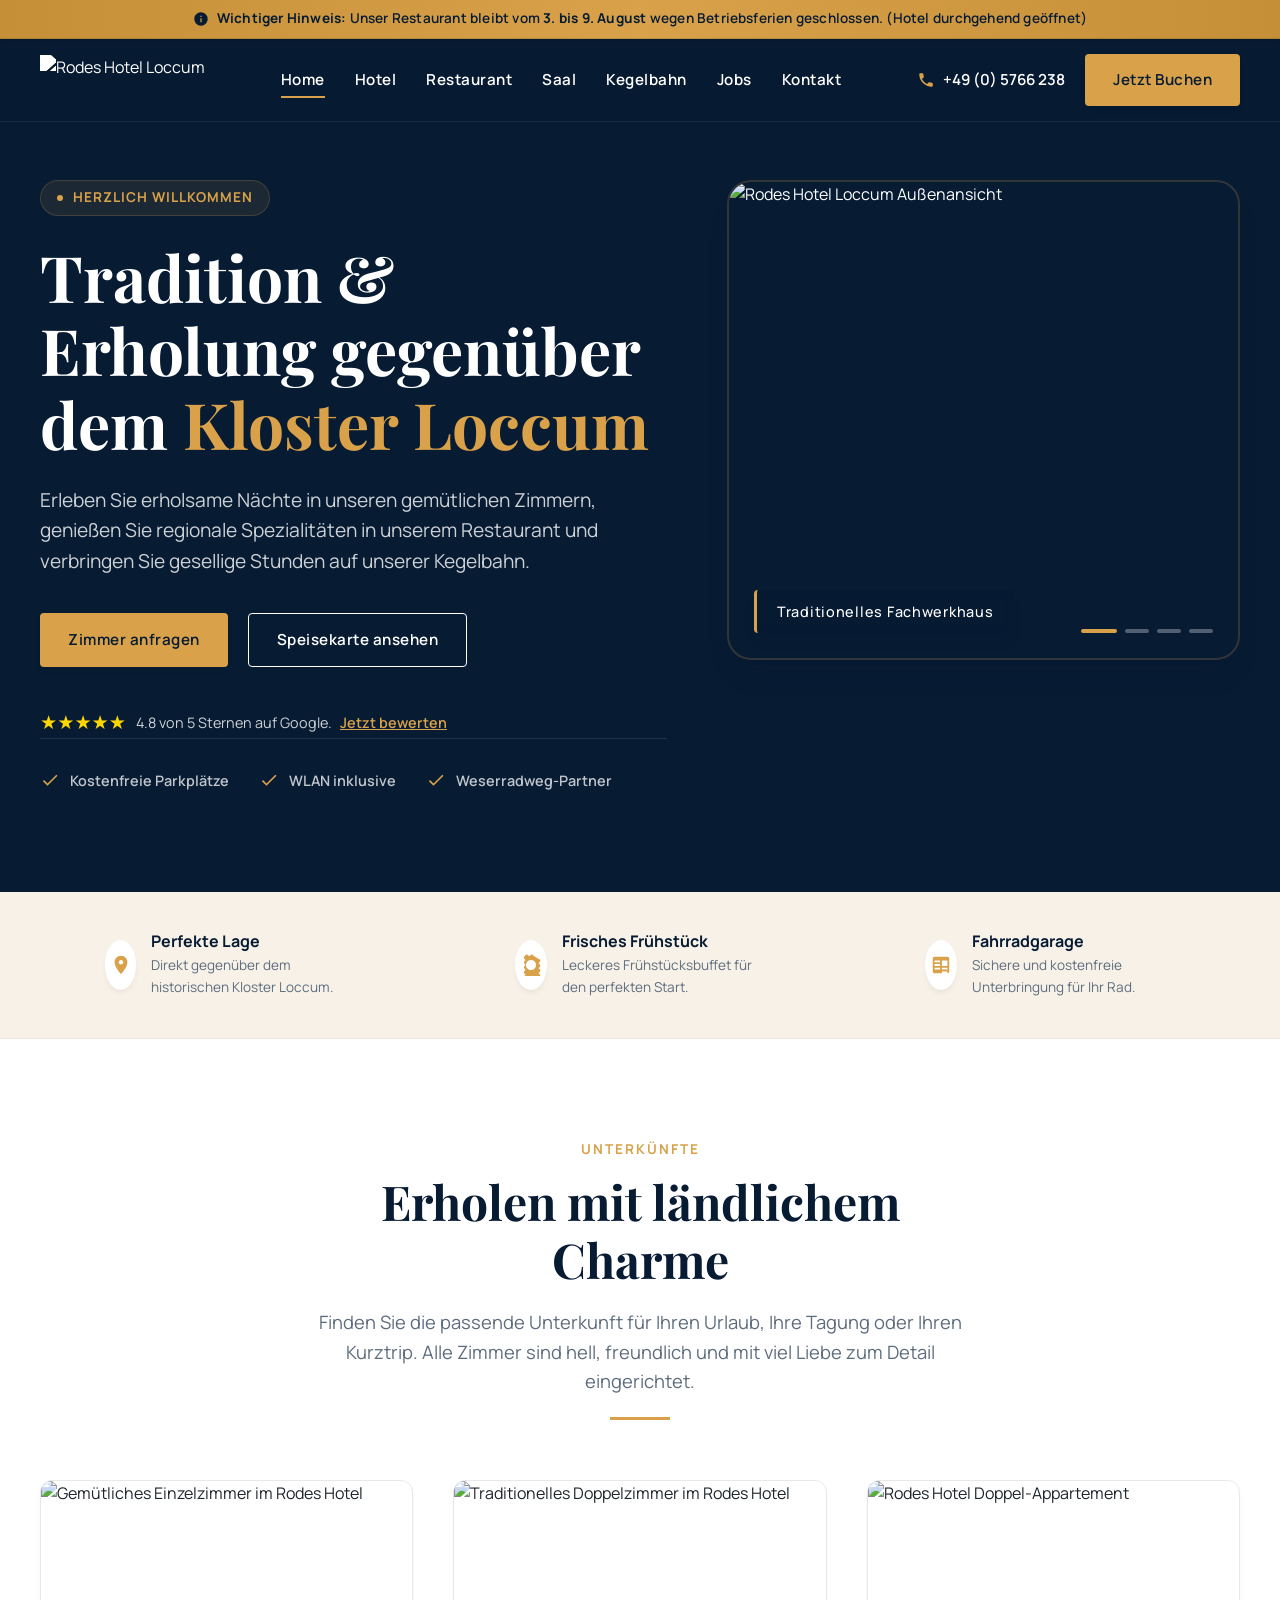
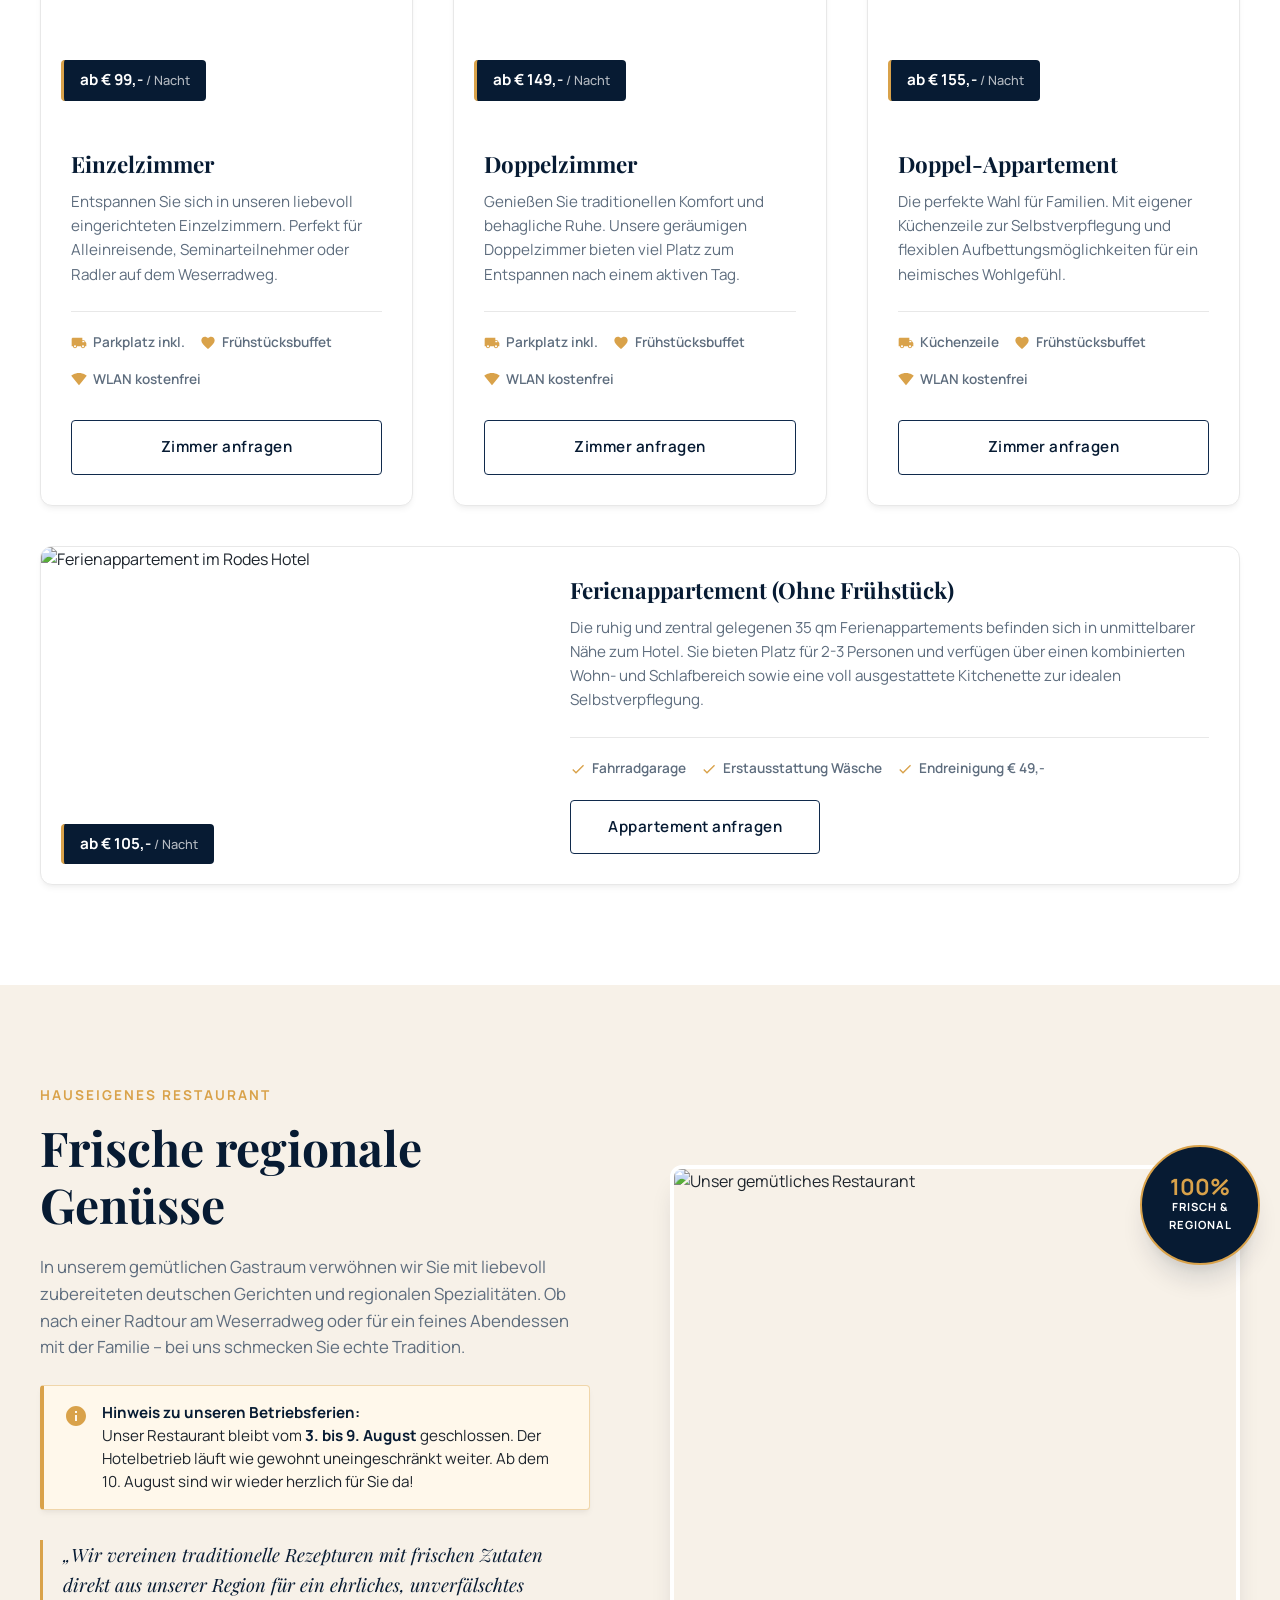
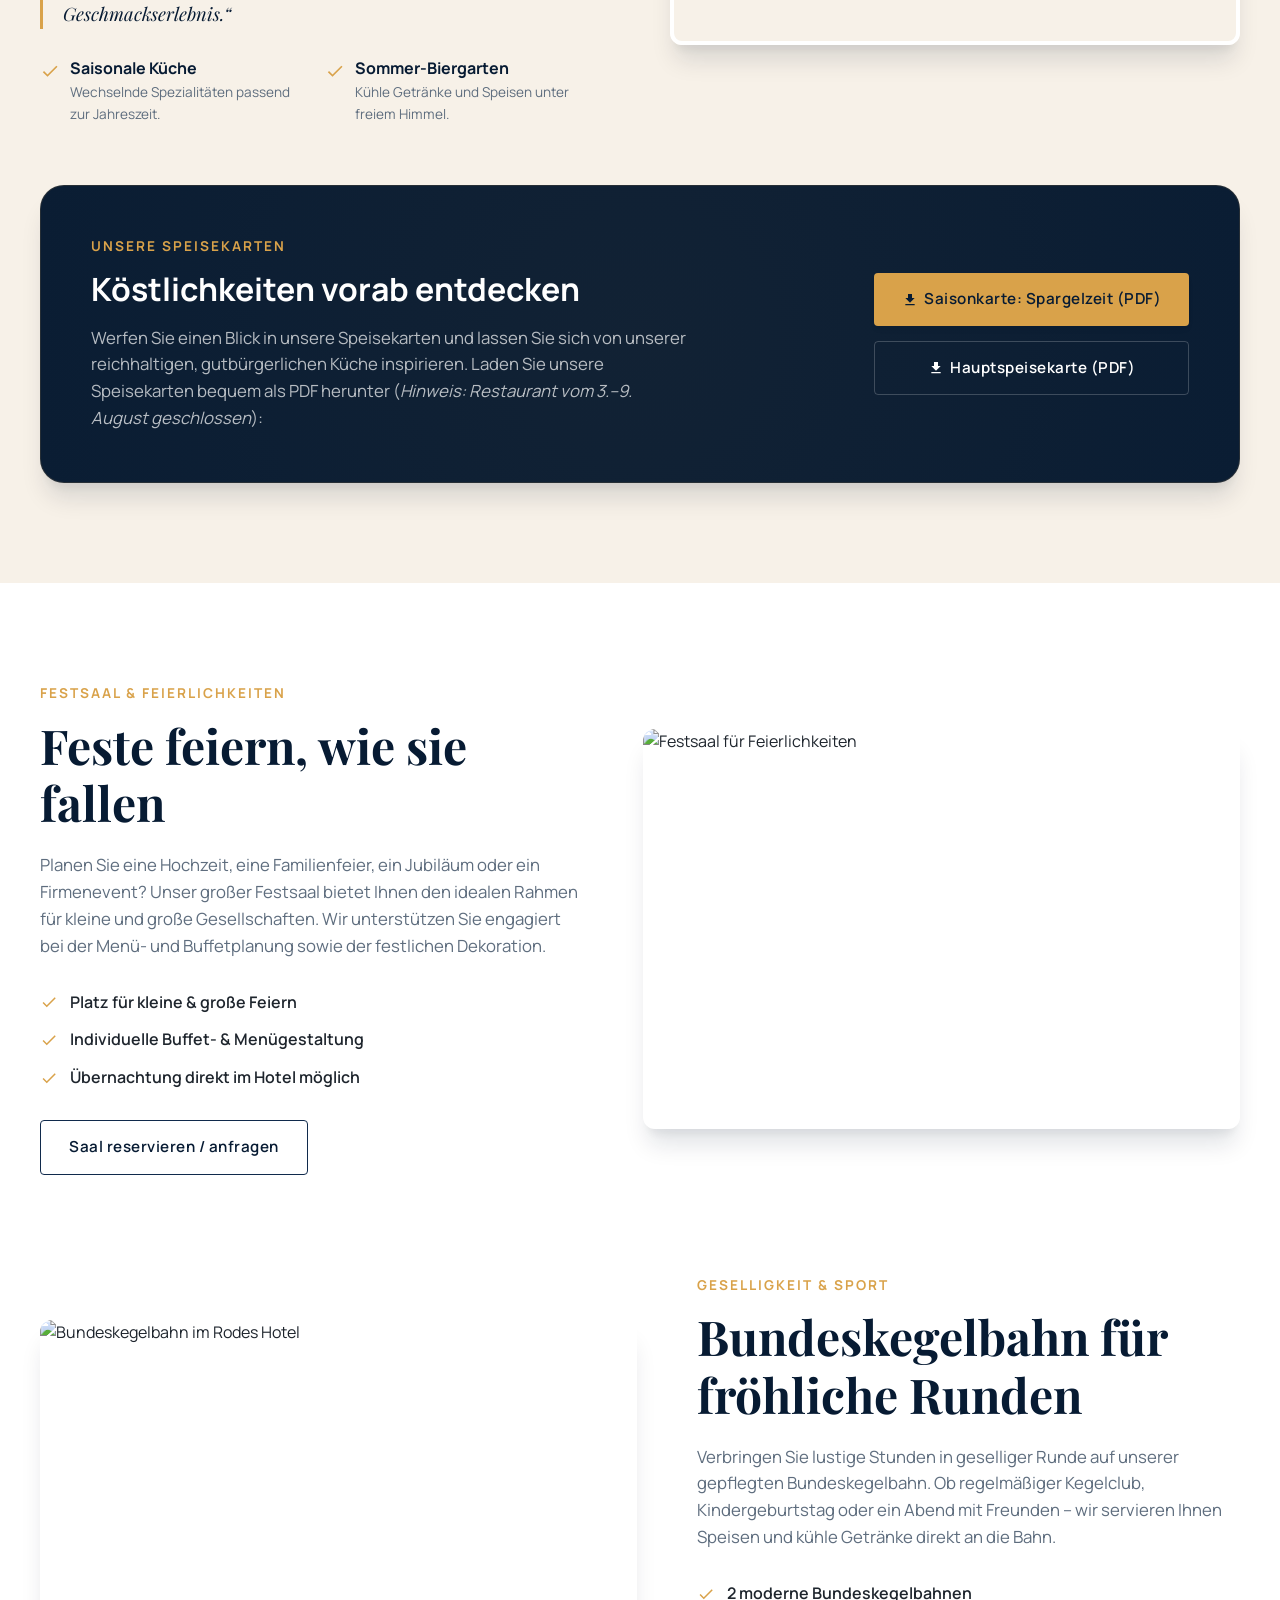
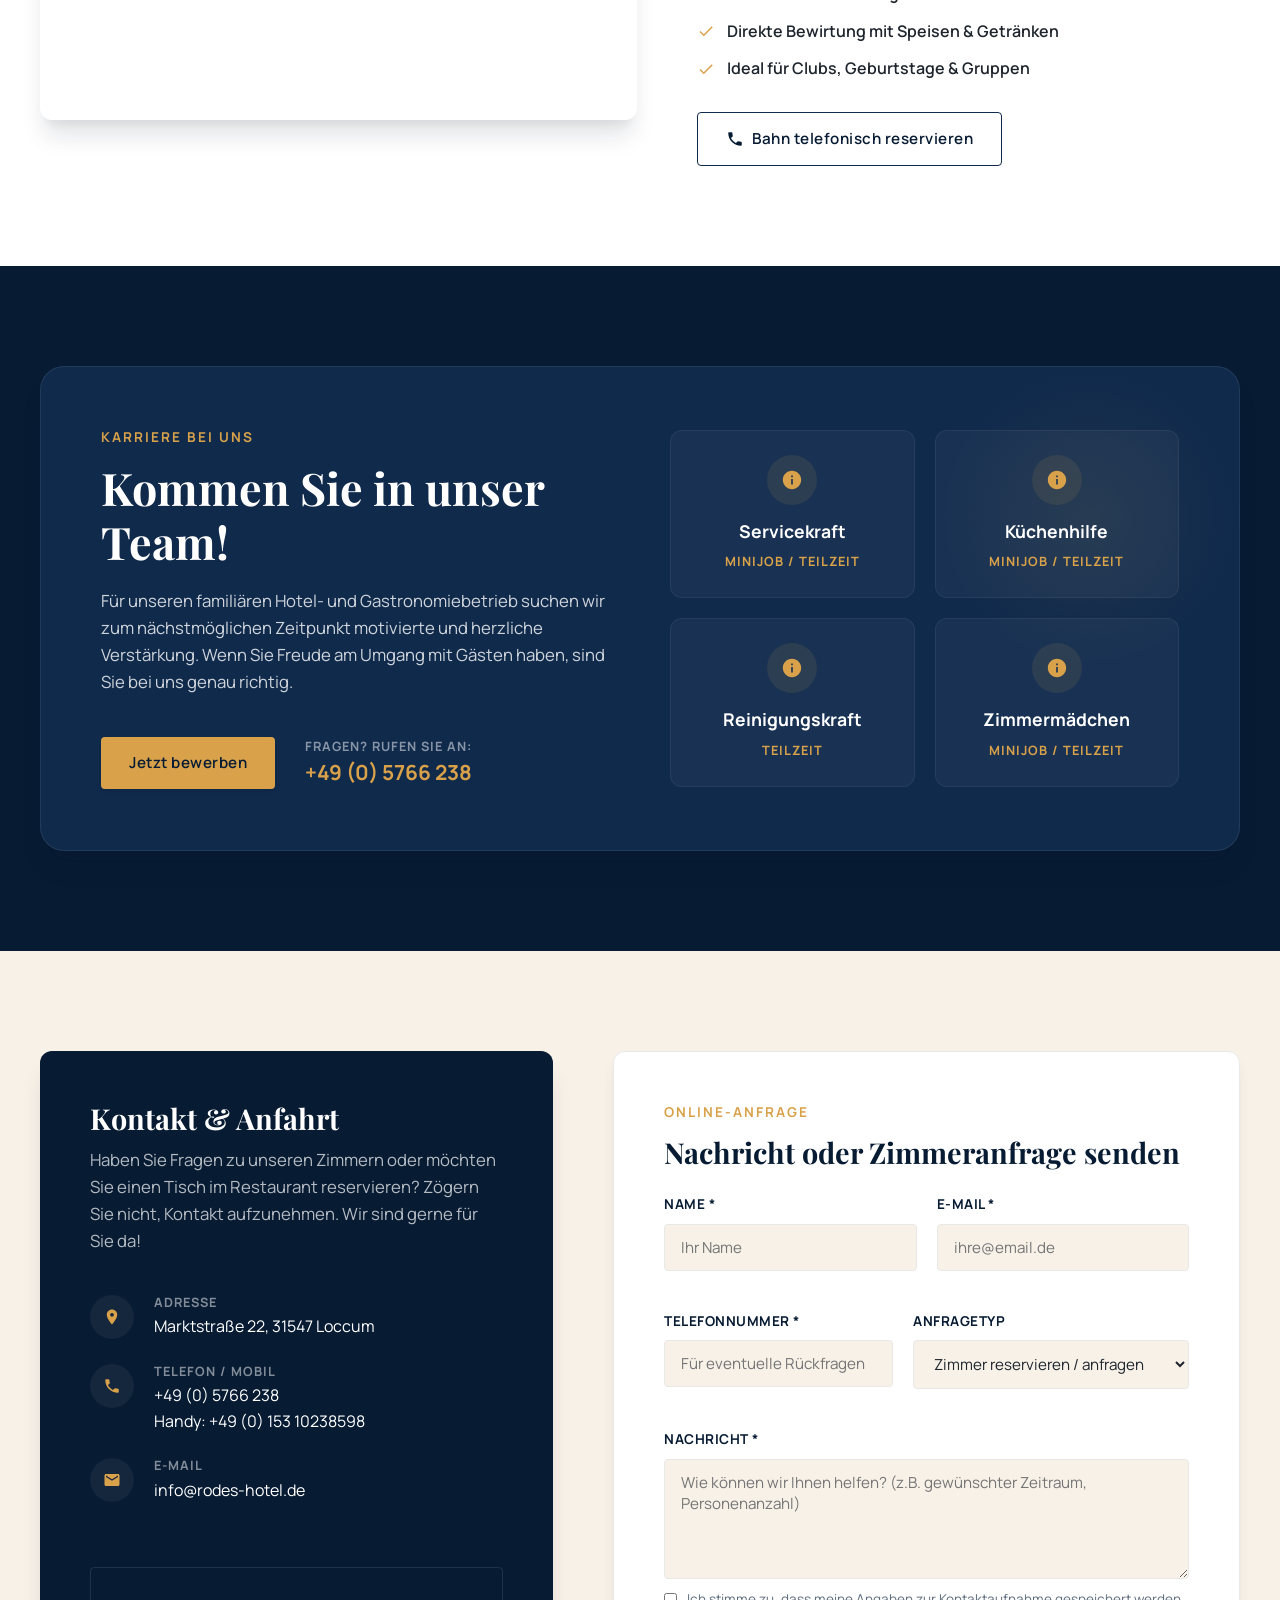
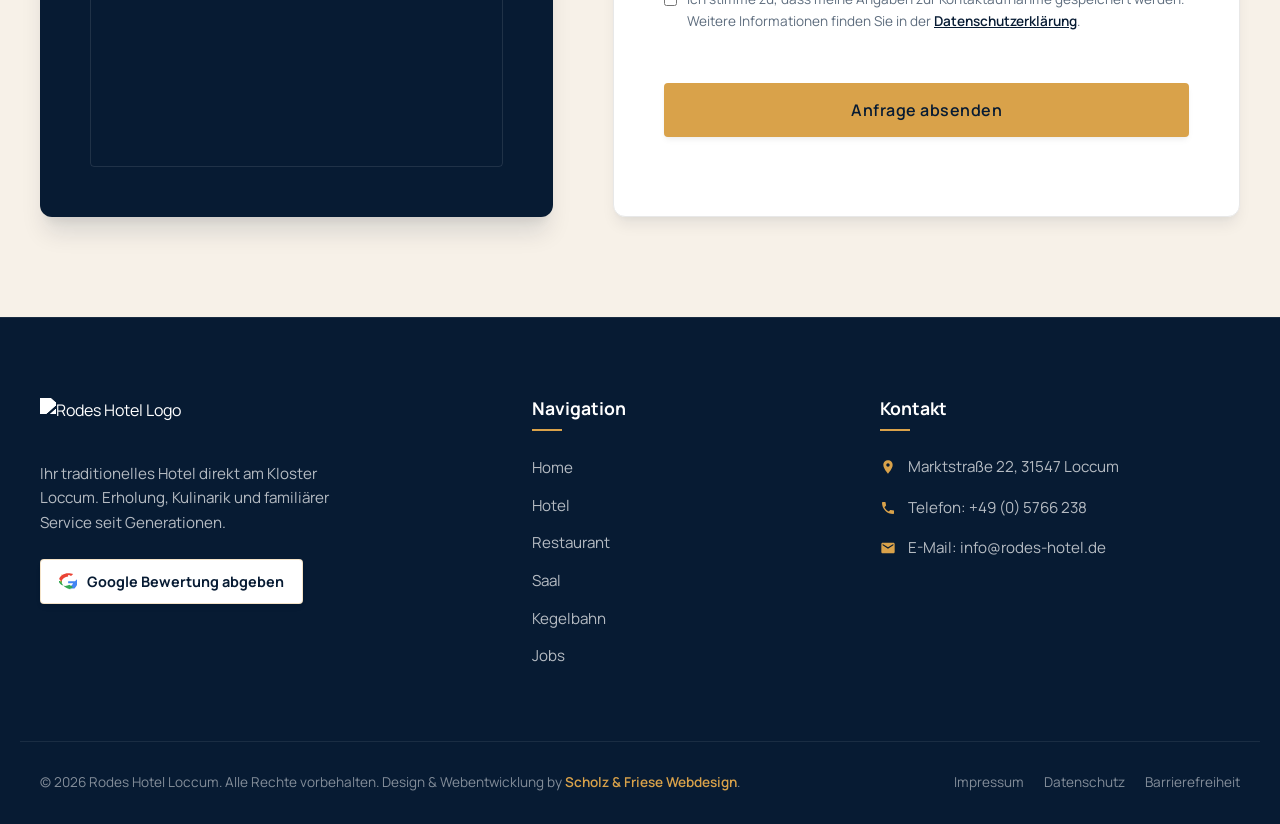
==== commit d2148d86: "Add top announcement bar above header for restaurant closure" ====
--- a/index.html
+++ b/index.html
@@ -77,6 +77,14 @@
        HEADER & NAVIGATION
        ========================================================================== */ -->
   <header class="main-header">
+    <div class="top-announcement-bar">
+      <div class="container top-announcement-container">
+        <span class="announcement-icon">
+          <svg viewBox="0 0 24 24" width="16" height="16" fill="currentColor"><path d="M12 2C6.48 2 2 6.48 2 12s4.48 10 10 10 10-4.48 10-10S17.52 2 12 2zm1 15h-2v-6h2v6zm0-8h-2V7h2v2z"/></svg>
+        </span>
+        <span><strong>Wichtiger Hinweis:</strong> Unser Restaurant bleibt vom <strong>3. bis 9. August</strong> wegen Betriebsferien geschlossen. (Hotel durchgehend geöffnet)</span>
+      </div>
+    </div>
     <div class="container header-container">
       <a href="#" class="logo-link" aria-label="Rodes Hotel Startseite">
         <!-- Using original cropped logo uploaded to R2 -->
--- a/style.css
+++ b/style.css
@@ -218,8 +218,35 @@
 }
 
 /* ==========================================================================
-   HEADER & NAVIGATION
+   TOP ANNOUNCEMENT BAR & HEADER
    ========================================================================== */
+.top-announcement-bar {
+  background: linear-gradient(90deg, #C58F37 0%, #D9A24A 50%, #C58F37 100%);
+  color: var(--color-primary-dark);
+  font-size: 0.85rem;
+  font-weight: 600;
+  padding: 8px 15px;
+  text-align: center;
+  border-bottom: 1px solid rgba(7, 27, 51, 0.15);
+  box-shadow: 0 2px 4px rgba(0, 0, 0, 0.1);
+  letter-spacing: 0.2px;
+}
+
+.top-announcement-container {
+  display: flex;
+  align-items: center;
+  justify-content: center;
+  gap: 8px;
+  flex-wrap: wrap;
+}
+
+.announcement-icon {
+  display: inline-flex;
+  align-items: center;
+  justify-content: center;
+  flex-shrink: 0;
+}
+
 .main-header {
   position: fixed;
   top: 0;
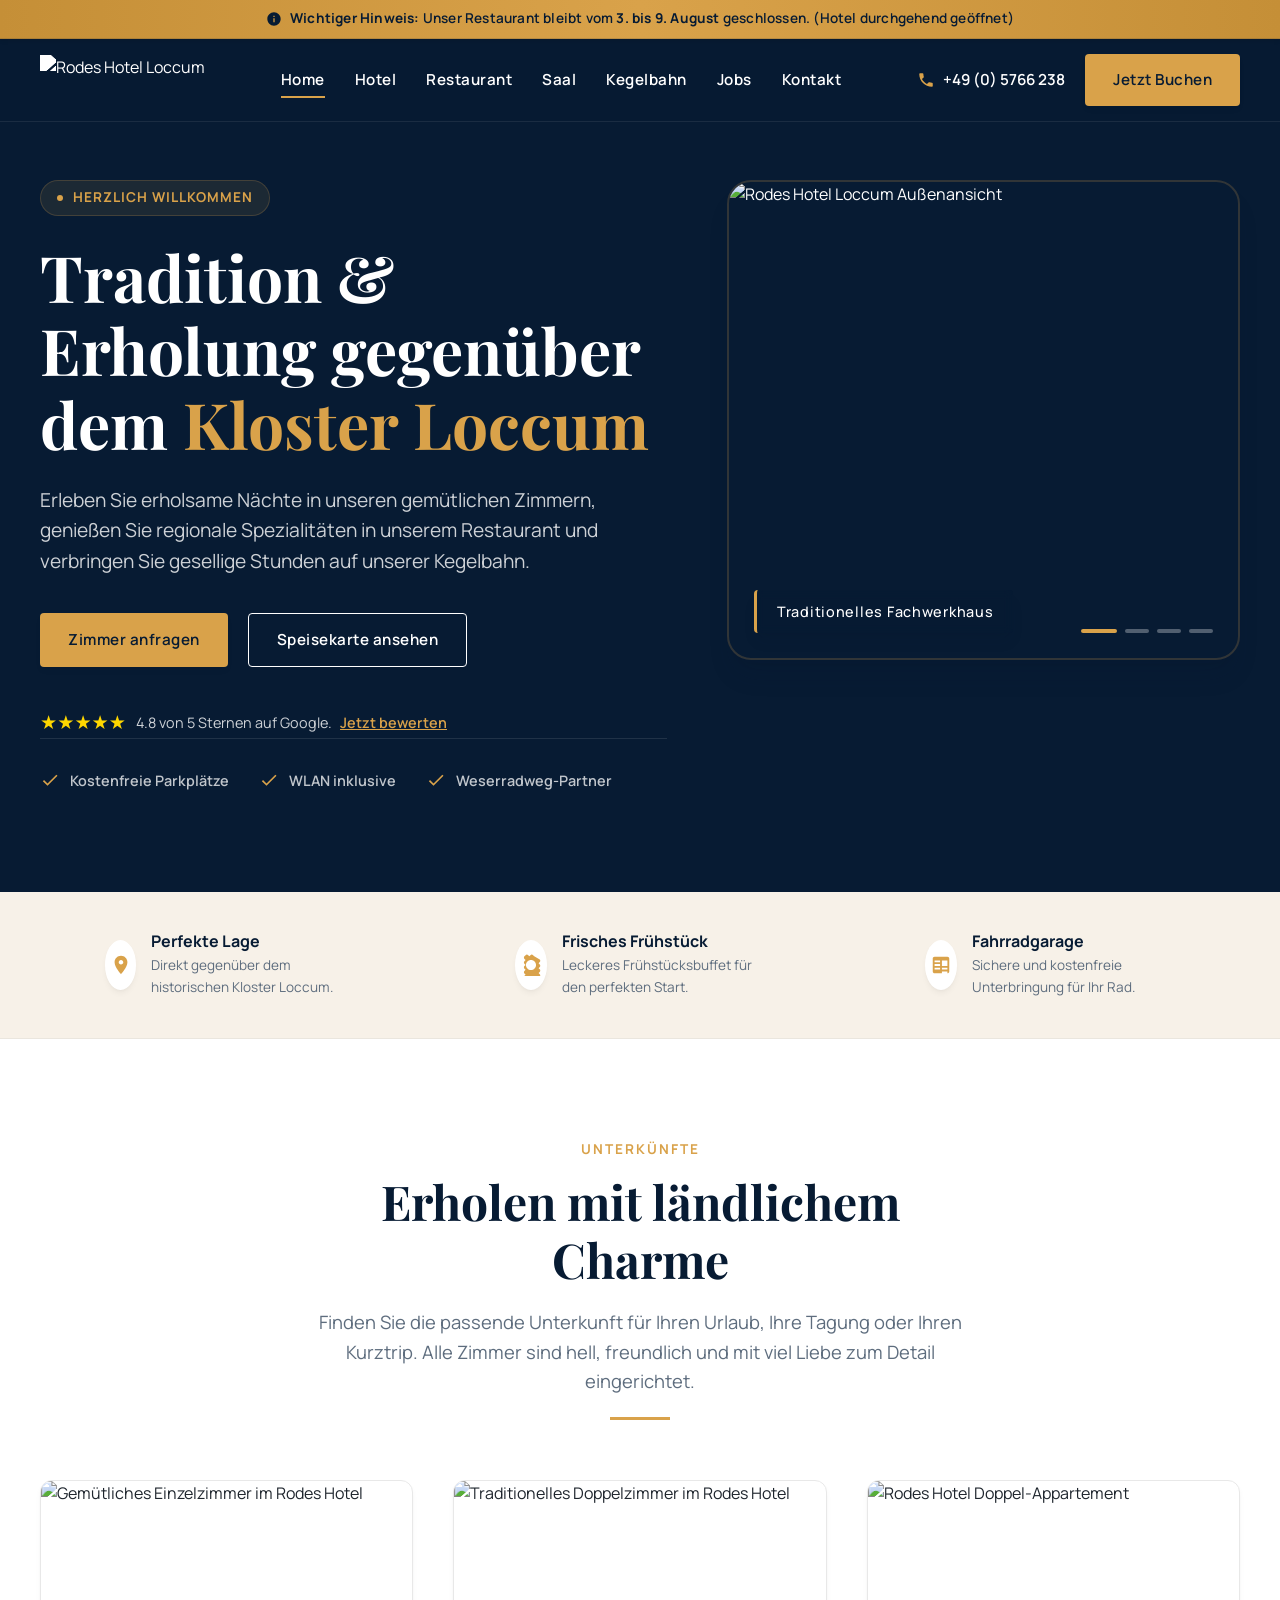
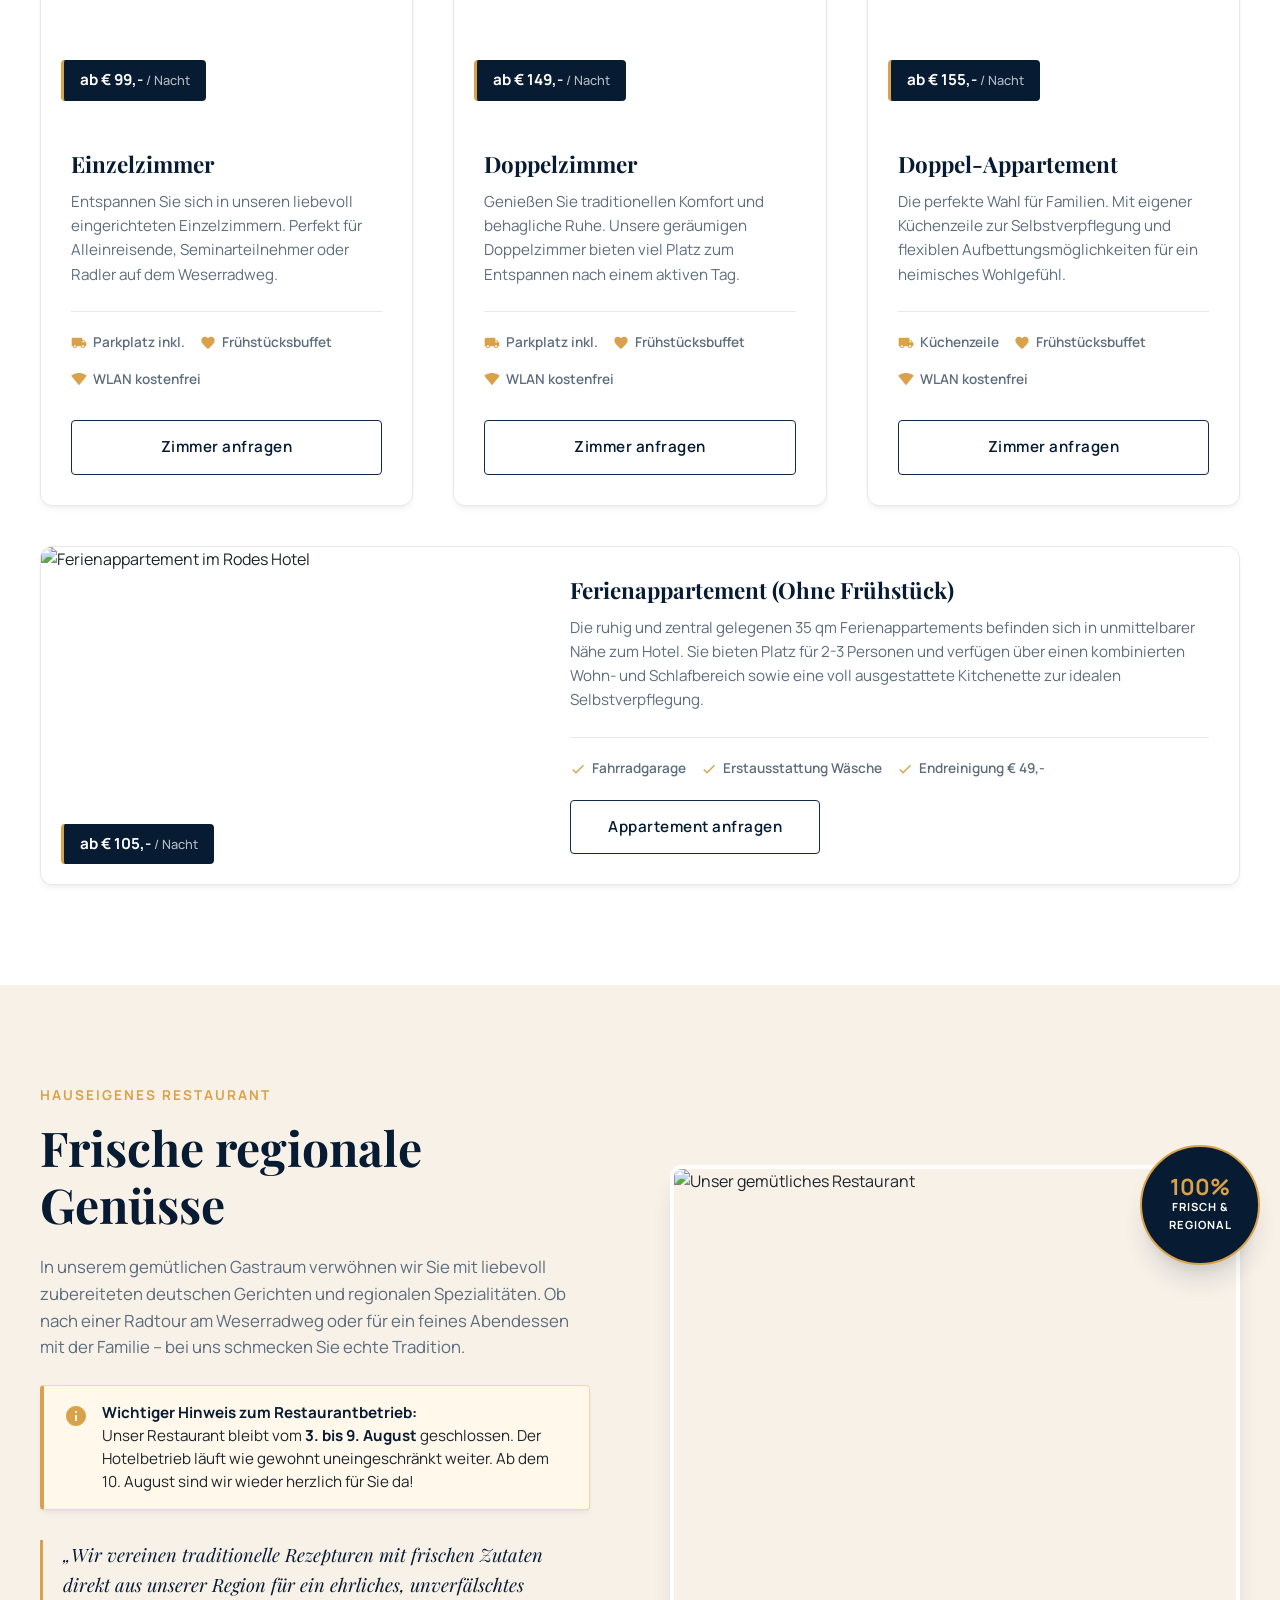
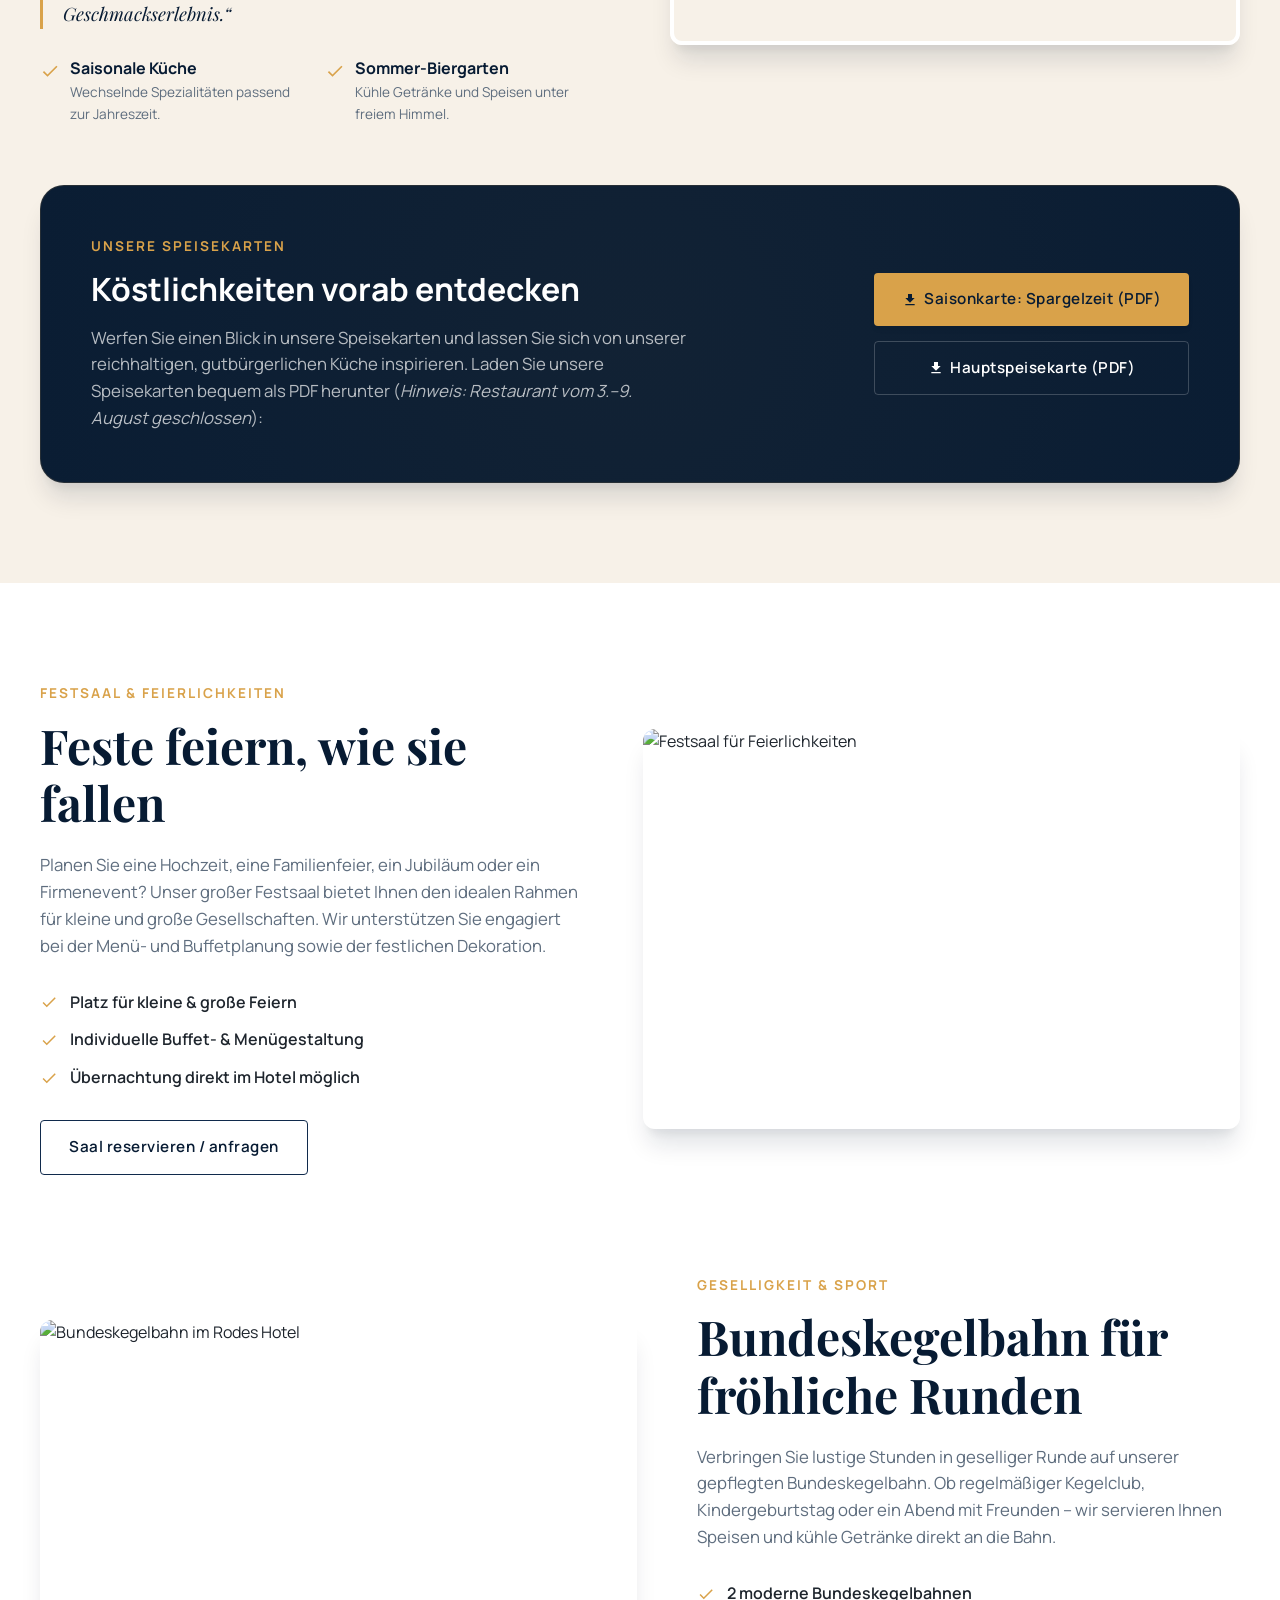
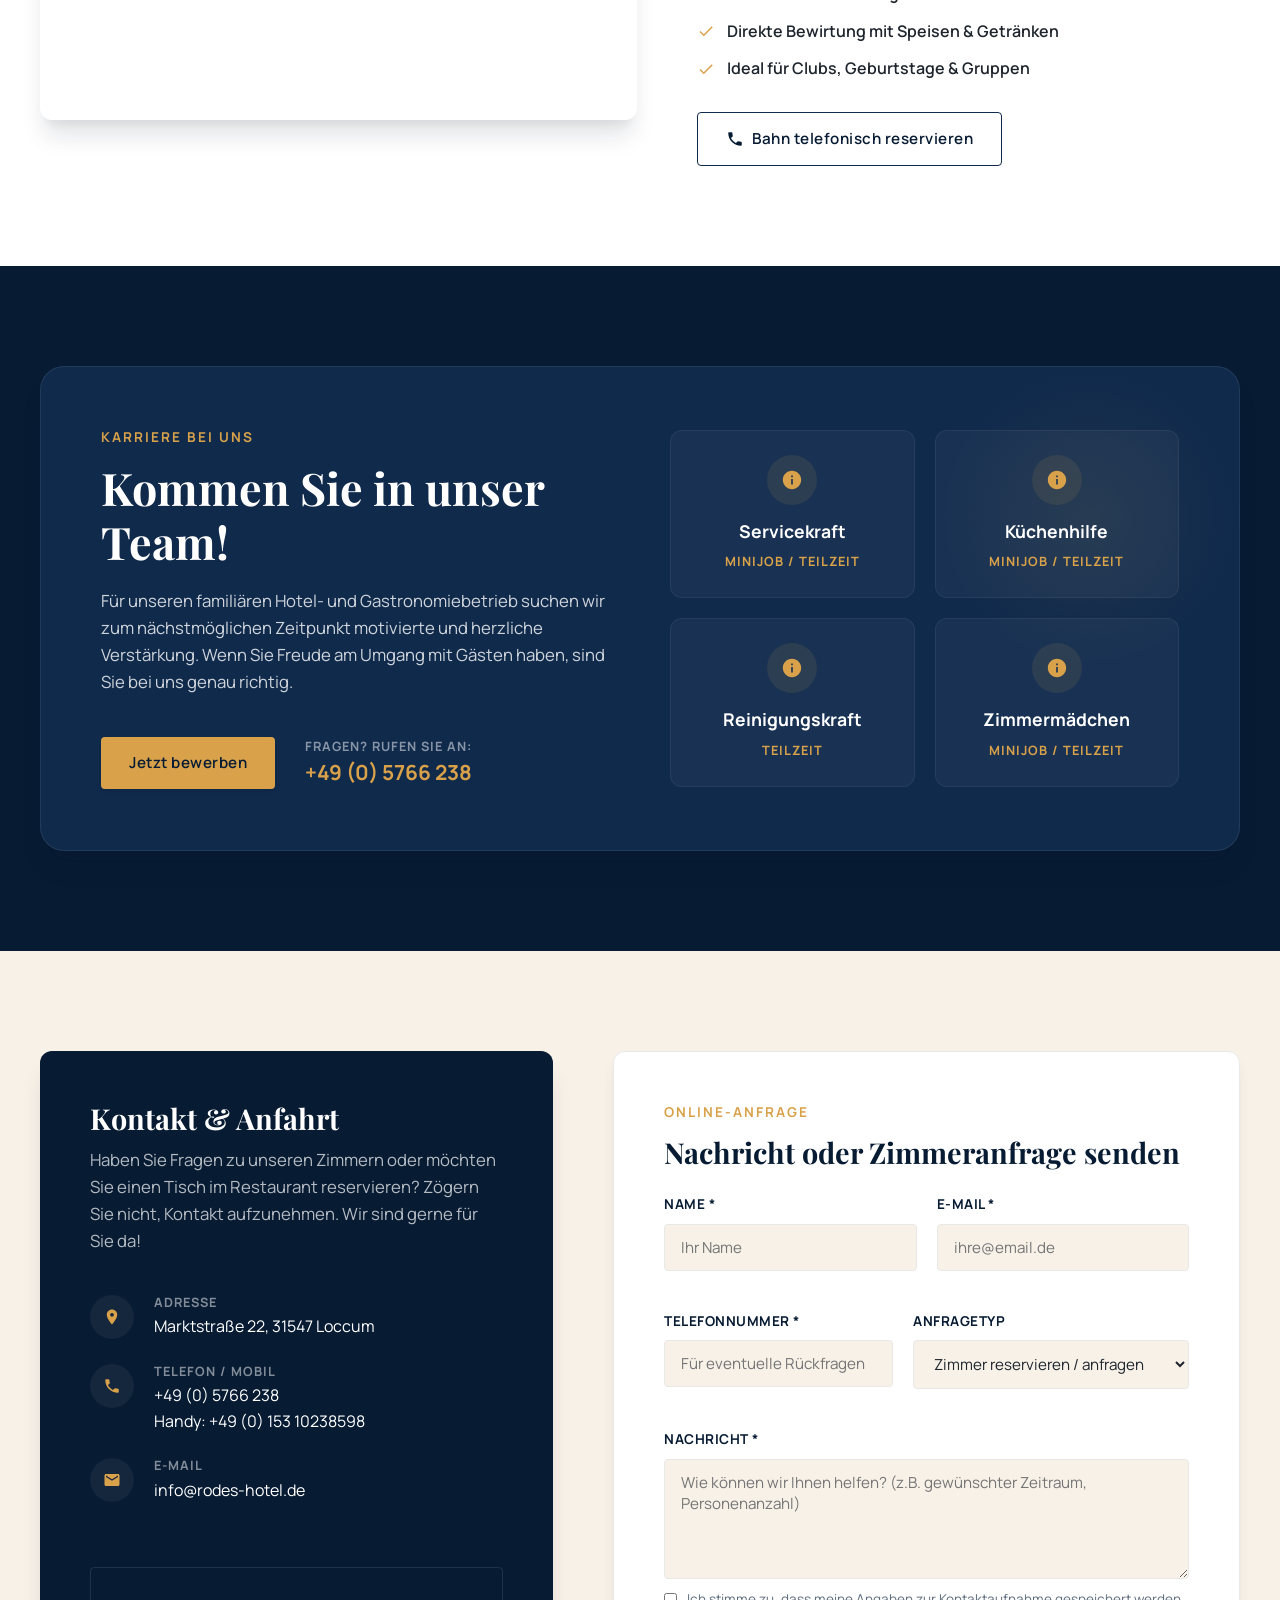
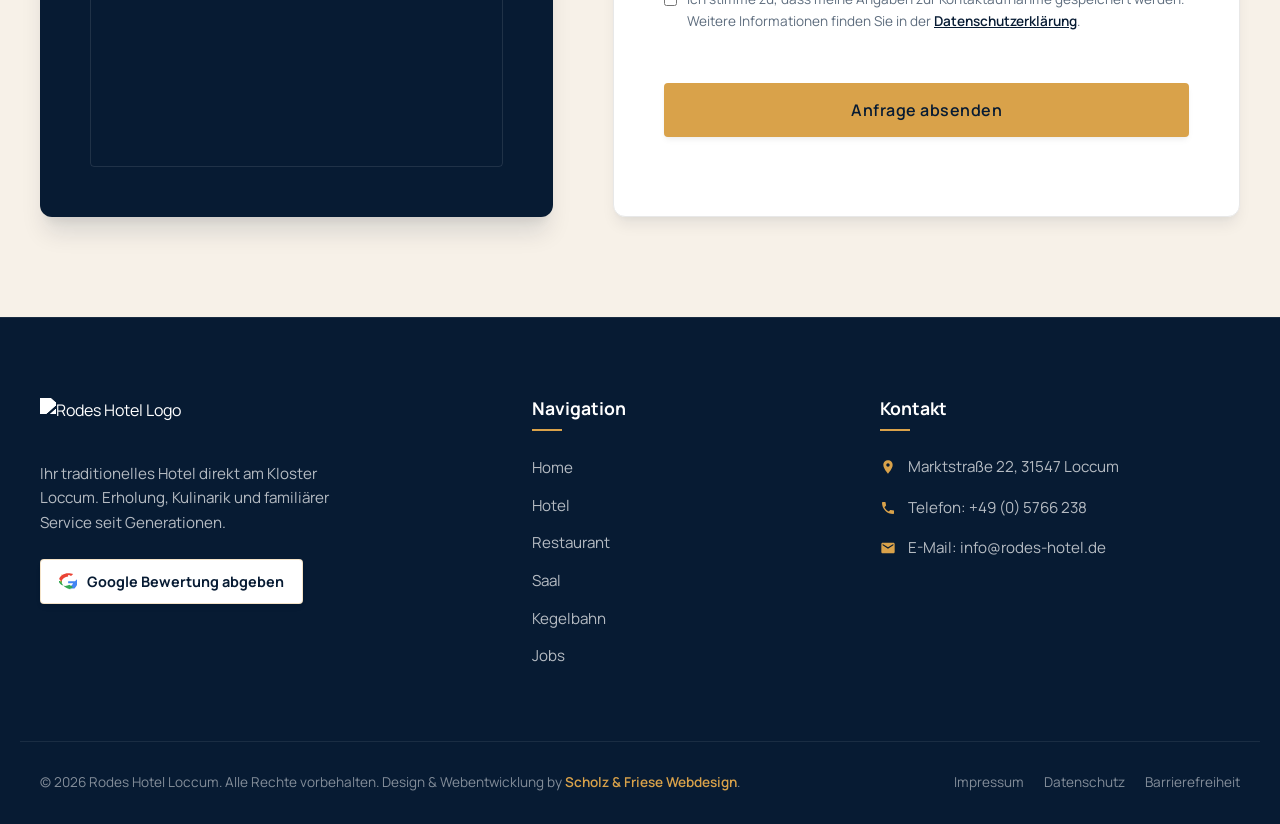
==== commit d058aa15: "Remove 'wegen Betriebsferien' phrase from closure notices" ====
--- a/index.html
+++ b/index.html
@@ -82,7 +82,7 @@
         <span class="announcement-icon">
           <svg viewBox="0 0 24 24" width="16" height="16" fill="currentColor"><path d="M12 2C6.48 2 2 6.48 2 12s4.48 10 10 10 10-4.48 10-10S17.52 2 12 2zm1 15h-2v-6h2v6zm0-8h-2V7h2v2z"/></svg>
         </span>
-        <span><strong>Wichtiger Hinweis:</strong> Unser Restaurant bleibt vom <strong>3. bis 9. August</strong> wegen Betriebsferien geschlossen. (Hotel durchgehend geöffnet)</span>
+        <span><strong>Wichtiger Hinweis:</strong> Unser Restaurant bleibt vom <strong>3. bis 9. August</strong> geschlossen. (Hotel durchgehend geöffnet)</span>
       </div>
     </div>
     <div class="container header-container">
@@ -378,7 +378,7 @@
             <path d="M12 2C6.48 2 2 6.48 2 12s4.48 10 10 10 10-4.48 10-10S17.52 2 12 2zm1 15h-2v-6h2v6zm0-8h-2V7h2v2z"/>
           </svg>
           <div class="closure-notice-text">
-            <strong>Hinweis zu unseren Betriebsferien:</strong><br>
+            <strong>Wichtiger Hinweis zum Restaurantbetrieb:</strong><br>
             Unser Restaurant bleibt vom <strong>3. bis 9. August</strong> geschlossen. Der Hotelbetrieb läuft wie gewohnt uneingeschränkt weiter. Ab dem 10. August sind wir wieder herzlich für Sie da!
           </div>
         </div>
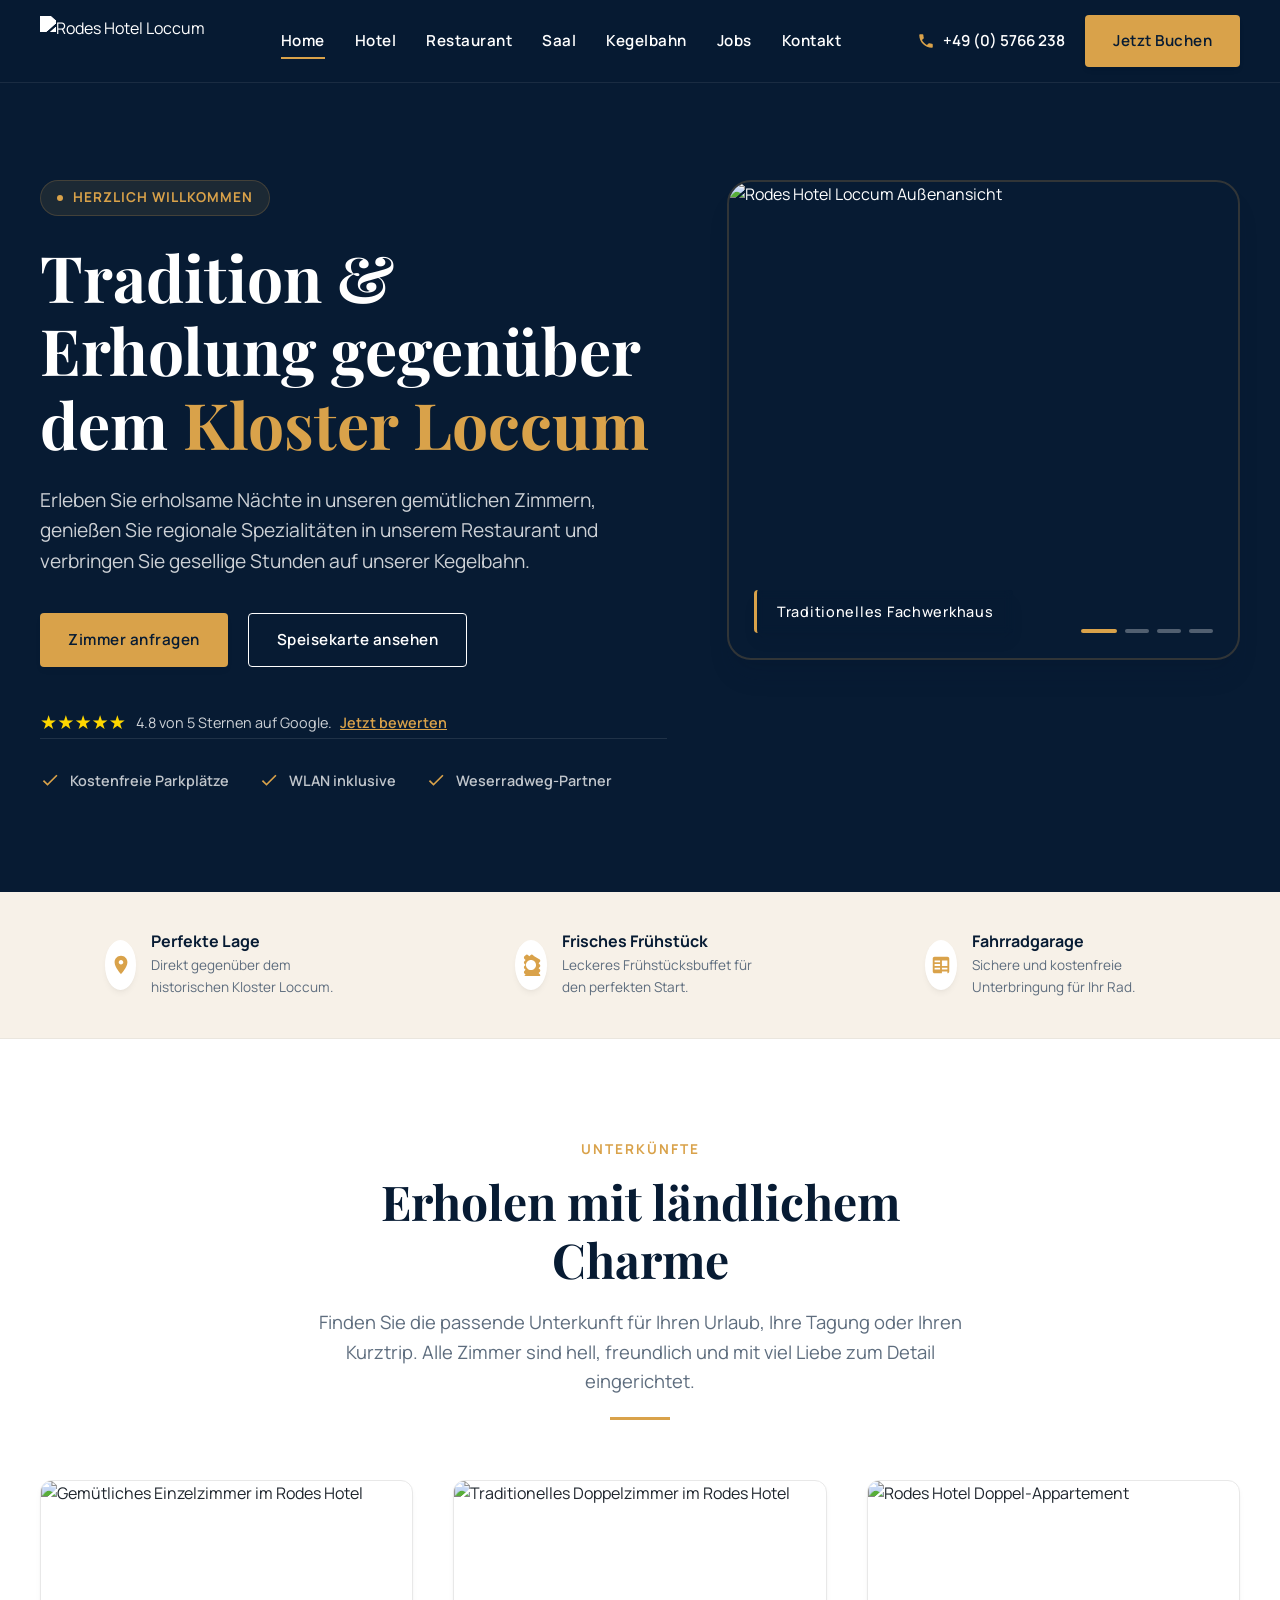
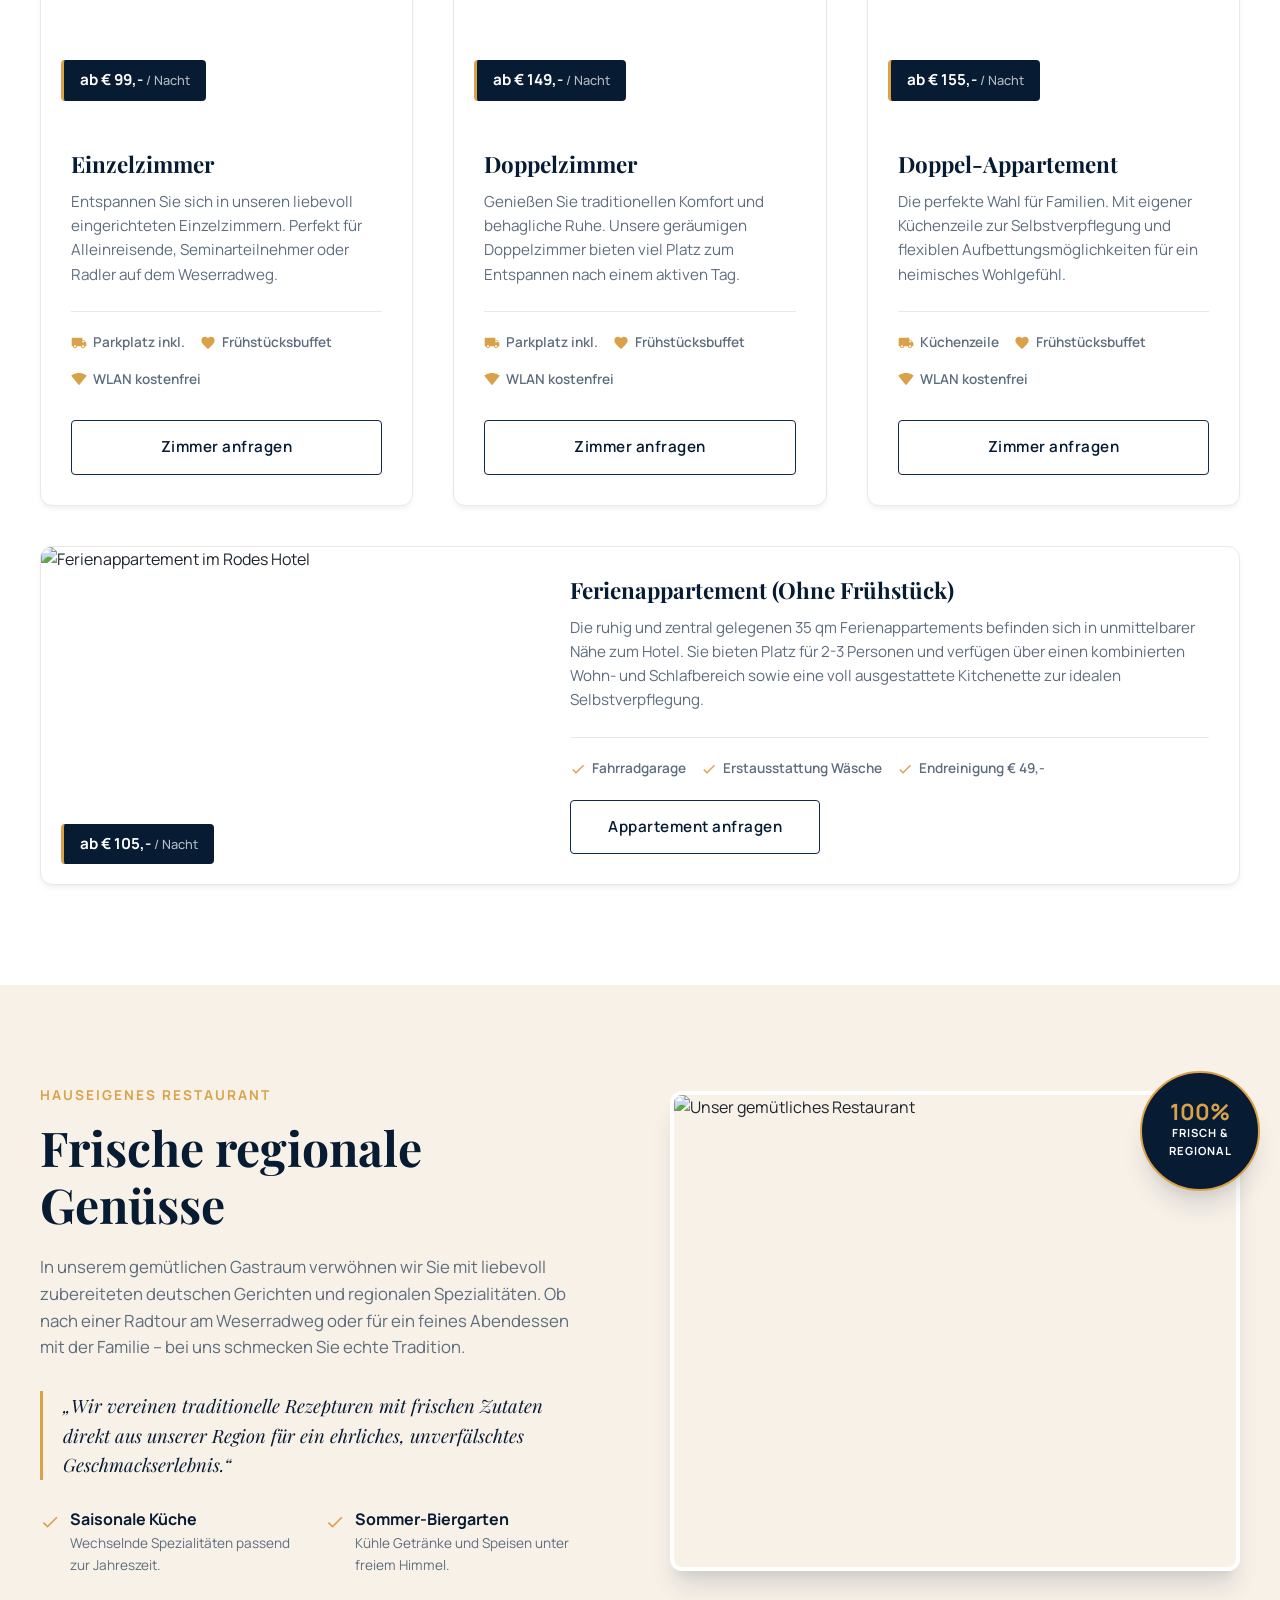
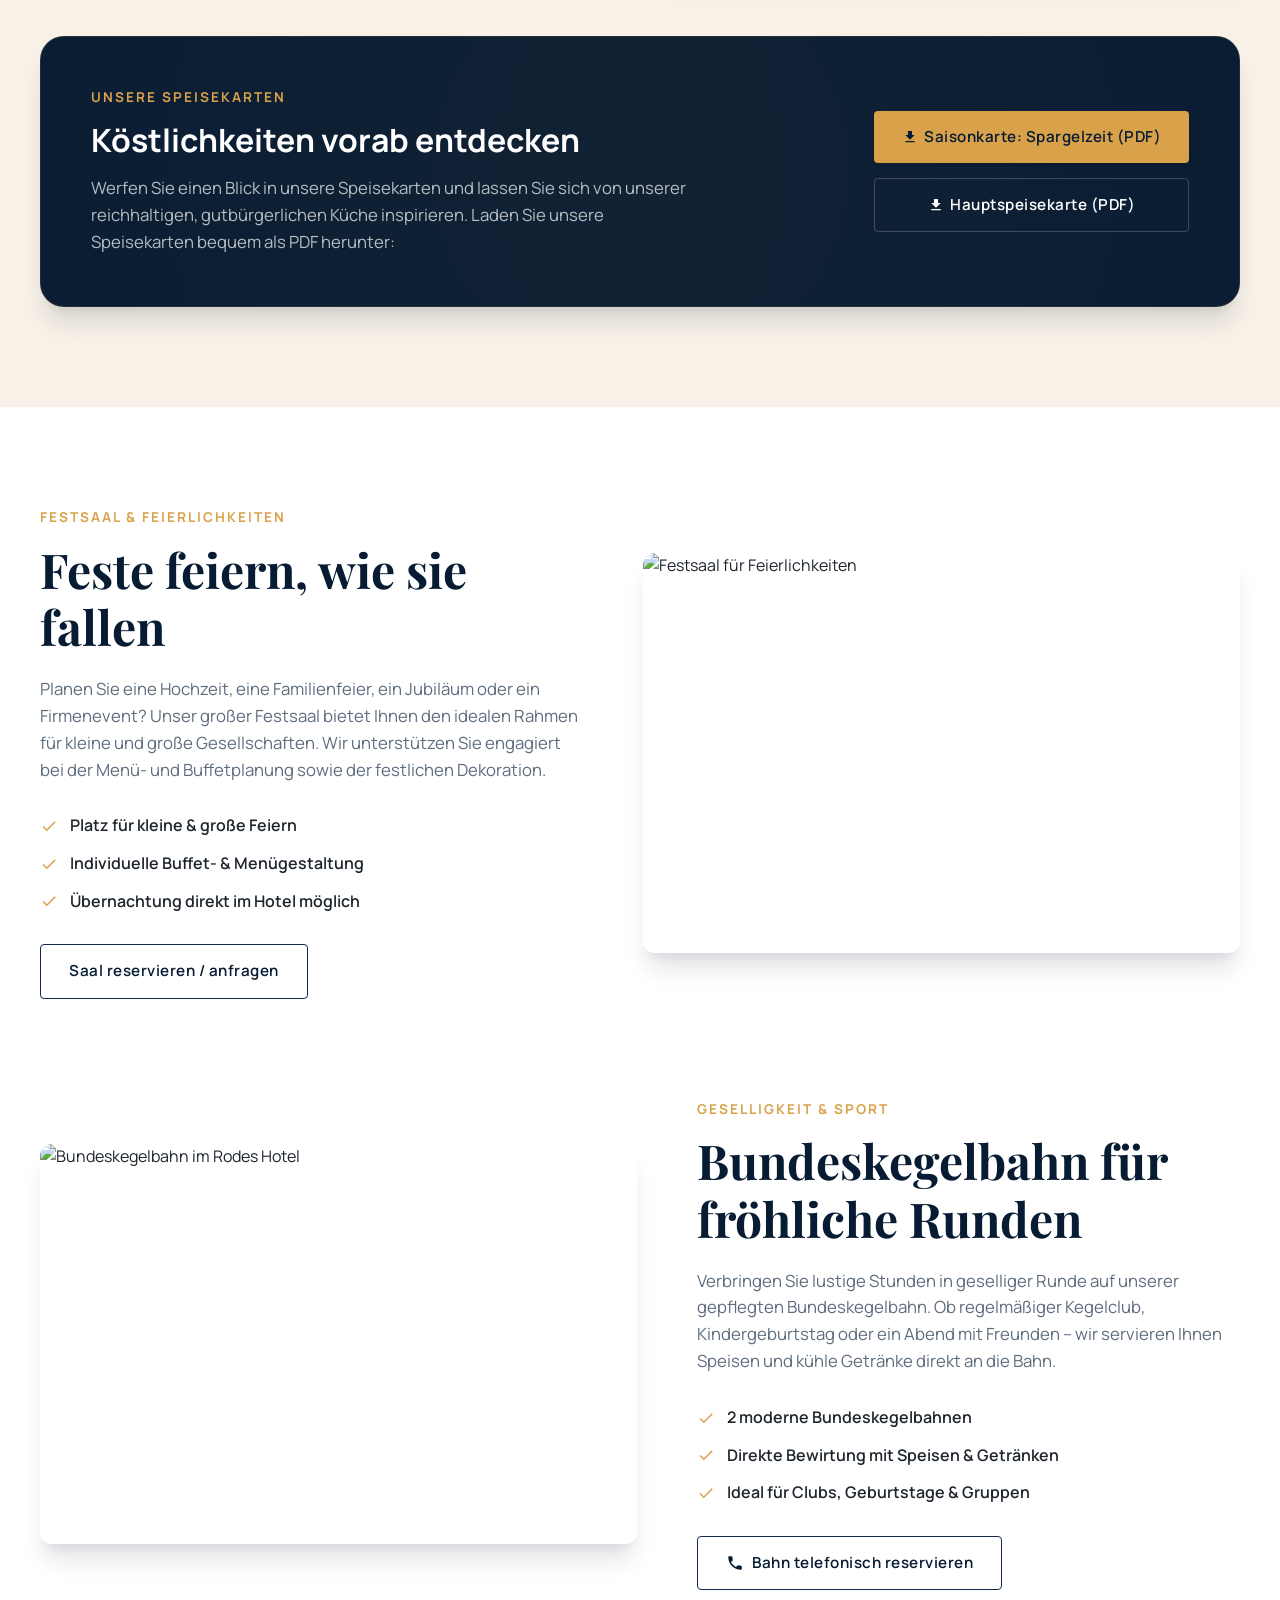
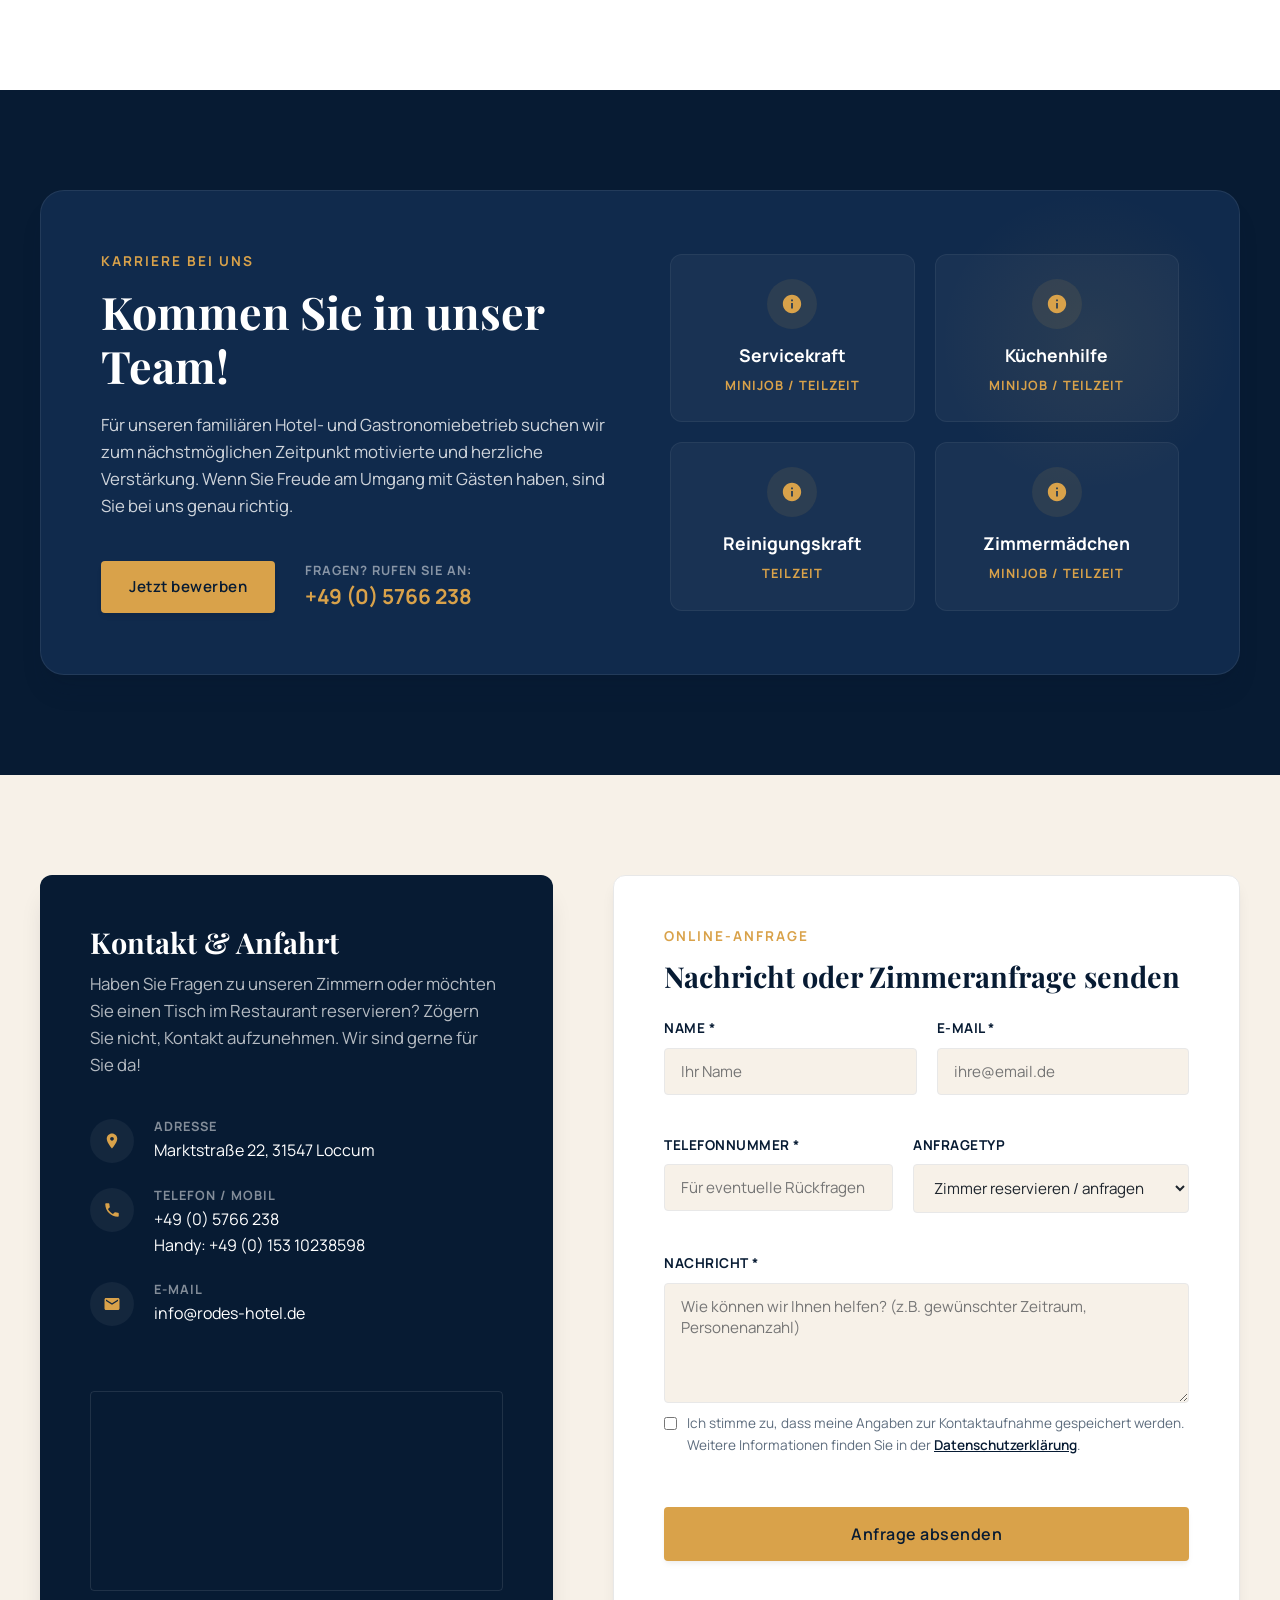
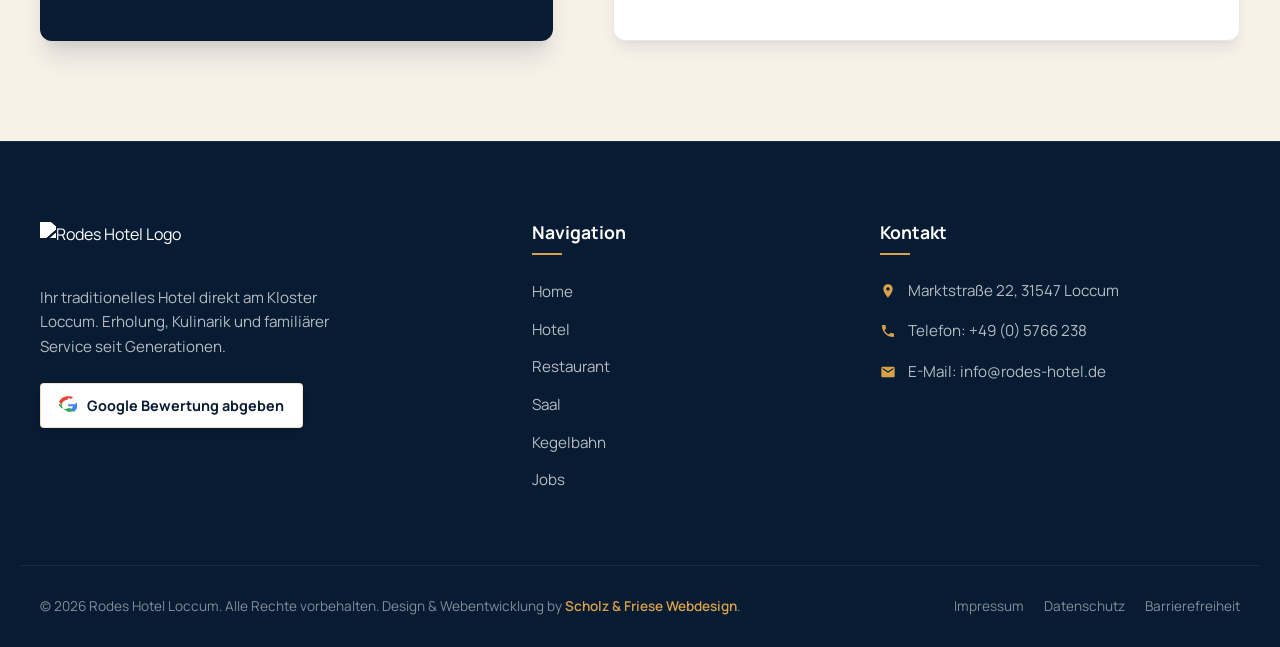
==== commit 15e1e652: "Remove August closure notices" ====
--- a/index.html
+++ b/index.html
@@ -77,14 +77,6 @@
        HEADER & NAVIGATION
        ========================================================================== */ -->
   <header class="main-header">
-    <div class="top-announcement-bar">
-      <div class="container top-announcement-container">
-        <span class="announcement-icon">
-          <svg viewBox="0 0 24 24" width="16" height="16" fill="currentColor"><path d="M12 2C6.48 2 2 6.48 2 12s4.48 10 10 10 10-4.48 10-10S17.52 2 12 2zm1 15h-2v-6h2v6zm0-8h-2V7h2v2z"/></svg>
-        </span>
-        <span><strong>Wichtiger Hinweis:</strong> Unser Restaurant bleibt vom <strong>3. bis 9. August</strong> geschlossen. (Hotel durchgehend geöffnet)</span>
-      </div>
-    </div>
     <div class="container header-container">
       <a href="#" class="logo-link" aria-label="Rodes Hotel Startseite">
         <!-- Using original cropped logo uploaded to R2 -->
@@ -372,17 +364,6 @@
         <h2 class="section-title" style="margin-top: 10px; margin-bottom: 20px;">Frische regionale Genüsse</h2>
         <p>In unserem gemütlichen Gastraum verwöhnen wir Sie mit liebevoll zubereiteten deutschen Gerichten und regionalen Spezialitäten. Ob nach einer Radtour am Weserradweg oder für ein feines Abendessen mit der Familie – bei uns schmecken Sie echte Tradition.</p>
         
-        <!-- Closure Notice Banner -->
-        <div class="closure-notice-box">
-          <svg class="closure-notice-icon" viewBox="0 0 24 24" xmlns="http://www.w3.org/2000/svg">
-            <path d="M12 2C6.48 2 2 6.48 2 12s4.48 10 10 10 10-4.48 10-10S17.52 2 12 2zm1 15h-2v-6h2v6zm0-8h-2V7h2v2z"/>
-          </svg>
-          <div class="closure-notice-text">
-            <strong>Wichtiger Hinweis zum Restaurantbetrieb:</strong><br>
-            Unser Restaurant bleibt vom <strong>3. bis 9. August</strong> geschlossen. Der Hotelbetrieb läuft wie gewohnt uneingeschränkt weiter. Ab dem 10. August sind wir wieder herzlich für Sie da!
-          </div>
-        </div>
-        
         <div class="chef-quote">
           „Wir vereinen traditionelle Rezepturen mit frischen Zutaten direkt aus unserer Region für ein ehrliches, unverfälschtes Geschmackserlebnis.“
         </div>
@@ -421,7 +402,7 @@
         <div class="menu-download-content">
           <span class="section-eyebrow">Unsere Speisekarten</span>
           <h3 class="menu-download-title">Köstlichkeiten vorab entdecken</h3>
-          <p class="menu-download-text">Werfen Sie einen Blick in unsere Speisekarten und lassen Sie sich von unserer reichhaltigen, gutbürgerlichen Küche inspirieren. Laden Sie unsere Speisekarten bequem als PDF herunter (<em>Hinweis: Restaurant vom 3.–9. August geschlossen</em>):</p>
+          <p class="menu-download-text">Werfen Sie einen Blick in unsere Speisekarten und lassen Sie sich von unserer reichhaltigen, gutbürgerlichen Küche inspirieren. Laden Sie unsere Speisekarten bequem als PDF herunter:</p>
         </div>
         <div class="menu-download-buttons">
           <a href="https://pub-b33108412309406a9a941ddc51e9a5b9.r2.dev/website-datein/Rodes-Hotel/spargelkarte.pdf" target="_blank" class="btn btn-primary">
--- a/style.css
+++ b/style.css
@@ -218,35 +218,8 @@
 }
 
 /* ==========================================================================
-   TOP ANNOUNCEMENT BAR & HEADER
+   HEADER & NAVIGATION
    ========================================================================== */
-.top-announcement-bar {
-  background: linear-gradient(90deg, #C58F37 0%, #D9A24A 50%, #C58F37 100%);
-  color: var(--color-primary-dark);
-  font-size: 0.85rem;
-  font-weight: 600;
-  padding: 8px 15px;
-  text-align: center;
-  border-bottom: 1px solid rgba(7, 27, 51, 0.15);
-  box-shadow: 0 2px 4px rgba(0, 0, 0, 0.1);
-  letter-spacing: 0.2px;
-}
-
-.top-announcement-container {
-  display: flex;
-  align-items: center;
-  justify-content: center;
-  gap: 8px;
-  flex-wrap: wrap;
-}
-
-.announcement-icon {
-  display: inline-flex;
-  align-items: center;
-  justify-content: center;
-  flex-shrink: 0;
-}
-
 .main-header {
   position: fixed;
   top: 0;
@@ -826,38 +799,6 @@
   padding-right: 20px;
 }
 
-/* Closure Notice / Special Operating Hours Banner */
-.closure-notice-box {
-  background-color: #FFF8EB;
-  border: 1px solid rgba(217, 162, 74, 0.4);
-  border-left: 4px solid var(--color-accent);
-  border-radius: var(--border-radius-sm);
-  padding: 16px 20px;
-  margin: 24px 0;
-  display: flex;
-  align-items: flex-start;
-  gap: 14px;
-  box-shadow: var(--shadow-sm);
-}
-
-.closure-notice-icon {
-  width: 24px;
-  height: 24px;
-  fill: var(--color-accent);
-  flex-shrink: 0;
-  margin-top: 2px;
-}
-
-.closure-notice-text {
-  font-size: 0.95rem;
-  line-height: 1.5;
-  color: var(--color-text-dark);
-}
-
-.closure-notice-text strong {
-  color: var(--color-primary-dark);
-}
-
 .chef-quote {
   border-left: 3px solid var(--color-accent);
   padding-left: 20px;
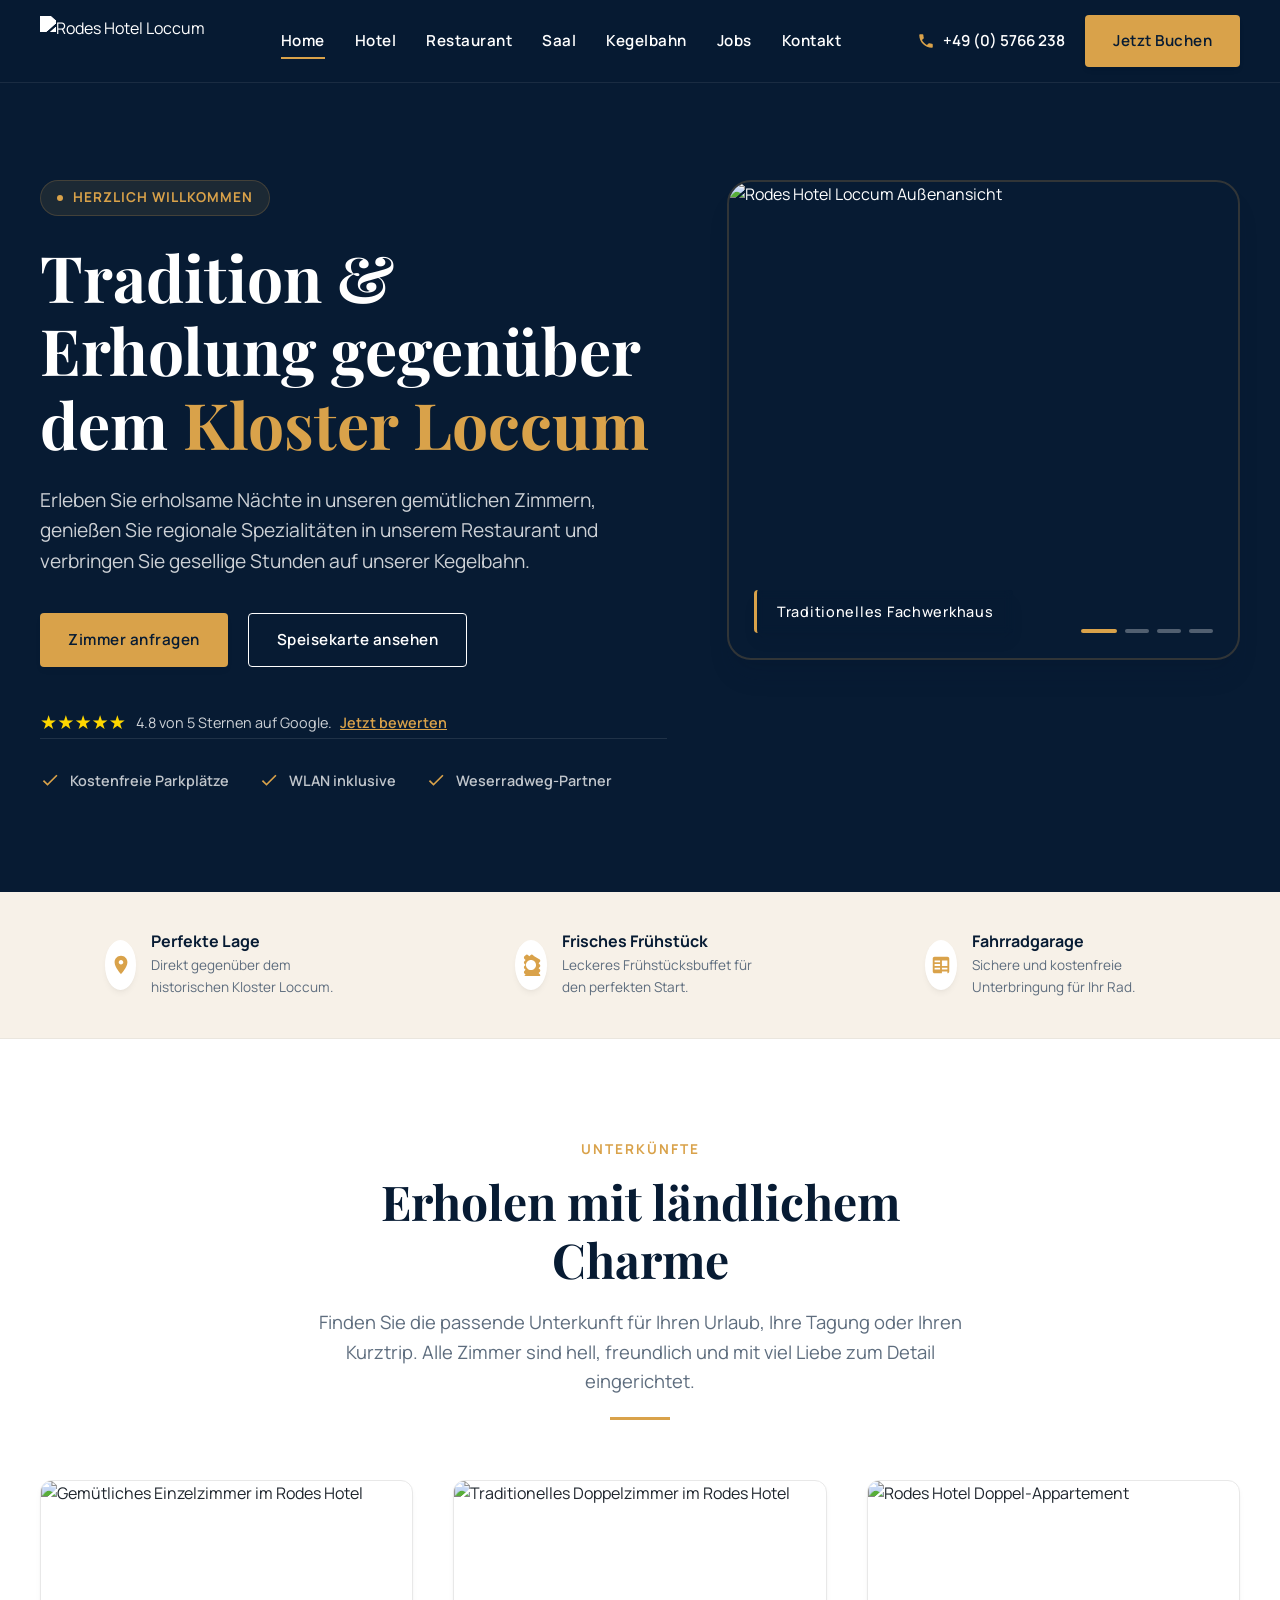
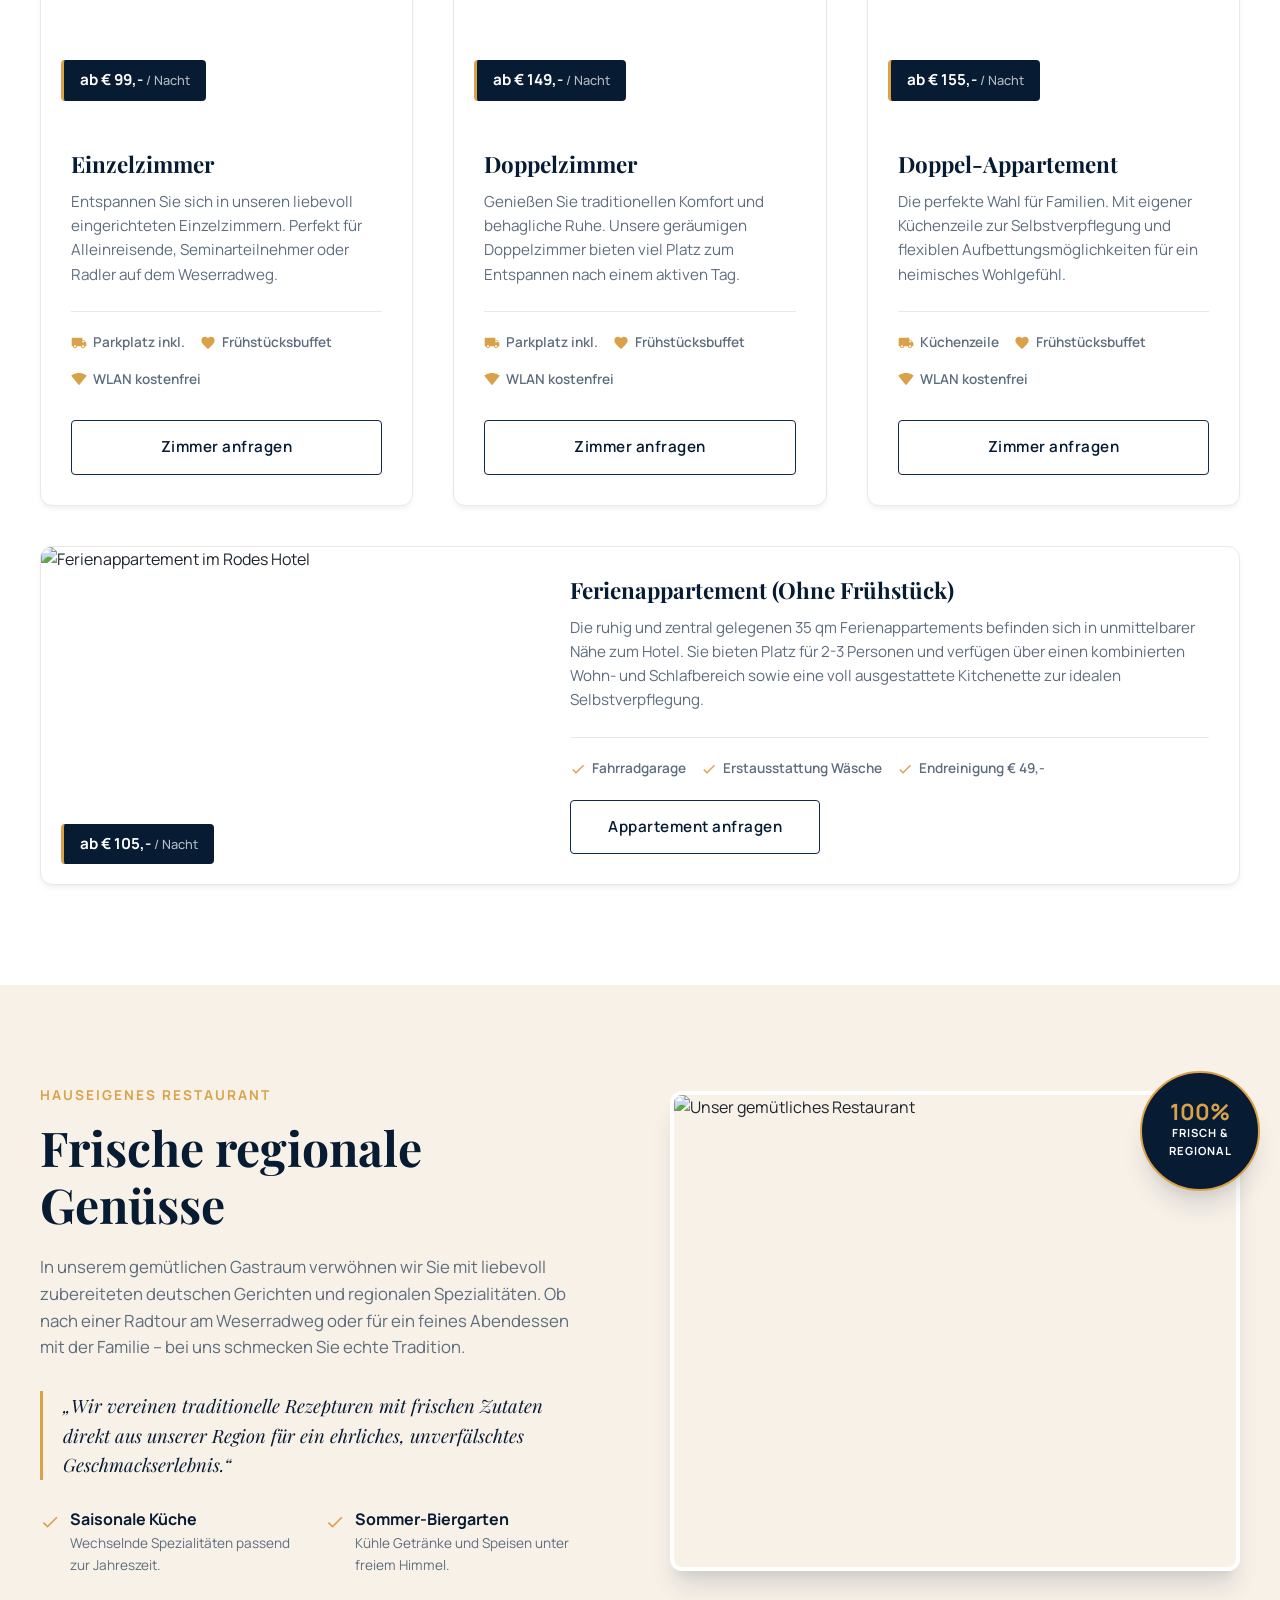
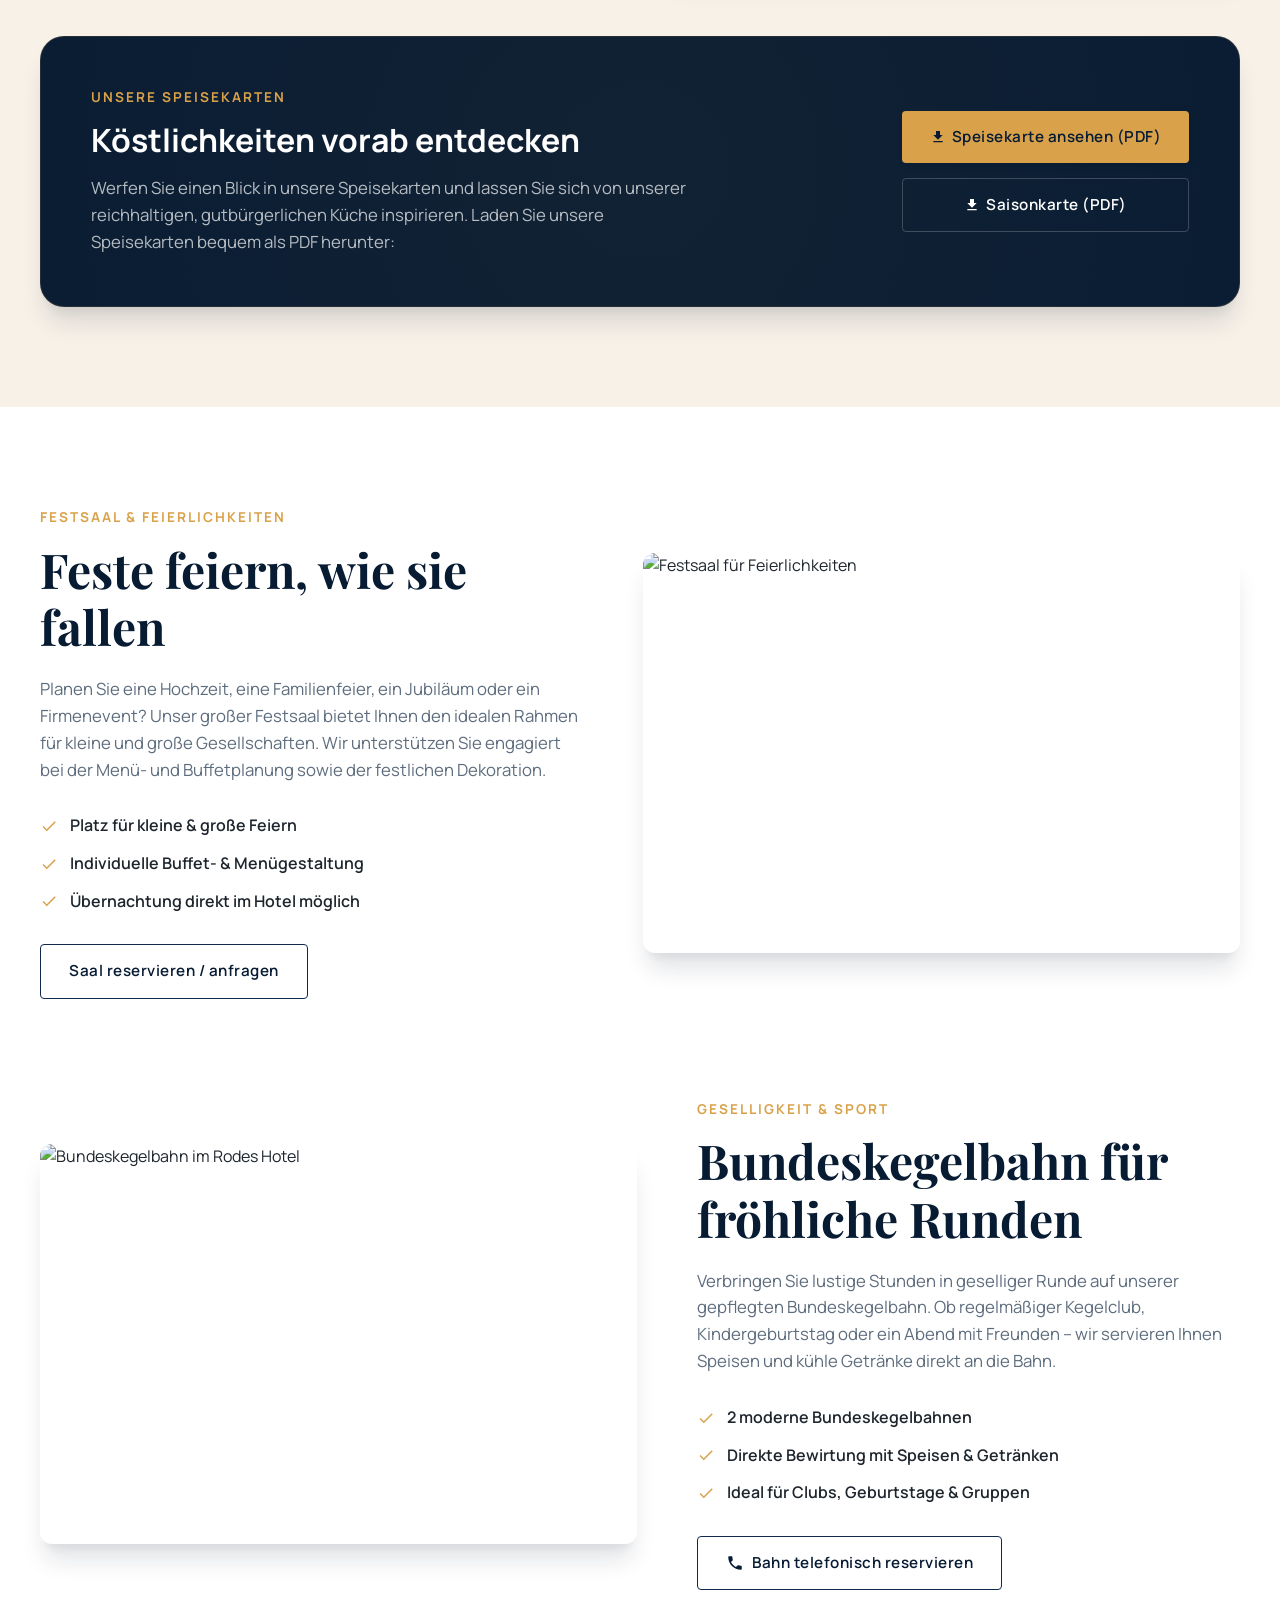
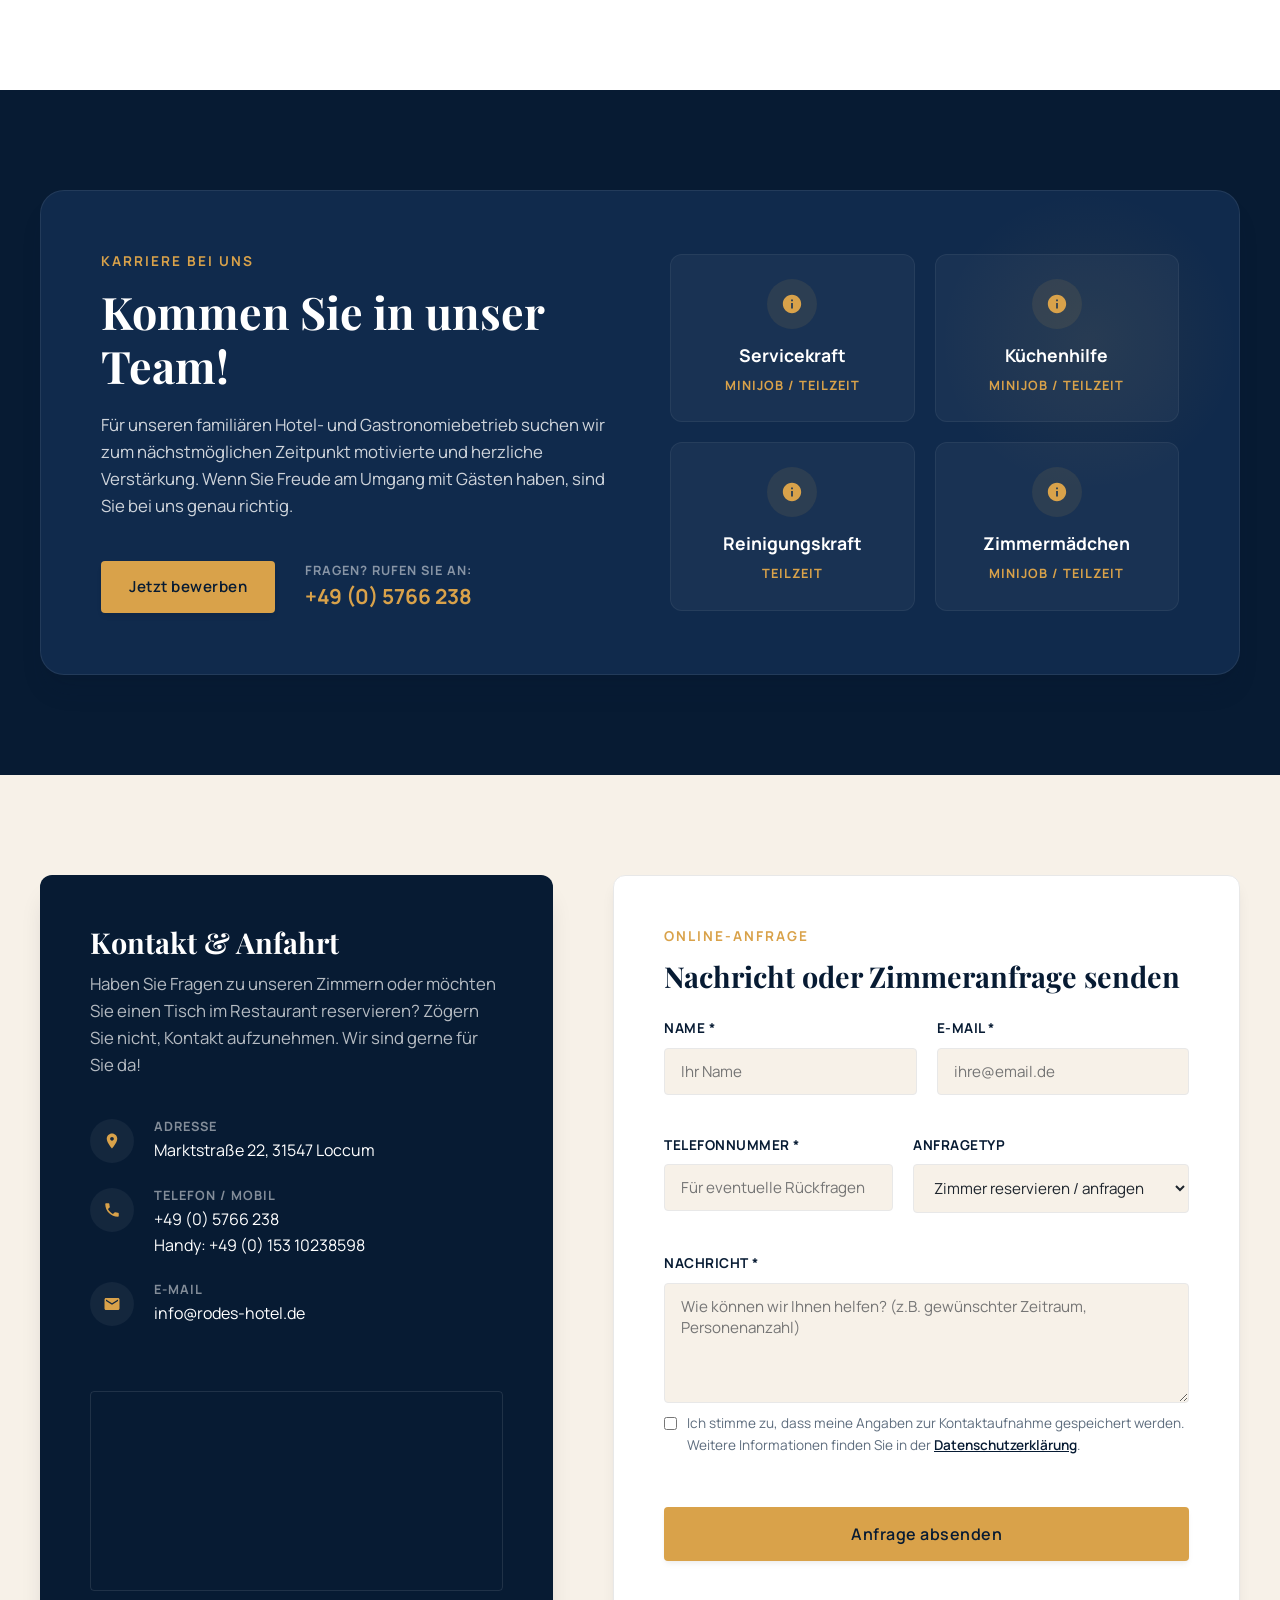
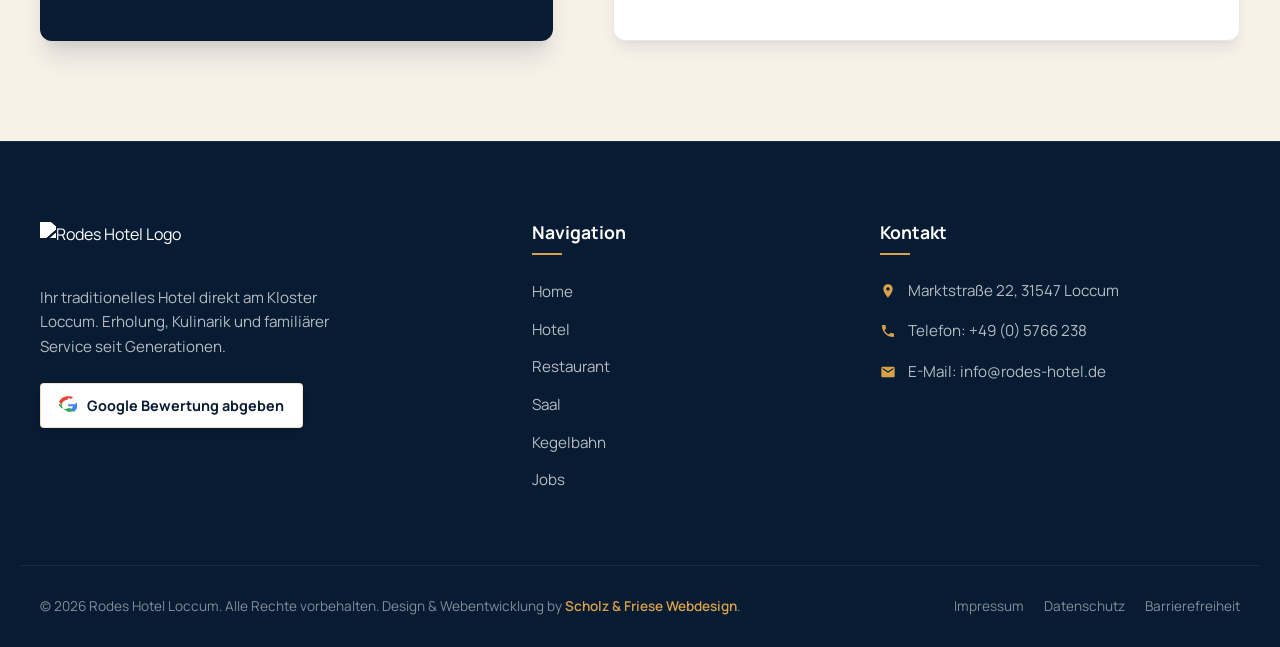
==== commit a5397144: "Update menu PDF to announcement 'Neue Speisekarte wird diese Woche verffentlicht'" ====
--- a/index.html
+++ b/index.html
@@ -405,17 +405,17 @@
           <p class="menu-download-text">Werfen Sie einen Blick in unsere Speisekarten und lassen Sie sich von unserer reichhaltigen, gutbürgerlichen Küche inspirieren. Laden Sie unsere Speisekarten bequem als PDF herunter:</p>
         </div>
         <div class="menu-download-buttons">
-          <a href="https://pub-b33108412309406a9a941ddc51e9a5b9.r2.dev/website-datein/Rodes-Hotel/spargelkarte.pdf" target="_blank" class="btn btn-primary">
+          <a href="https://pub-b33108412309406a9a941ddc51e9a5b9.r2.dev/website-datein/Rodes-Hotel/speisekarte.pdf" target="_blank" class="btn btn-primary">
             <svg viewBox="0 0 24 24" class="btn-icon" xmlns="http://www.w3.org/2000/svg">
               <path d="M19 9h-4V3H9v6H5l7 7 7-7zM5 18v2h14v-2H5z" fill="currentColor"/>
             </svg>
-            Saisonkarte: Spargelzeit (PDF)
+            Speisekarte ansehen (PDF)
           </a>
-          <a href="https://pub-b33108412309406a9a941ddc51e9a5b9.r2.dev/website-datein/Rodes-Hotel/speisekarte.pdf" target="_blank" class="btn btn-secondary" style="border-color: rgba(255,255,255,0.2); color: #fff;">
+          <a href="https://pub-b33108412309406a9a941ddc51e9a5b9.r2.dev/website-datein/Rodes-Hotel/spargelkarte.pdf" target="_blank" class="btn btn-secondary" style="border-color: rgba(255,255,255,0.2); color: #fff;">
             <svg viewBox="0 0 24 24" class="btn-icon" xmlns="http://www.w3.org/2000/svg">
               <path d="M19 9h-4V3H9v6H5l7 7 7-7zM5 18v2h14v-2H5z" fill="currentColor"/>
             </svg>
-            Hauptspeisekarte (PDF)
+            Saisonkarte (PDF)
           </a>
         </div>
       </div>
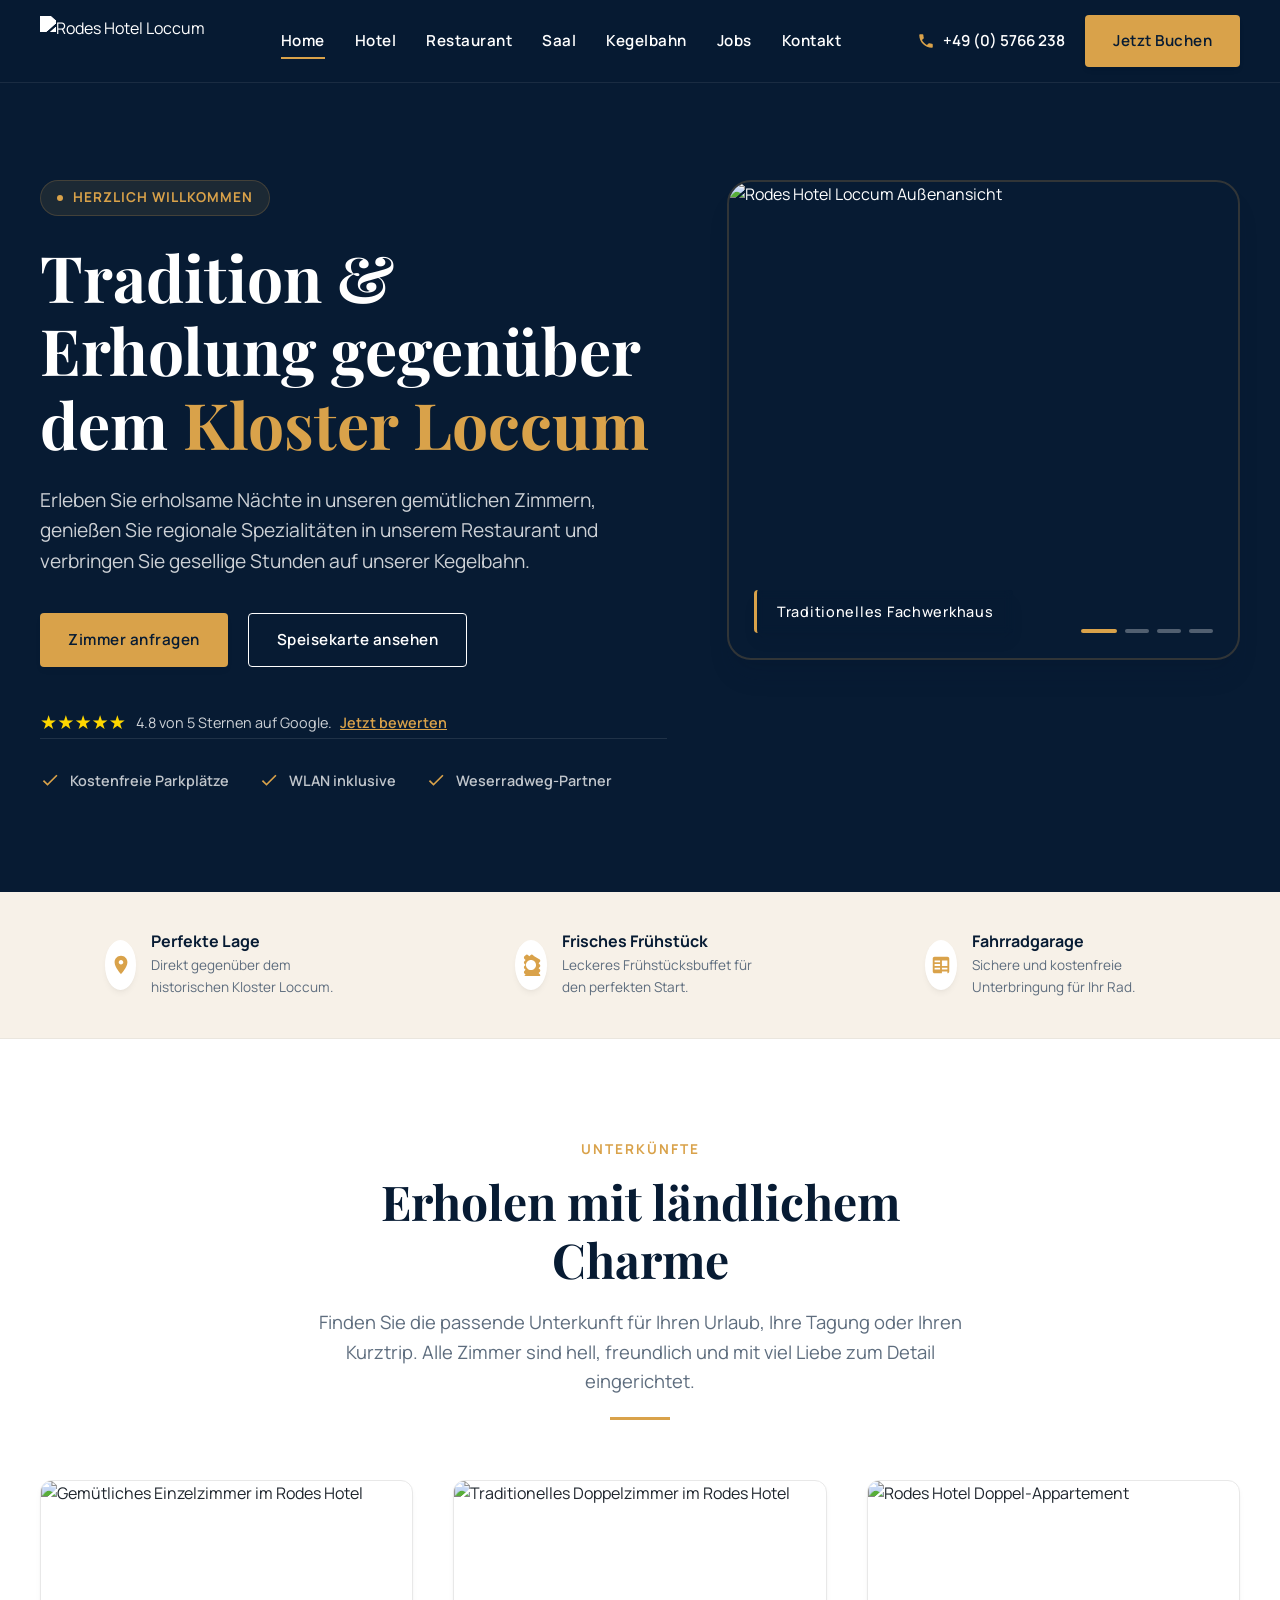
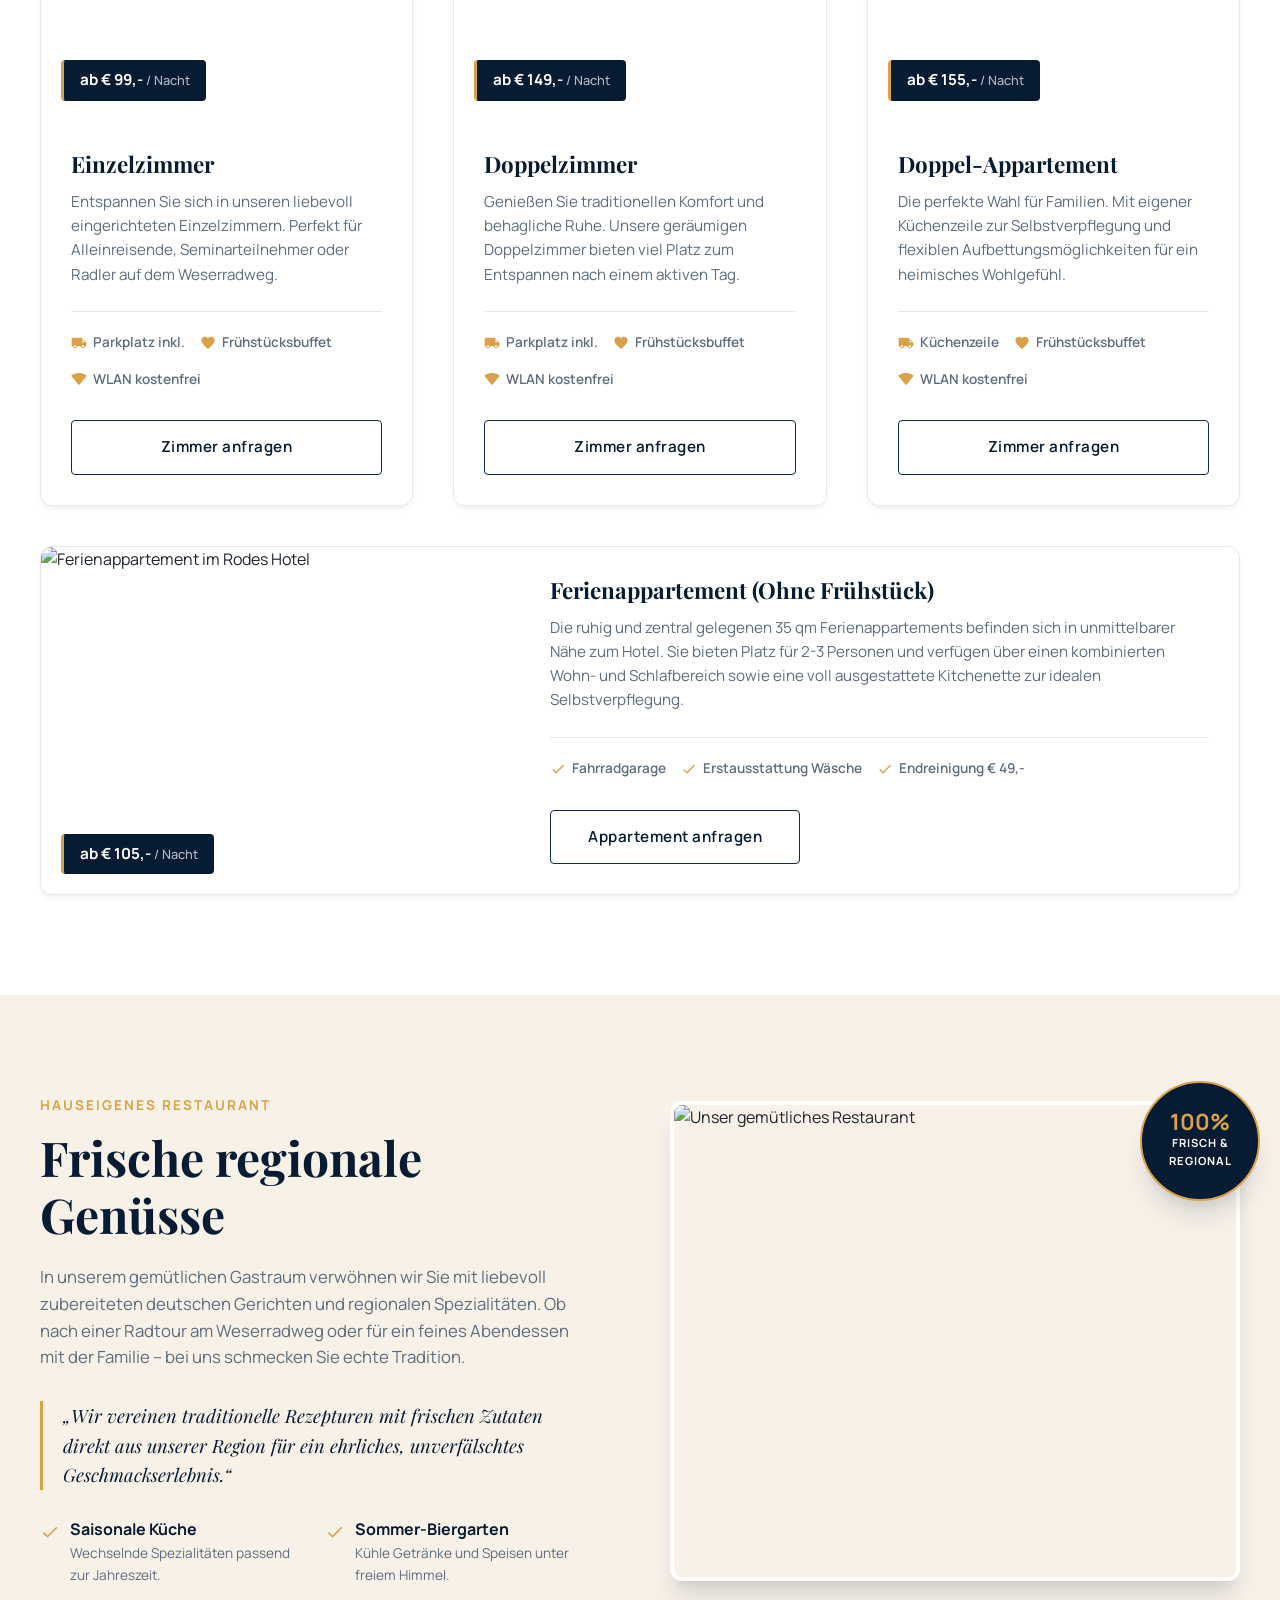
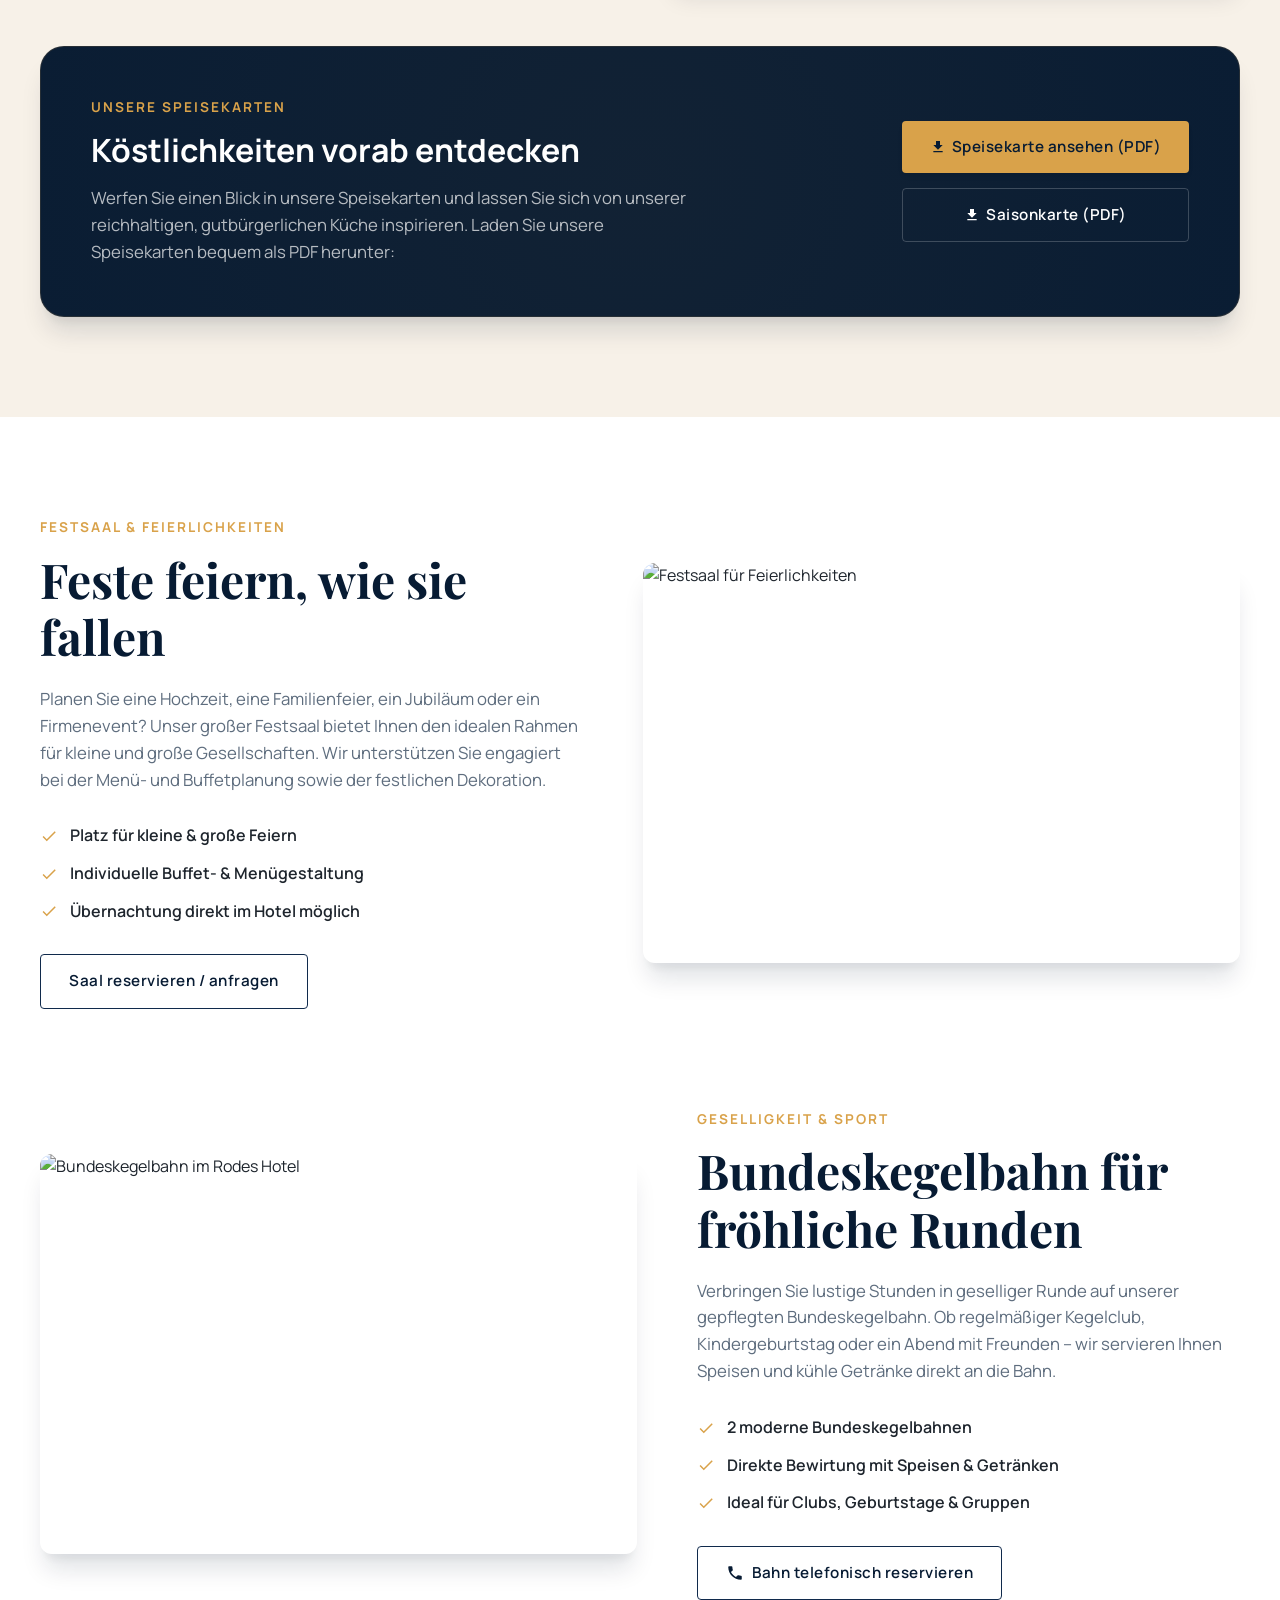
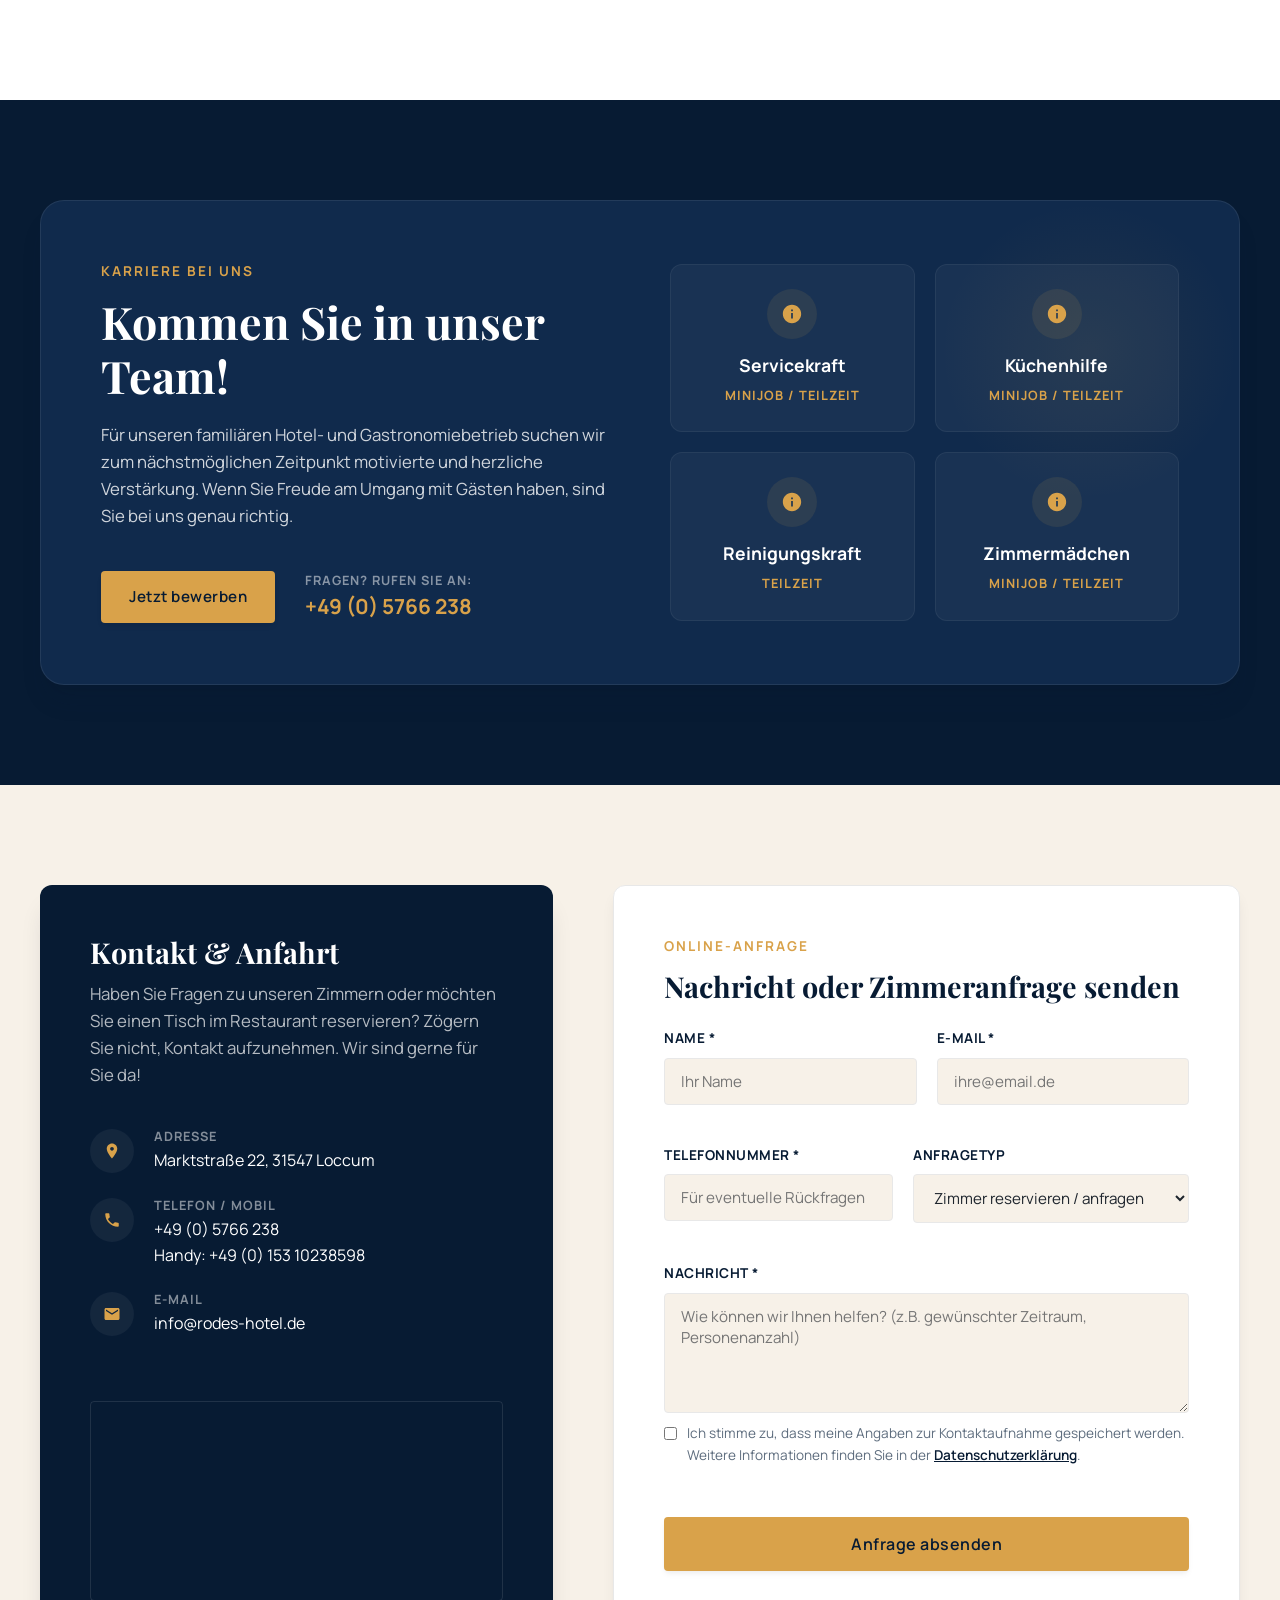
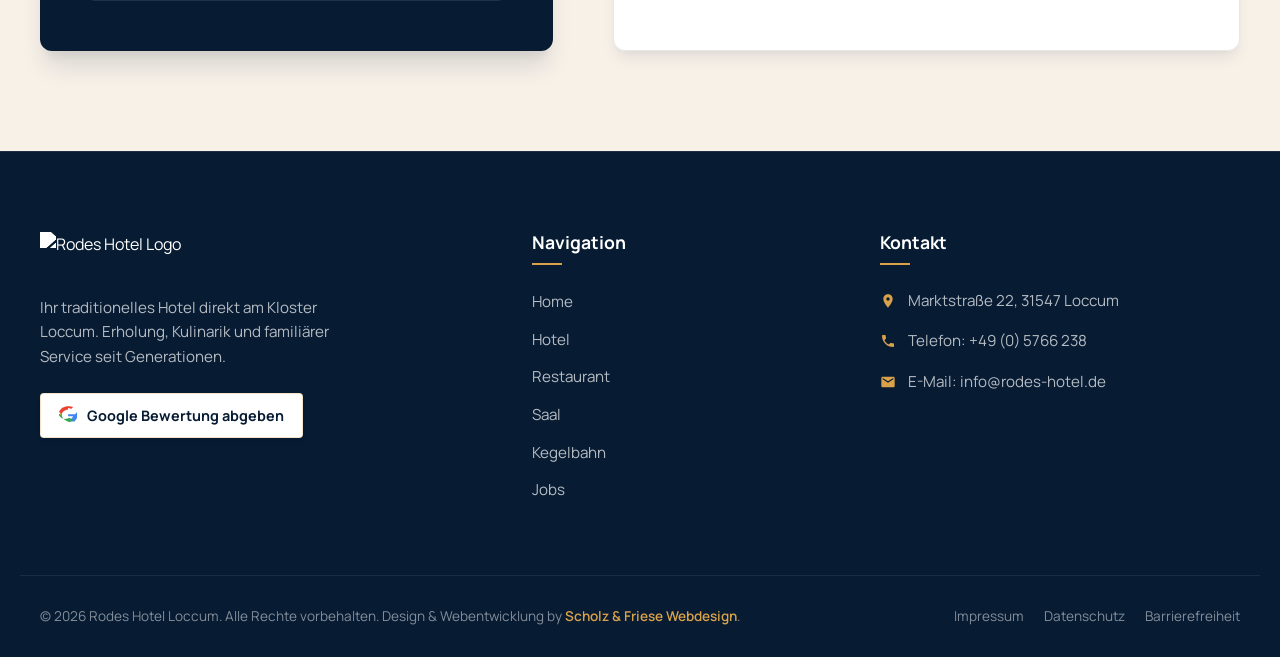
==== commit 975524d3: "Fix mobile horizontal overflow and link menu preview PDF" ====
--- a/index.html
+++ b/index.html
@@ -334,16 +334,16 @@
         </div>
       </div>
       
-      <!-- Optional Ferienappartement info box/card -->
-      <div class="room-card" style="margin-top: 40px; display: flex; flex-direction: row; flex-wrap: wrap;" data-aos="fade-up">
-        <div class="room-image-wrapper" style="flex: 1 1 350px; height: auto; min-height: 250px;">
-          <img src="https://pub-b33108412309406a9a941ddc51e9a5b9.r2.dev/website-datein/Rodes-Hotel/Rodes-Hotel-Ferienappartment.jpg" alt="Ferienappartement im Rodes Hotel" class="room-image" style="height: 100%; object-fit: cover;">
+      <!-- Ferienappartement info box/card -->
+      <div class="room-card room-card-featured" data-aos="fade-up">
+        <div class="room-image-wrapper">
+          <img src="https://pub-b33108412309406a9a941ddc51e9a5b9.r2.dev/website-datein/Rodes-Hotel/Rodes-Hotel-Ferienappartment.jpg" alt="Ferienappartement im Rodes Hotel" class="room-image">
           <div class="room-price-tag">ab € 105,- <span>/ Nacht</span></div>
         </div>
-        <div class="room-content" style="flex: 2 1 400px; justify-content: center;">
+        <div class="room-content">
           <h3 class="room-title">Ferienappartement (Ohne Frühstück)</h3>
           <p class="room-description">Die ruhig und zentral gelegenen 35 qm Ferienappartements befinden sich in unmittelbarer Nähe zum Hotel. Sie bieten Platz für 2-3 Personen und verfügen über einen kombinierten Wohn- und Schlafbereich sowie eine voll ausgestattete Kitchenette zur idealen Selbstverpflegung.</p>
-          <div class="room-amenities" style="margin-bottom: 20px;">
+          <div class="room-amenities">
             <div class="amenity-item"><svg viewBox="0 0 24 24" xmlns="http://www.w3.org/2000/svg"><path d="M9 16.17L4.83 12l-1.42 1.41L9 19 21 7l-1.41-1.41z"/></svg> Fahrradgarage</div>
             <div class="amenity-item"><svg viewBox="0 0 24 24" xmlns="http://www.w3.org/2000/svg"><path d="M9 16.17L4.83 12l-1.42 1.41L9 19 21 7l-1.41-1.41z"/></svg> Erstausstattung Wäsche</div>
             <div class="amenity-item"><svg viewBox="0 0 24 24" xmlns="http://www.w3.org/2000/svg"><path d="M9 16.17L4.83 12l-1.42 1.41L9 19 21 7l-1.41-1.41z"/></svg> Endreinigung € 49,-</div>
@@ -405,13 +405,13 @@
           <p class="menu-download-text">Werfen Sie einen Blick in unsere Speisekarten und lassen Sie sich von unserer reichhaltigen, gutbürgerlichen Küche inspirieren. Laden Sie unsere Speisekarten bequem als PDF herunter:</p>
         </div>
         <div class="menu-download-buttons">
-          <a href="https://pub-b33108412309406a9a941ddc51e9a5b9.r2.dev/website-datein/Rodes-Hotel/speisekarte.pdf" target="_blank" class="btn btn-primary">
+          <a href="https://pub-b33108412309406a9a941ddc51e9a5b9.r2.dev/website-datein/Rodes-Hotel/speisekarte_neu.pdf" target="_blank" class="btn btn-primary">
             <svg viewBox="0 0 24 24" class="btn-icon" xmlns="http://www.w3.org/2000/svg">
               <path d="M19 9h-4V3H9v6H5l7 7 7-7zM5 18v2h14v-2H5z" fill="currentColor"/>
             </svg>
             Speisekarte ansehen (PDF)
           </a>
-          <a href="https://pub-b33108412309406a9a941ddc51e9a5b9.r2.dev/website-datein/Rodes-Hotel/spargelkarte.pdf" target="_blank" class="btn btn-secondary" style="border-color: rgba(255,255,255,0.2); color: #fff;">
+          <a href="https://pub-b33108412309406a9a941ddc51e9a5b9.r2.dev/website-datein/Rodes-Hotel/speisekarte_neu.pdf" target="_blank" class="btn btn-secondary" style="border-color: rgba(255,255,255,0.2); color: #fff;">
             <svg viewBox="0 0 24 24" class="btn-icon" xmlns="http://www.w3.org/2000/svg">
               <path d="M19 9h-4V3H9v6H5l7 7 7-7zM5 18v2h14v-2H5z" fill="currentColor"/>
             </svg>
--- a/style.css
+++ b/style.css
@@ -20,8 +20,8 @@
   
   /* Layout & Spacing */
   --container-width: 1240px;
-  --section-padding: 100px 20px;
-  --section-padding-mobile: 60px 15px;
+  --section-padding: 100px 0;
+  --section-padding-mobile: 60px 0;
   --border-radius-sm: 4px;
   --border-radius-md: 12px;
   --border-radius-lg: 24px;
@@ -49,6 +49,9 @@
   scroll-padding-top: 90px; /* Offset for sticky header */
   -webkit-font-smoothing: antialiased;
   -moz-osx-font-smoothing: grayscale;
+  overflow-x: hidden;
+  max-width: 100%;
+  width: 100%;
 }
 
 body {
@@ -57,6 +60,15 @@
   color: var(--color-text-dark);
   line-height: 1.6;
   overflow-x: hidden;
+  max-width: 100%;
+  width: 100%;
+  position: relative;
+}
+
+@supports (overflow-x: clip) {
+  html, body {
+    overflow-x: clip;
+  }
 }
 
 /* Custom Scrollbar */
@@ -109,11 +121,18 @@
 section {
   padding: var(--section-padding);
   position: relative;
+  overflow: hidden;
 }
 
 @media (max-width: 768px) {
   section {
     padding: var(--section-padding-mobile);
+  }
+  
+  /* Prevent horizontal transform overflow from AOS animations on mobile */
+  [data-aos="fade-left"],
+  [data-aos="fade-right"] {
+    transform: none !important;
   }
 }
 
@@ -781,6 +800,41 @@
   width: 100%;
 }
 
+/* Featured Room Card (Ferienappartement) */
+.room-card-featured {
+  margin-top: 40px;
+  display: flex;
+  flex-direction: row;
+  width: 100%;
+}
+
+.room-card-featured .room-image-wrapper {
+  flex: 1 1 40%;
+  min-height: 280px;
+  height: auto;
+}
+
+.room-card-featured .room-content {
+  flex: 1 1 60%;
+  justify-content: center;
+}
+
+@media (max-width: 900px) {
+  .room-card-featured {
+    flex-direction: column;
+  }
+  .room-card-featured .room-image-wrapper {
+    flex: none;
+    height: 240px;
+    width: 100%;
+  }
+  .room-card-featured .room-content {
+    flex: none;
+    width: 100%;
+    padding: 24px 20px;
+  }
+}
+
 /* ==========================================================================
    RESTAURANT SECTION
    ========================================================================== */
@@ -900,6 +954,22 @@
     height: 380px;
     width: 100%;
   }
+
+  .restaurant-badge {
+    top: 15px;
+    right: 15px;
+    width: 95px;
+    height: 95px;
+    padding: 12px;
+  }
+
+  .restaurant-badge span:first-child {
+    font-size: 1.15rem;
+  }
+
+  .restaurant-badge span:last-child {
+    font-size: 0.65rem;
+  }
 }
 
 /* ==========================================================================
@@ -1000,6 +1070,7 @@
   border: 1px solid rgba(255, 255, 255, 0.08);
   box-shadow: var(--shadow-lg);
   position: relative;
+  overflow: hidden;
 }
 
 .jobs-card::after {
@@ -1680,6 +1751,9 @@
    MOBILE LAYOUT EXTRA OPTIMIZATIONS
    ========================================================================== */
 @media (max-width: 580px) {
+  .container {
+    padding: 0 16px;
+  }
   .phone-action {
     width: 40px;
     height: 40px;
@@ -1714,32 +1788,69 @@
   .hero-slider-container {
     height: 300px !important;
   }
+  .slide-caption {
+    left: 15px;
+    bottom: 15px;
+    padding: 6px 12px;
+    font-size: 0.8rem;
+    max-width: calc(100% - 110px);
+  }
+  .slider-indicators {
+    right: 15px;
+    bottom: 15px;
+  }
   .hero-trust {
     flex-direction: column;
     align-items: center;
     gap: 15px;
     padding-top: 20px;
   }
+  .trust-bar-flex {
+    flex-direction: column;
+    align-items: flex-start;
+    max-width: 280px;
+    margin: 0 auto;
+    gap: 20px;
+  }
+  .trust-bar-item {
+    max-width: 100%;
+  }
   .restaurant-image-main {
     height: 280px !important;
   }
   .menu-download-box {
-    padding: 30px 20px;
+    padding: 30px 16px;
     gap: 20px;
   }
   .menu-download-title {
     font-size: 1.6rem;
+  }
+  .menu-download-buttons .btn {
+    width: 100%;
+    padding: 14px 16px;
+    font-size: 0.9rem;
+  }
+  .jobs-card {
+    padding: 30px 20px;
   }
   .hero-review-badge {
     justify-content: center;
     flex-wrap: wrap;
     text-align: center;
   }
+  .google-review-btn {
+    max-width: 100%;
+    box-sizing: border-box;
+  }
   .footer-legal-links {
     justify-content: center;
     flex-wrap: wrap;
     gap: 15px;
   }
+  .cf-turnstile {
+    max-width: 100%;
+    overflow: hidden;
+  }
 }
 
 @media (max-width: 380px) {
@@ -1750,7 +1861,10 @@
     padding: 24px 15px;
   }
   .btn {
-    padding: 12px 16px;
-    font-size: 0.9rem;
-  }
-}
+    padding: 12px 14px;
+    font-size: 0.88rem;
+  }
+  .menu-download-box {
+    padding: 24px 12px;
+  }
+}
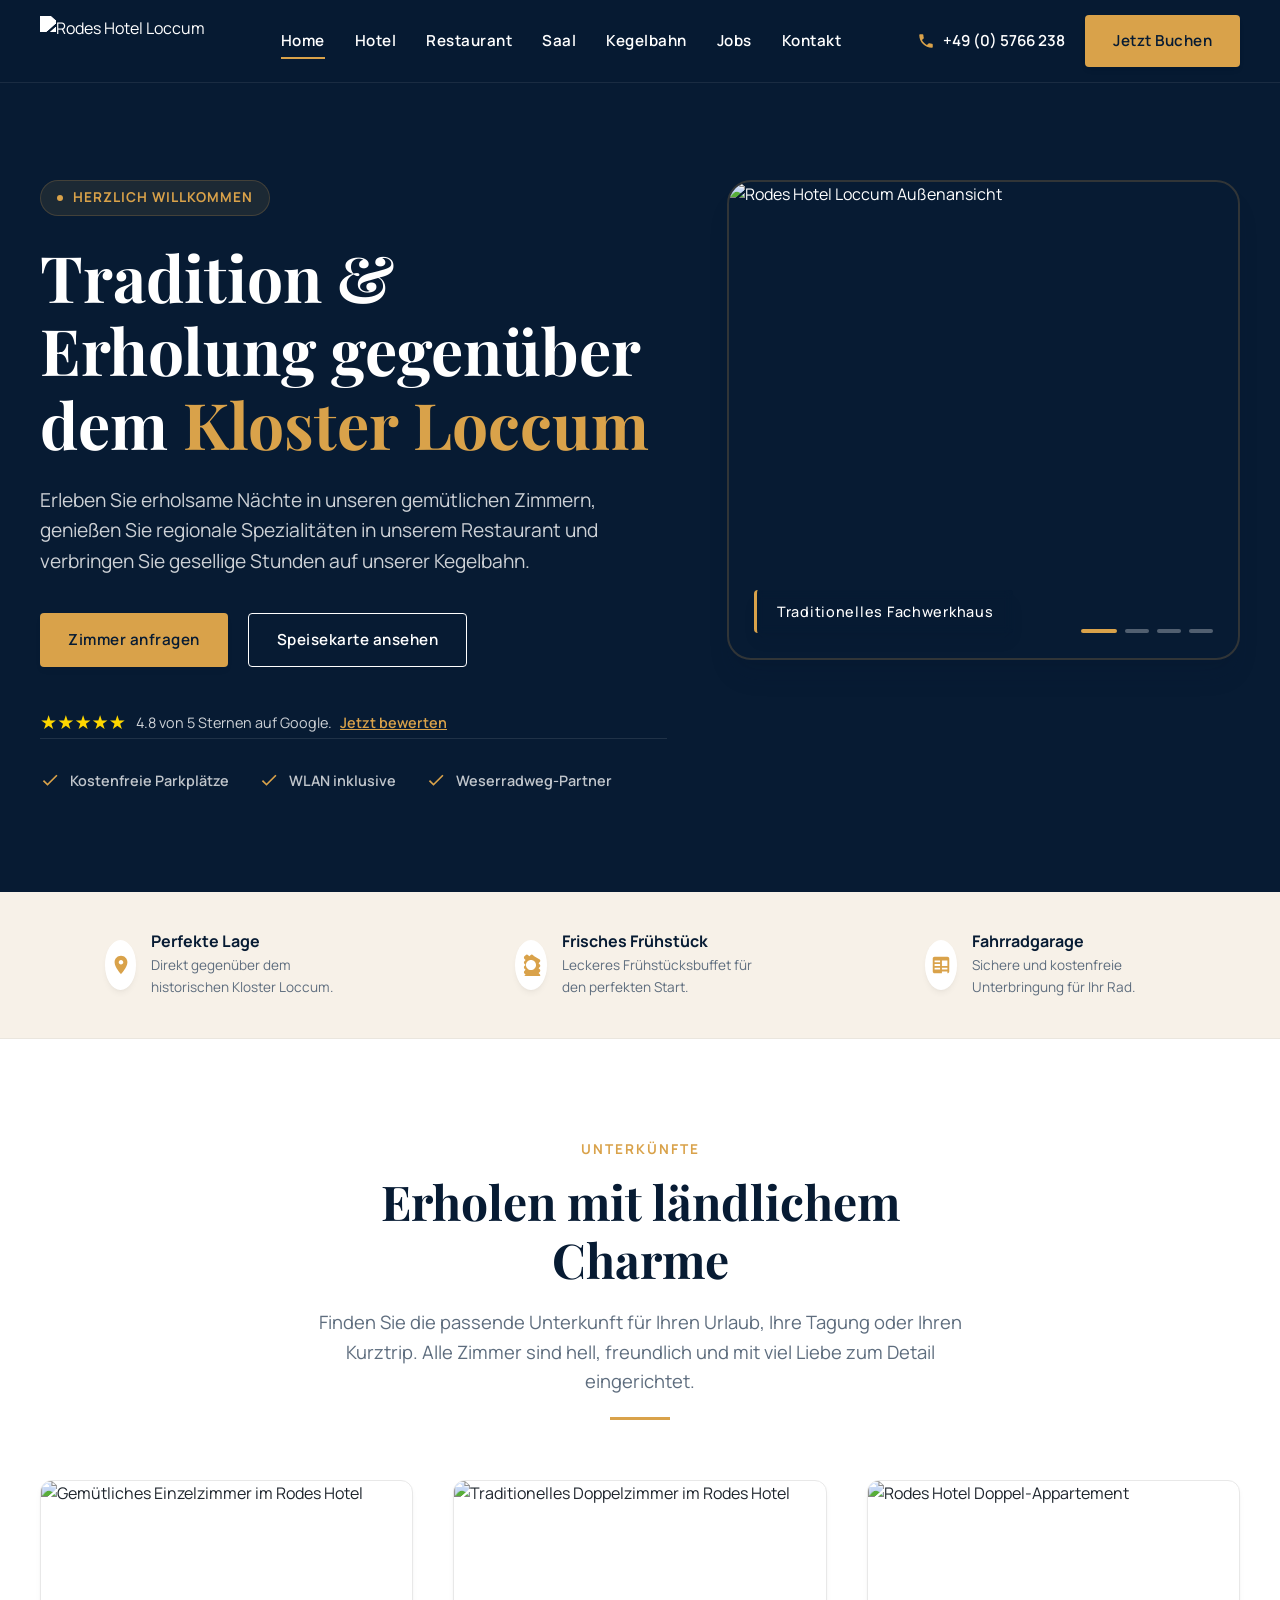
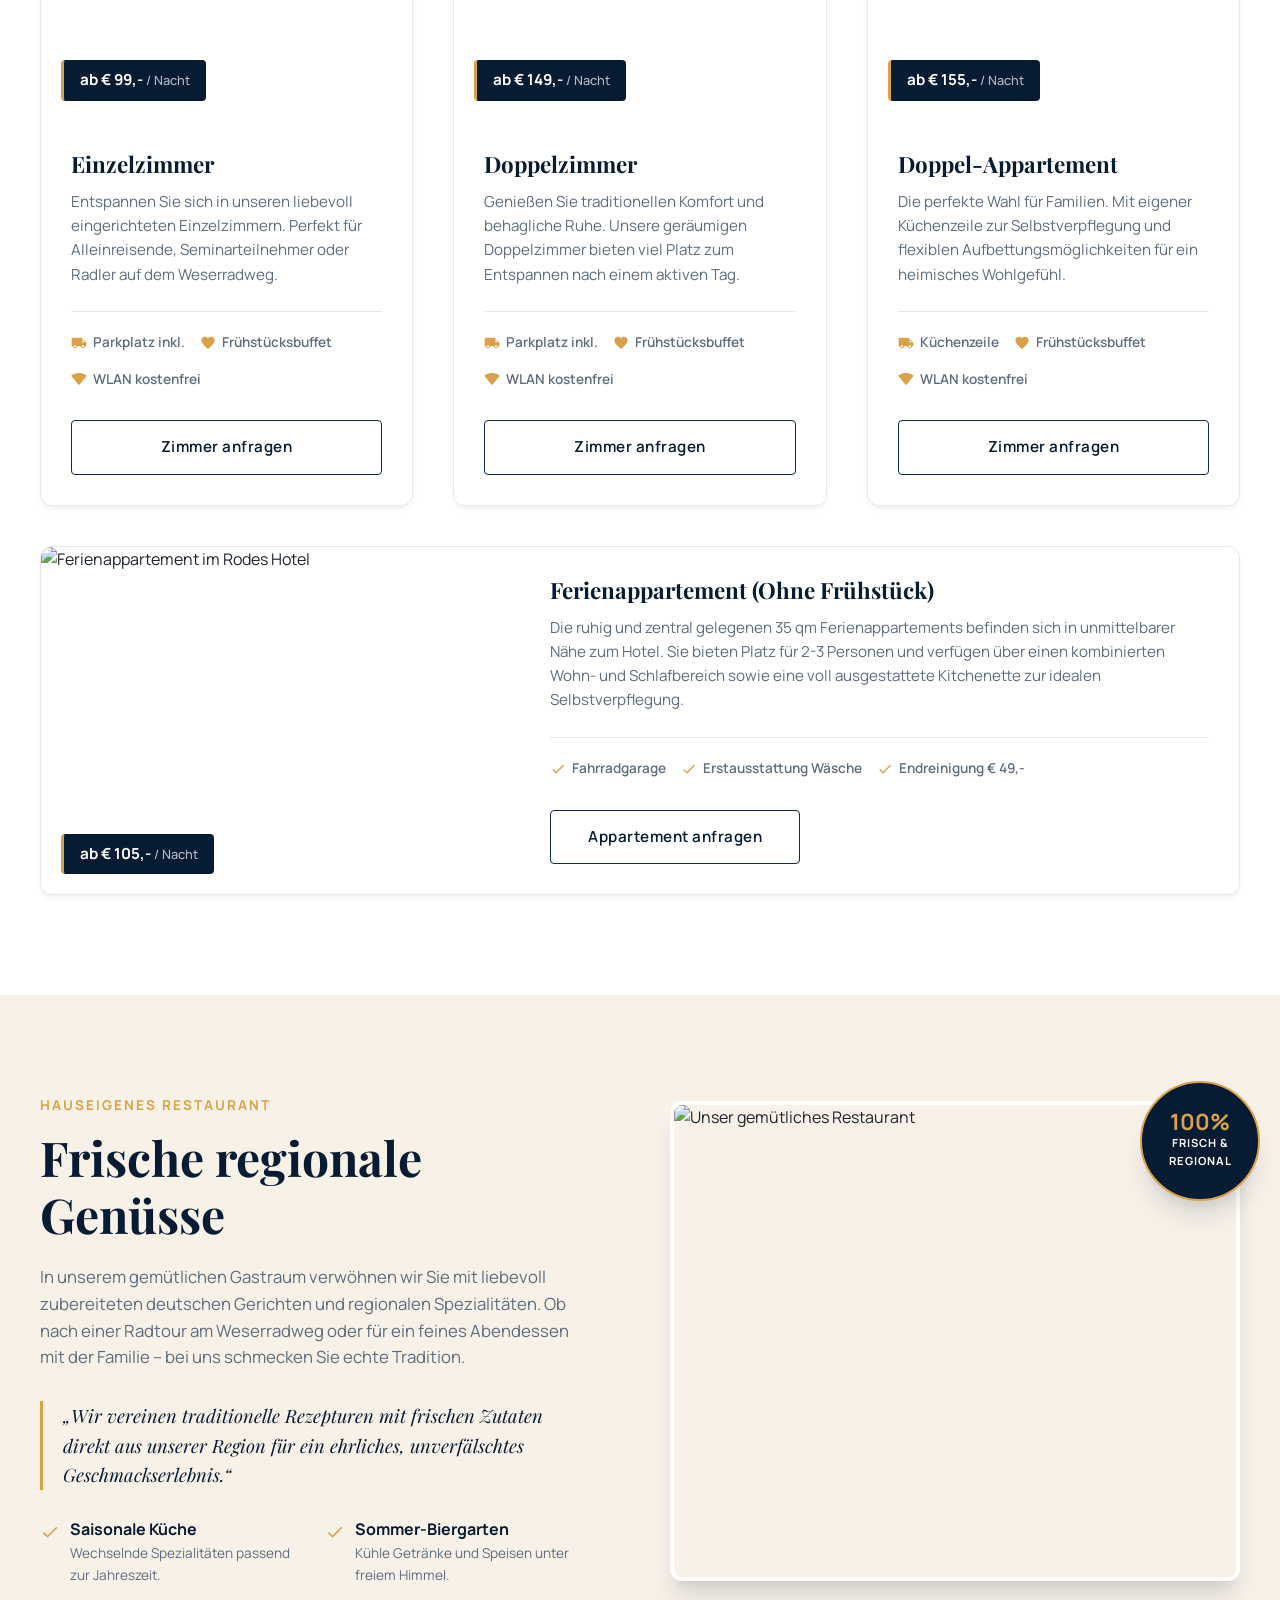
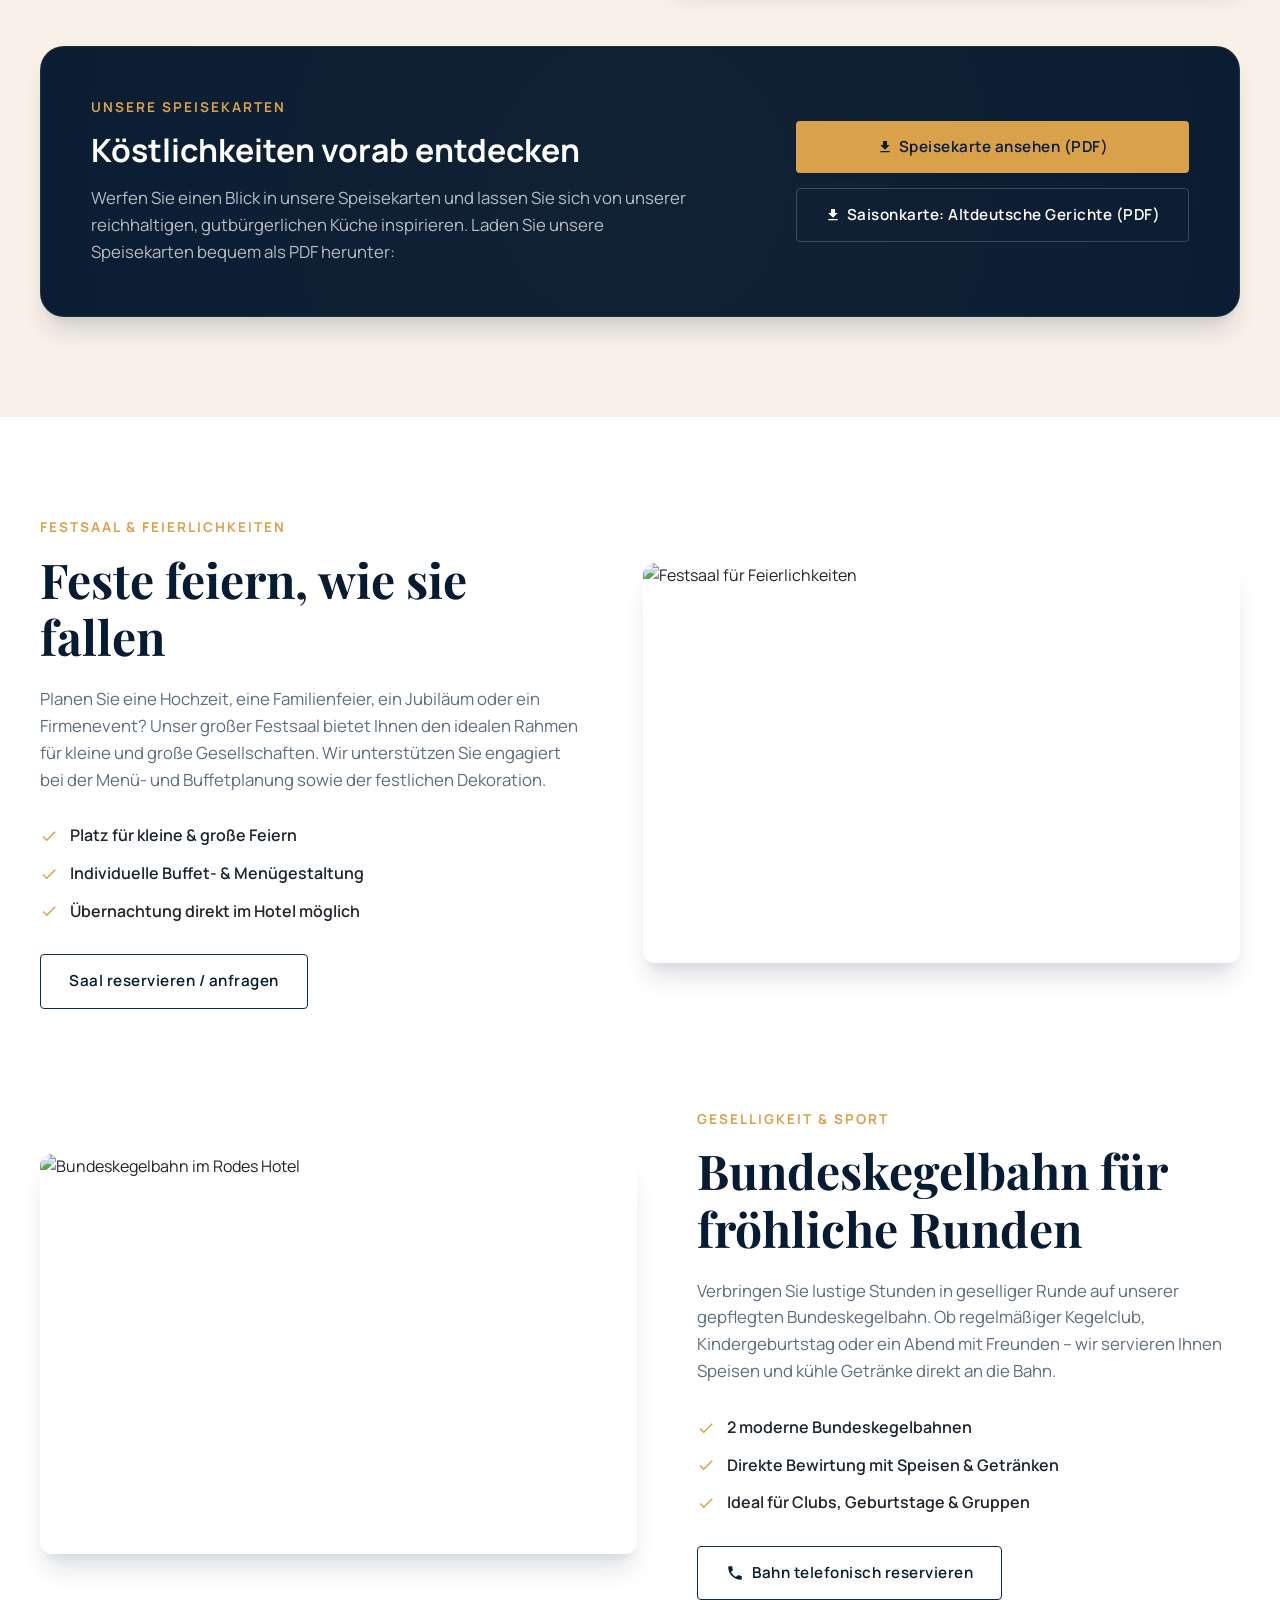
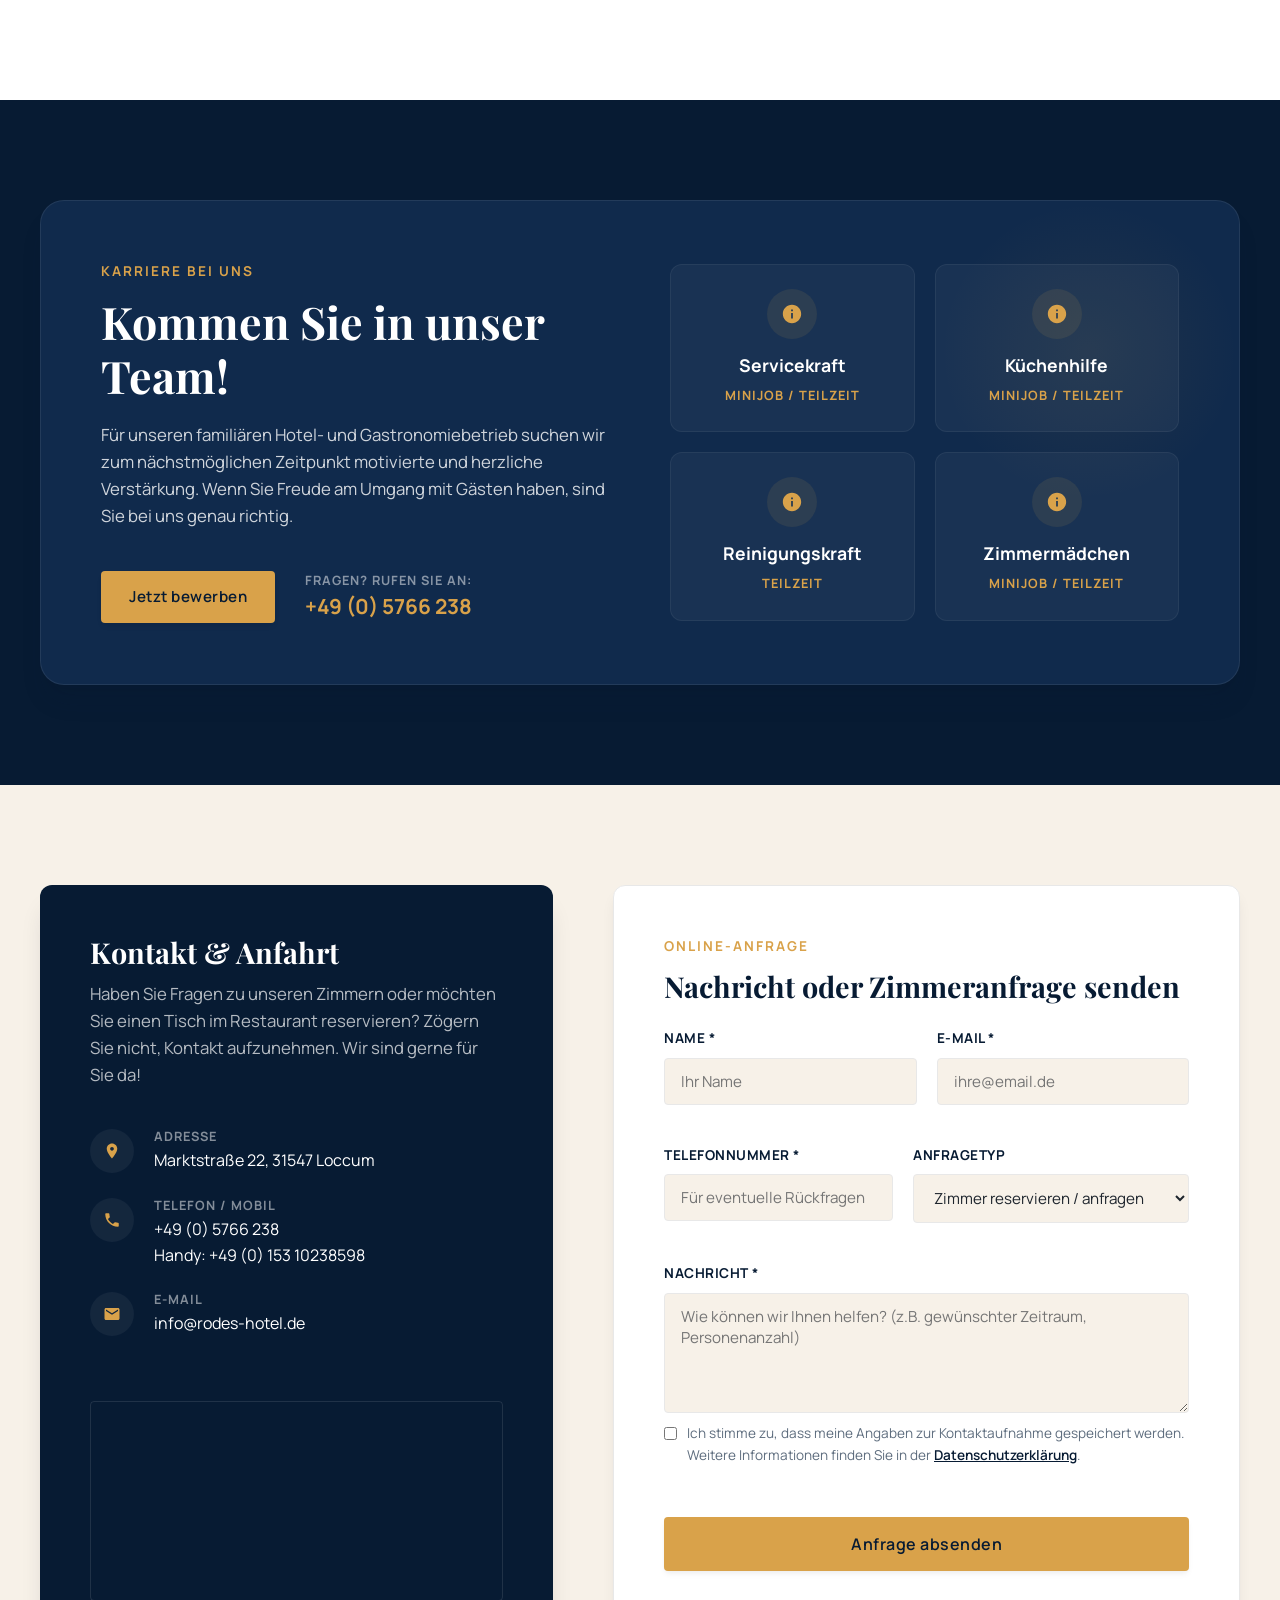
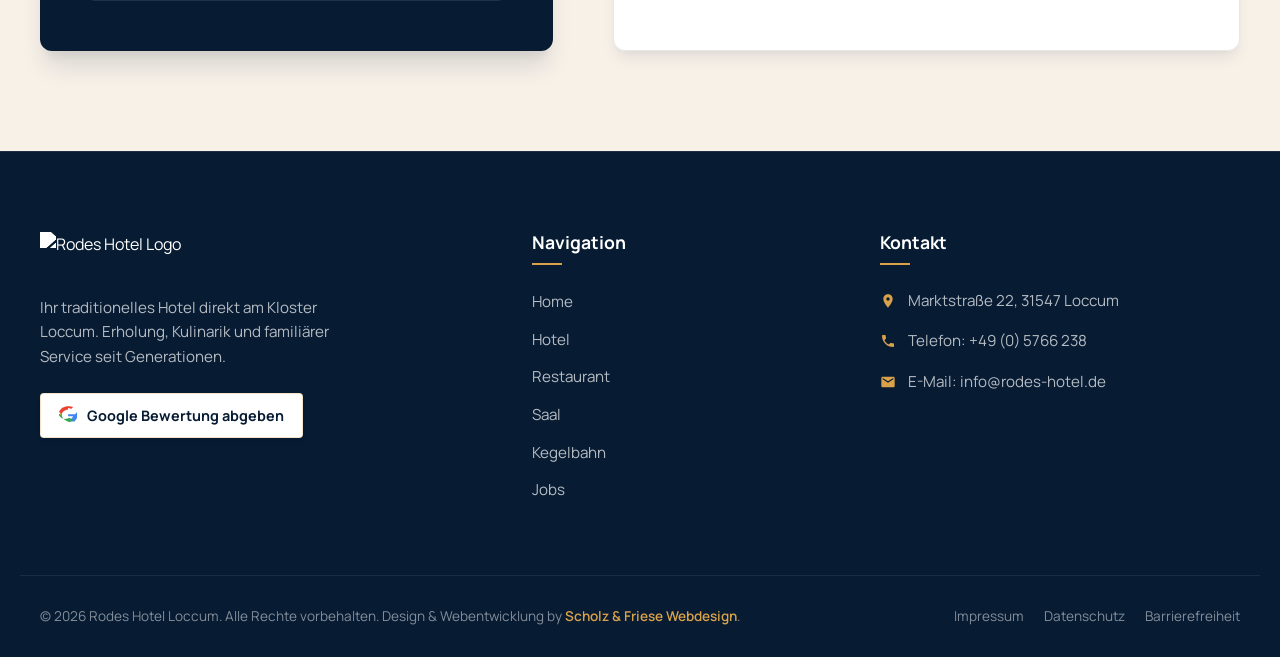
==== commit 38d9f4ed: "Update Speisekarte and Saisonkarte PDFs" ====
--- a/index.html
+++ b/index.html
@@ -405,17 +405,17 @@
           <p class="menu-download-text">Werfen Sie einen Blick in unsere Speisekarten und lassen Sie sich von unserer reichhaltigen, gutbürgerlichen Küche inspirieren. Laden Sie unsere Speisekarten bequem als PDF herunter:</p>
         </div>
         <div class="menu-download-buttons">
-          <a href="https://pub-b33108412309406a9a941ddc51e9a5b9.r2.dev/website-datein/Rodes-Hotel/speisekarte_neu.pdf" target="_blank" class="btn btn-primary">
+          <a href="https://pub-b33108412309406a9a941ddc51e9a5b9.r2.dev/website-datein/Rodes-Hotel/speisekarte.pdf?v=20261015" target="_blank" class="btn btn-primary">
             <svg viewBox="0 0 24 24" class="btn-icon" xmlns="http://www.w3.org/2000/svg">
               <path d="M19 9h-4V3H9v6H5l7 7 7-7zM5 18v2h14v-2H5z" fill="currentColor"/>
             </svg>
             Speisekarte ansehen (PDF)
           </a>
-          <a href="https://pub-b33108412309406a9a941ddc51e9a5b9.r2.dev/website-datein/Rodes-Hotel/speisekarte_neu.pdf" target="_blank" class="btn btn-secondary" style="border-color: rgba(255,255,255,0.2); color: #fff;">
+          <a href="https://pub-b33108412309406a9a941ddc51e9a5b9.r2.dev/website-datein/Rodes-Hotel/saisonkarte.pdf?v=20261015" target="_blank" class="btn btn-secondary" style="border-color: rgba(255,255,255,0.2); color: #fff;">
             <svg viewBox="0 0 24 24" class="btn-icon" xmlns="http://www.w3.org/2000/svg">
               <path d="M19 9h-4V3H9v6H5l7 7 7-7zM5 18v2h14v-2H5z" fill="currentColor"/>
             </svg>
-            Saisonkarte (PDF)
+            Saisonkarte: Altdeutsche Gerichte (PDF)
           </a>
         </div>
       </div>
